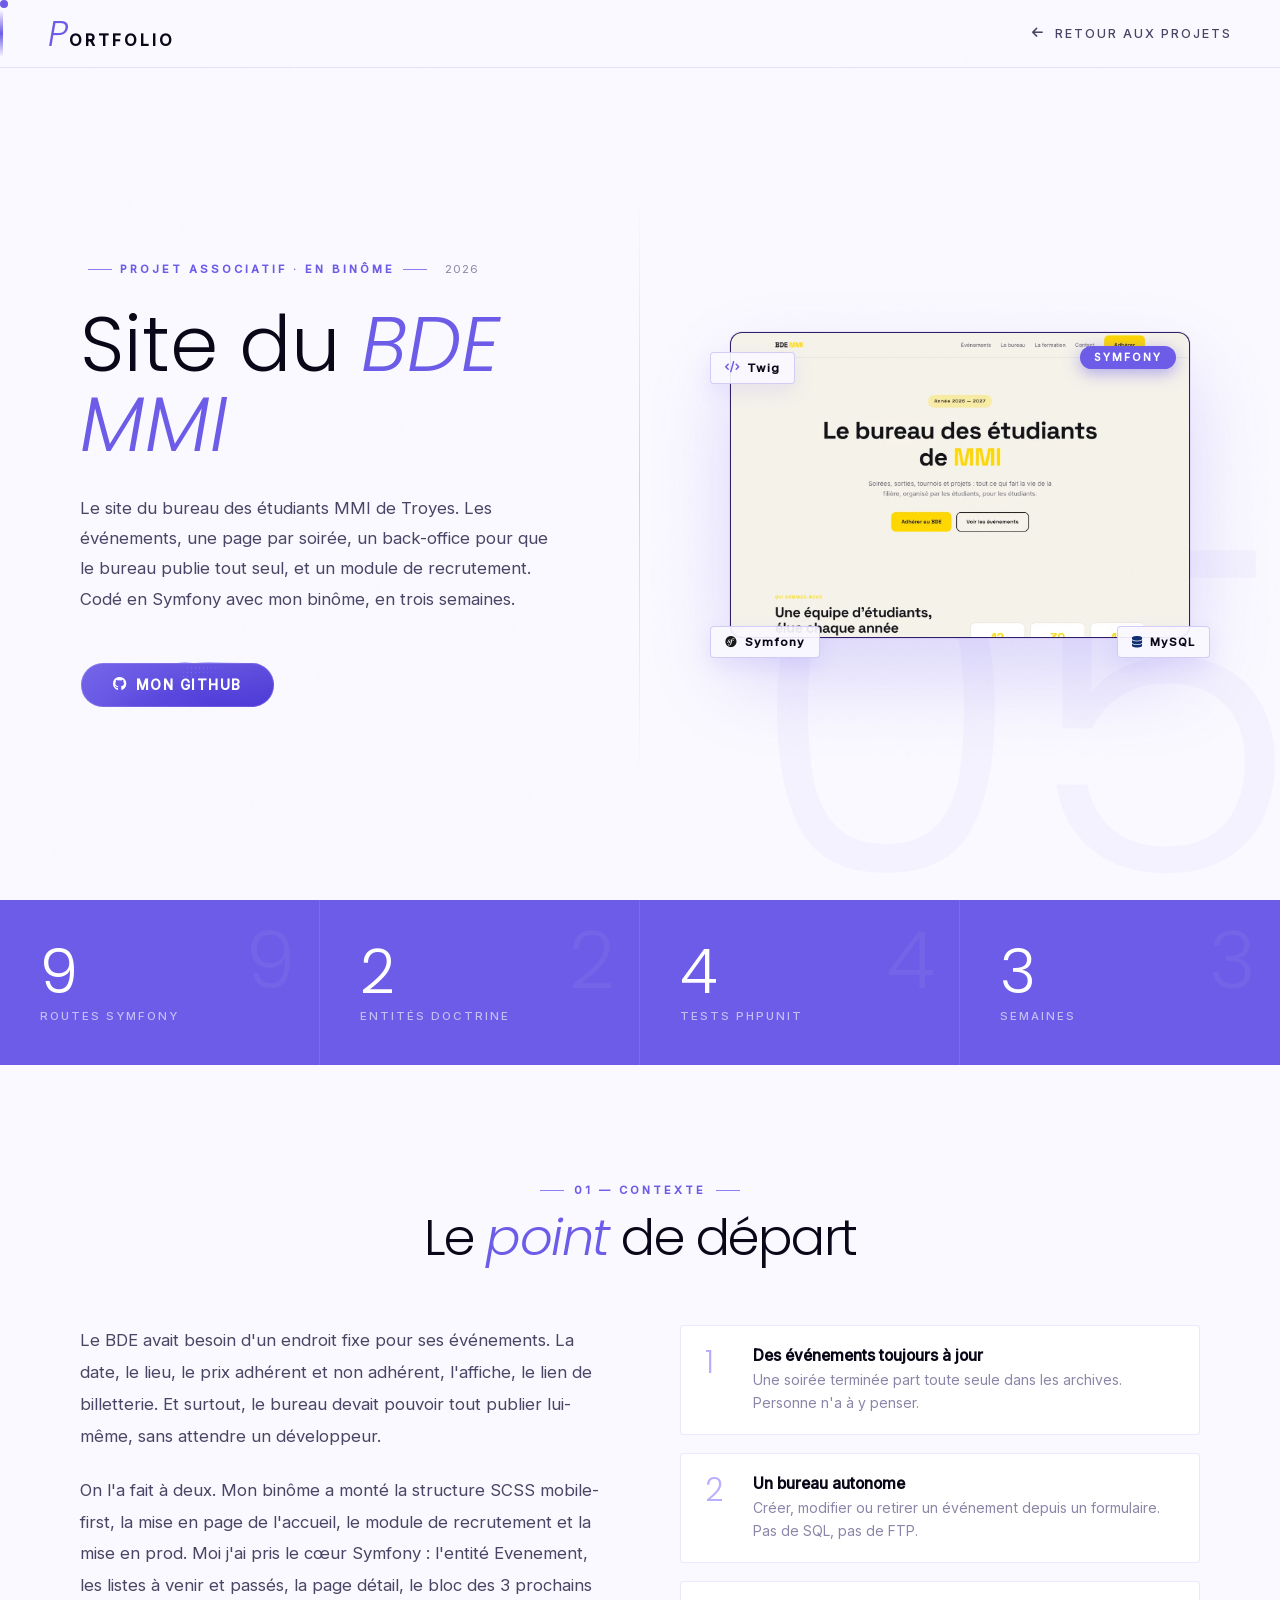
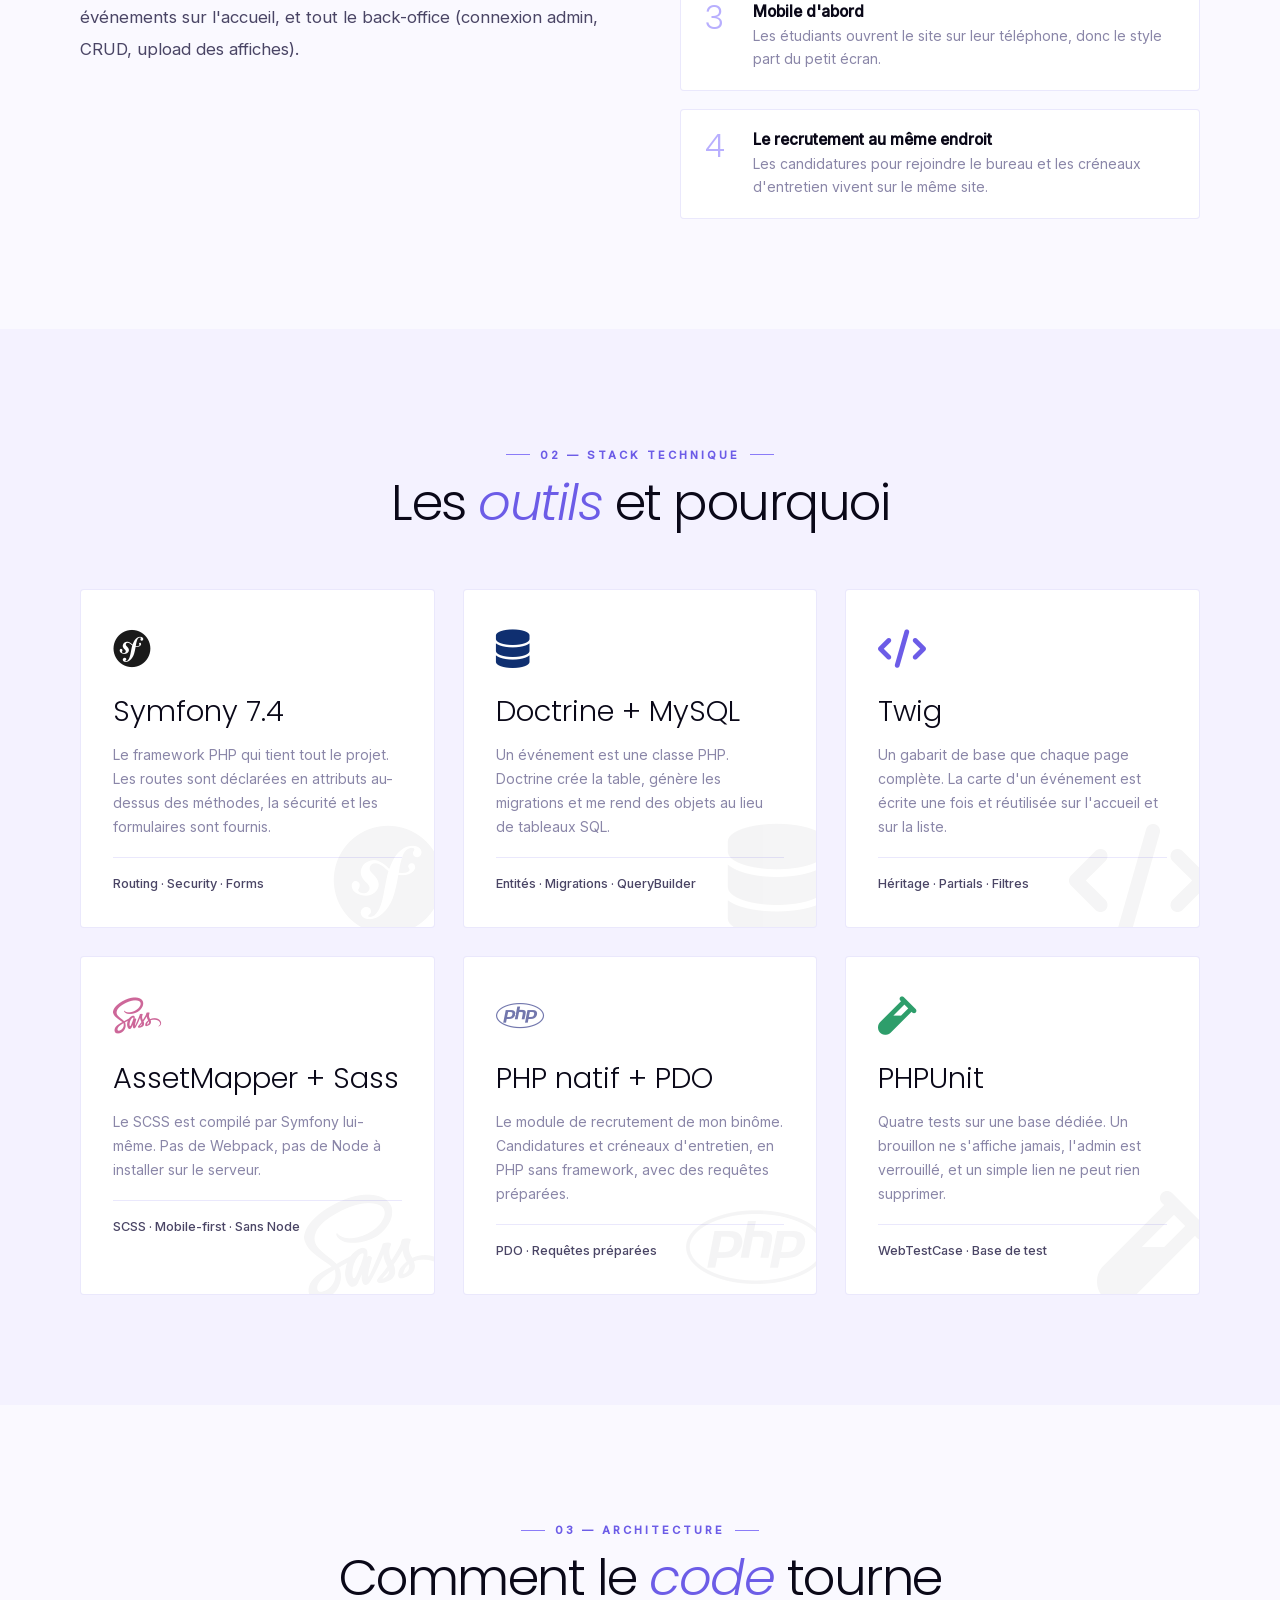
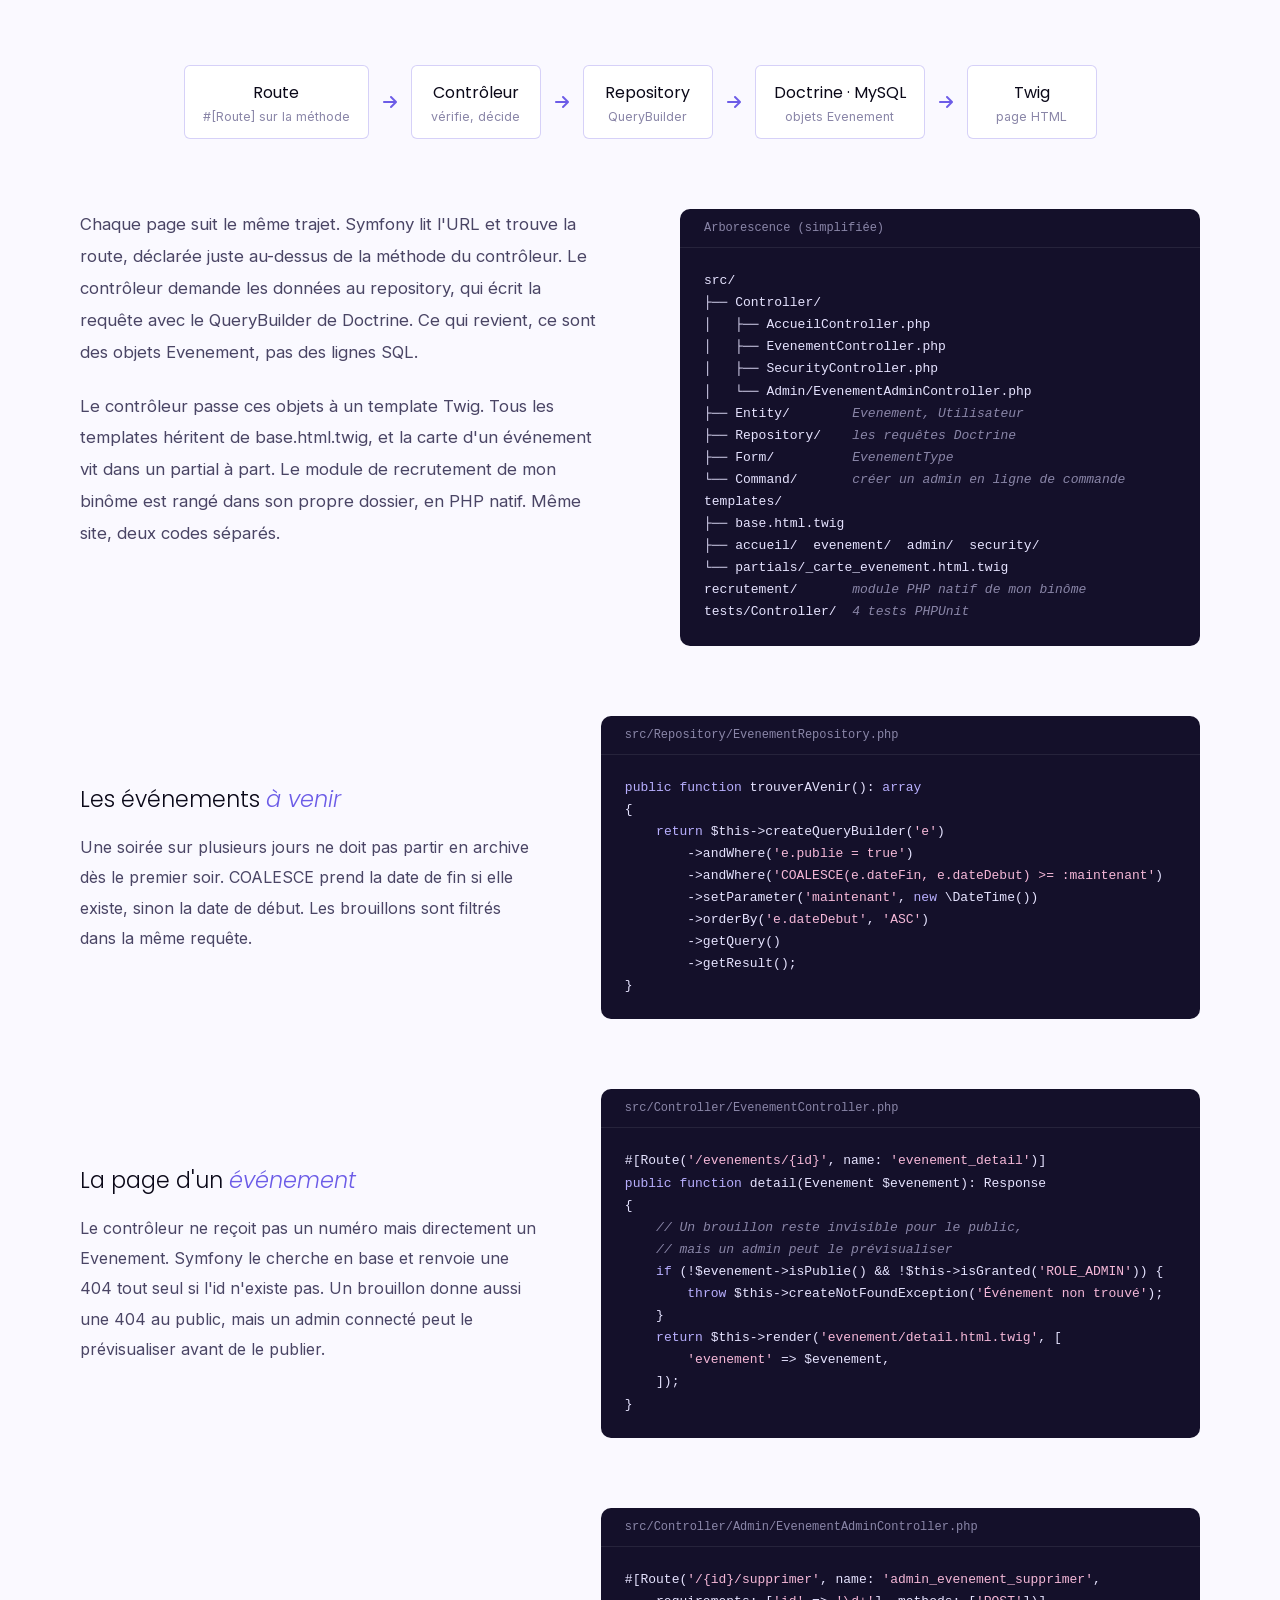
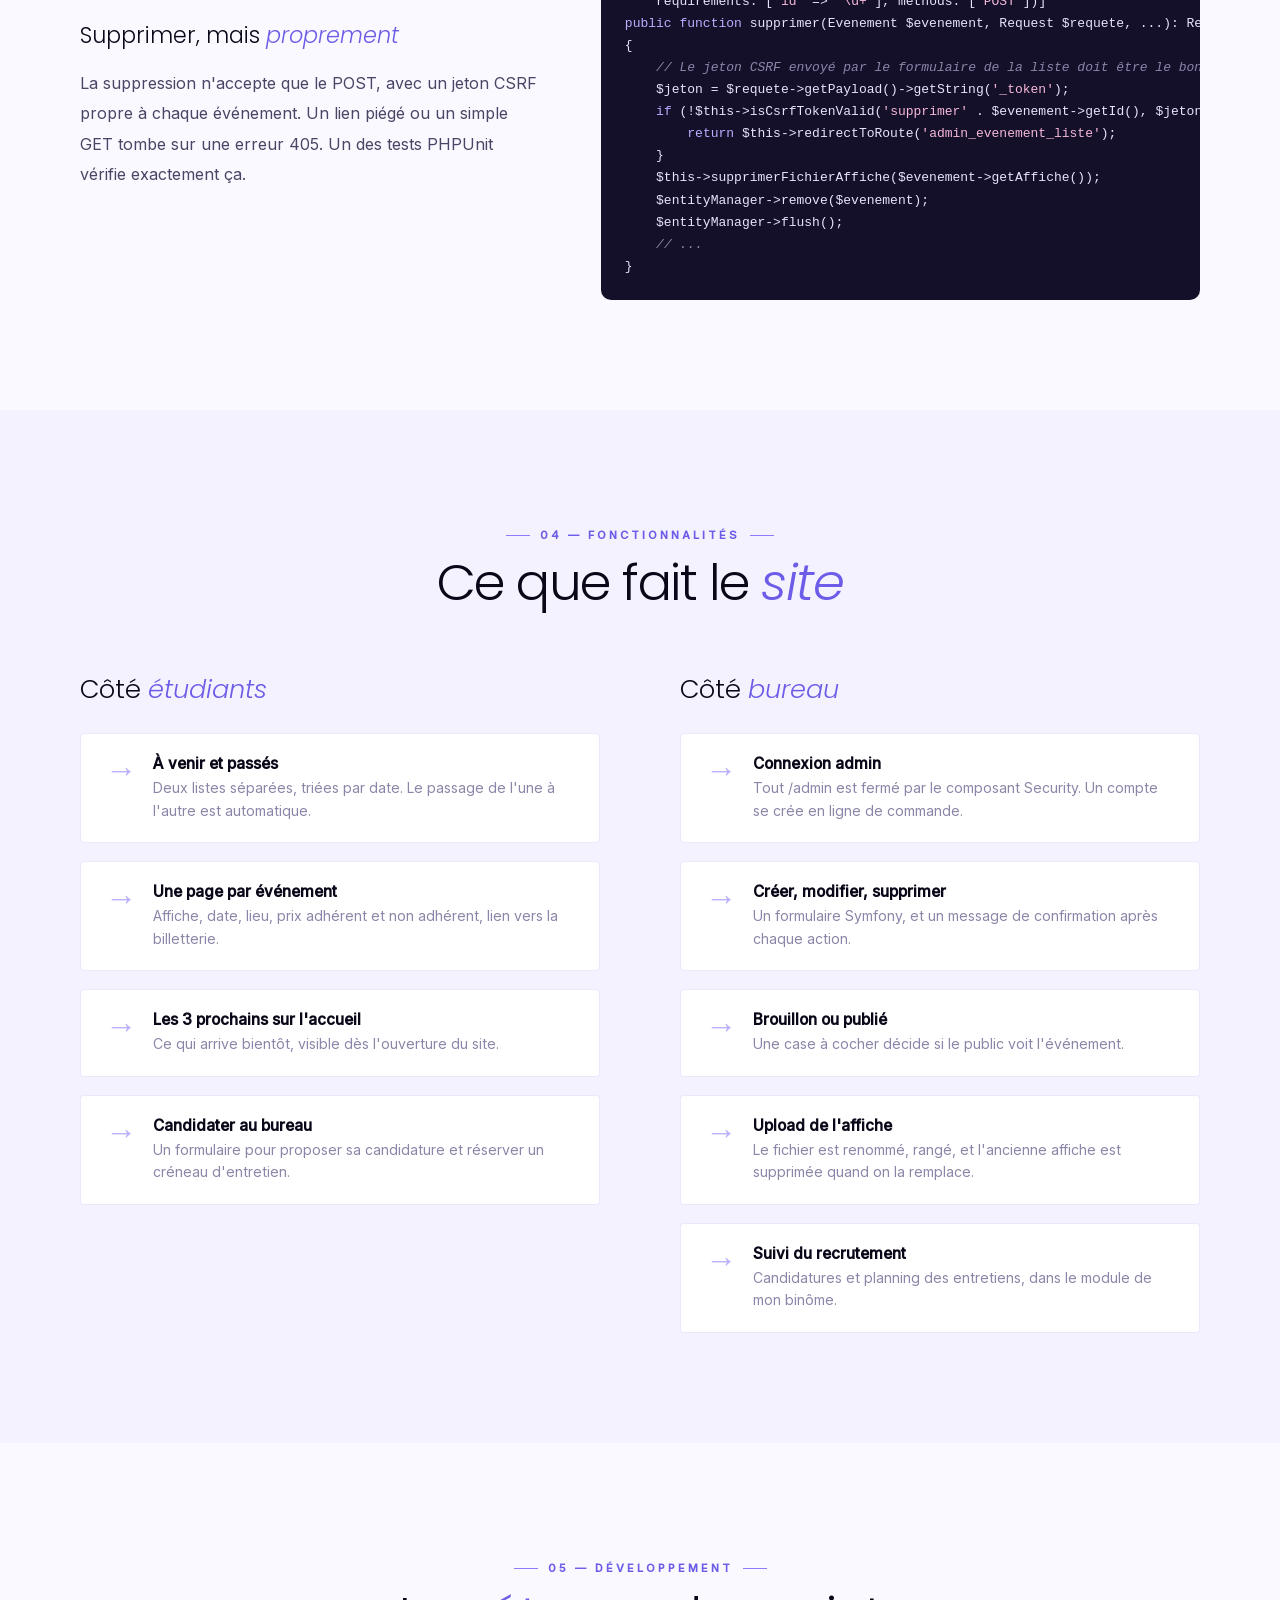
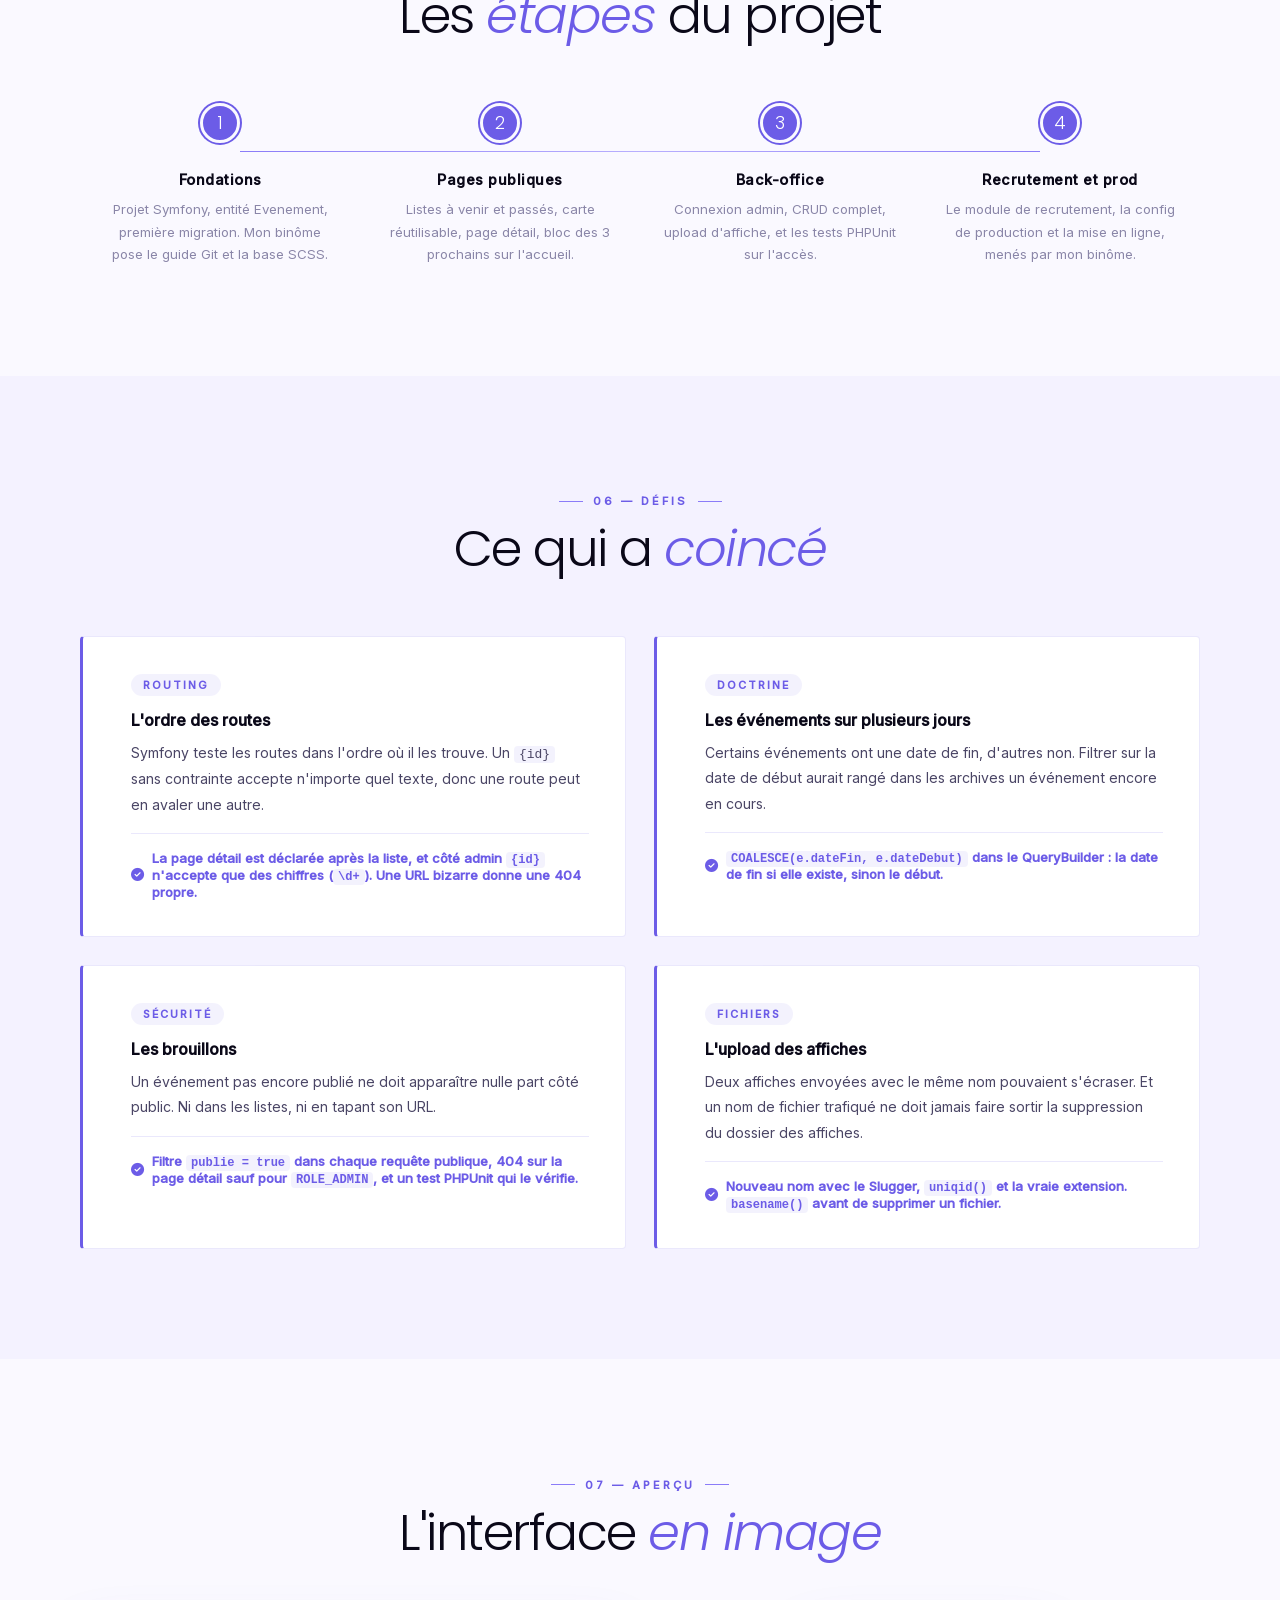
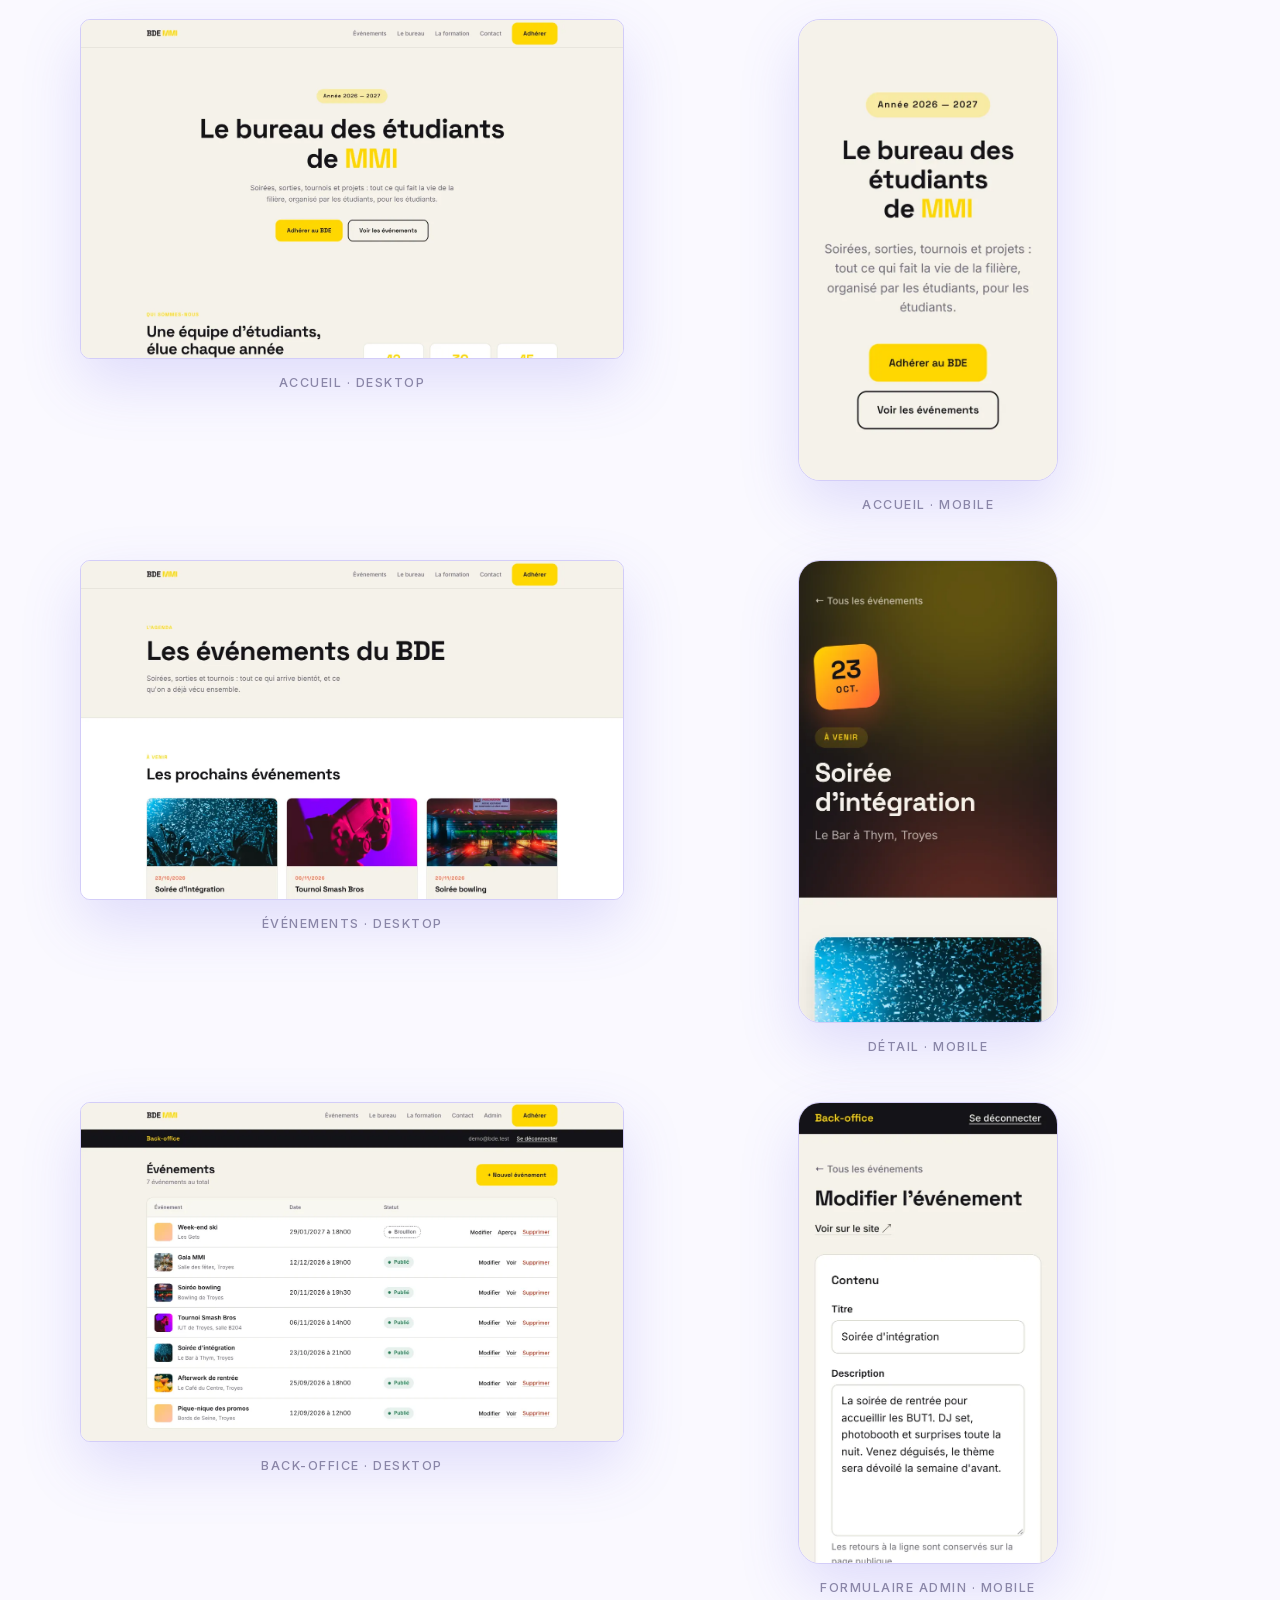
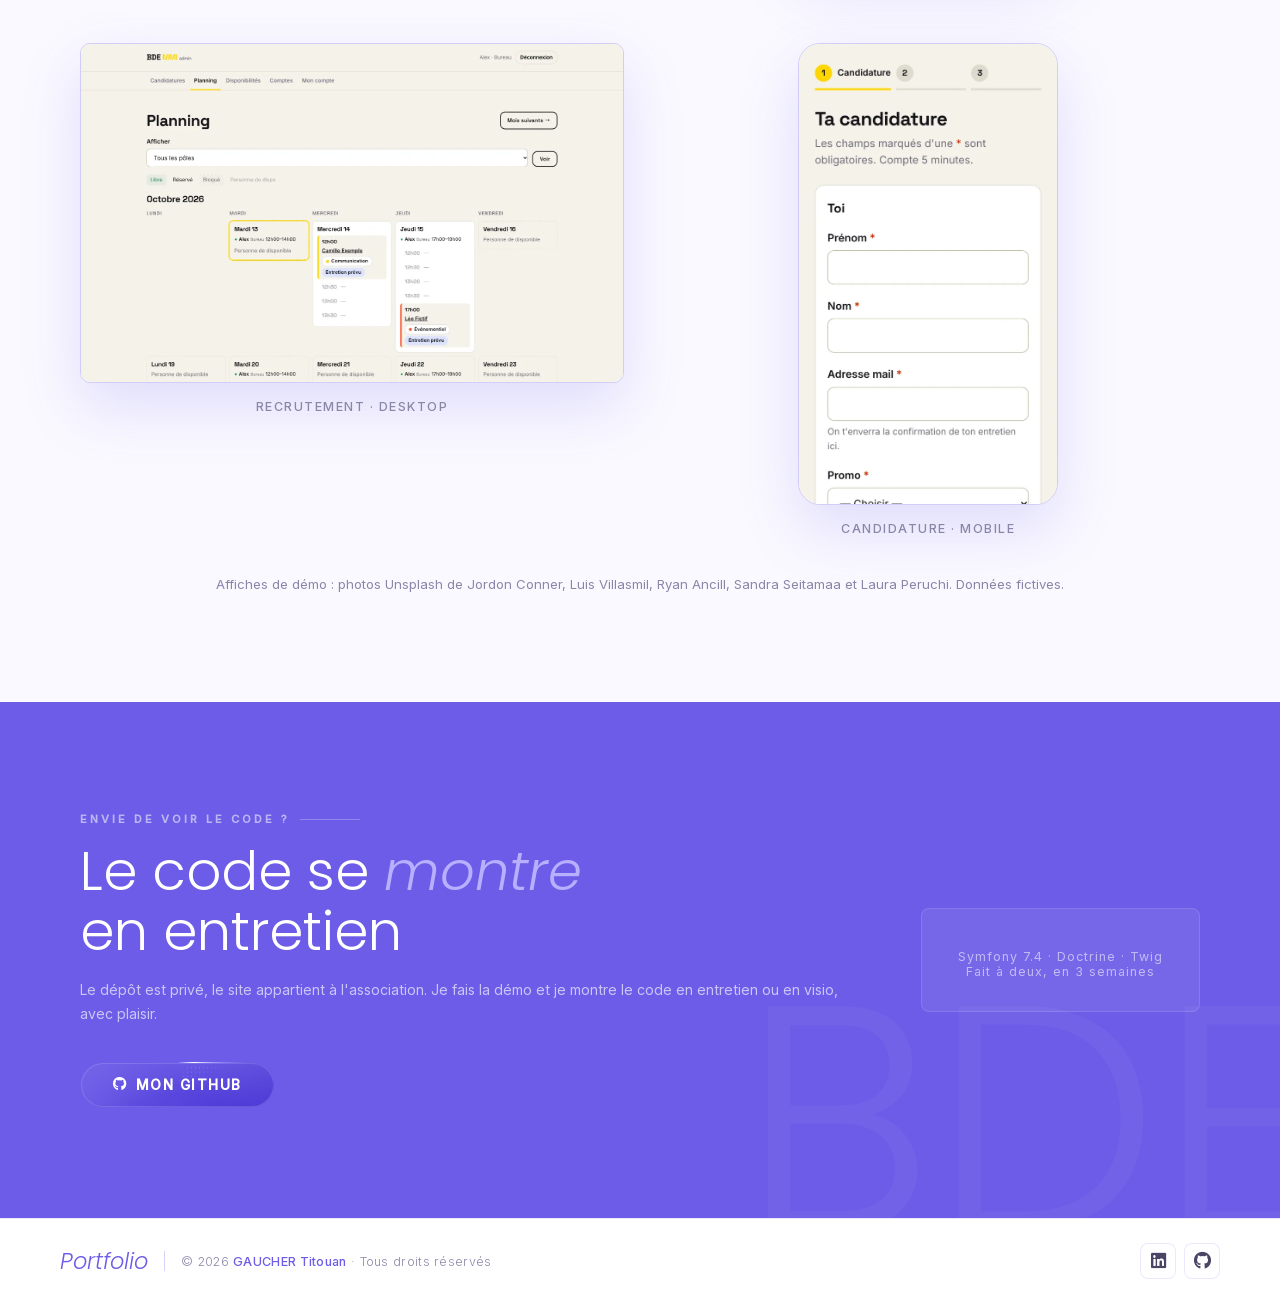
==== projet-bde-mmi.html @ 9d88b0f7 "Ajout du projet BDE MMI (Symfony) au portfolio - Nouvelle page projet-bde-mmi.html : contexte, stack" ====
<!DOCTYPE html>
<html lang="fr">
<head>
  <meta charset="UTF-8" />
  <meta name="viewport" content="width=device-width, initial-scale=1.0, viewport-fit=cover" />
  <meta name="description" content="Le site du BDE MMI de Troyes, codé en Symfony avec mon binôme : événements, back-office pour le bureau et module de recrutement." />
  <title>Site du BDE MMI · Titouan Gaucher</title>
  <link rel="stylesheet" href="css/main.css" />
  <link rel="stylesheet" href="css/fa/all.min.css" />
  <link rel="icon" href="./images/favicon.svg" type="image/svg+xml" />
  <link rel="icon" href="./images/favicon-32.png" sizes="32x32" type="image/png" />
  <link rel="icon" href="./images/favicon-16.png" sizes="16x16" type="image/png" />
  <link rel="apple-touch-icon" href="./images/apple-touch-icon.png" />
  <link rel="manifest" href="./site.webmanifest" />
  <meta name="theme-color" content="#6c5ce7" />
  <link rel="stylesheet" href="css/projet.css" />
</head>
<body>

  <div class="cursor" id="cursor"></div>
  <div class="grain-overlay" aria-hidden="true"></div>

  <!-- ── HEADER ── -->
  <header class="en-tete">
    <a class="logo" href="index.html">
      <span class="logo-p">P</span>
      <span class="logo-rest">ortfolio</span>
    </a>
    <a class="nav-back" href="index.html#projets">
      <i class="fa-solid fa-arrow-left"></i> Retour aux projets
    </a>
  </header>

  <!-- ── HERO ── -->
  <section class="projet-hero">
    <span class="projet-hero__bg-num" aria-hidden="true">05</span>
    <div class="projet-hero__left">
      <div class="projet-meta reveal">
        <span class="projet-meta__label">Projet associatif · en binôme</span>
        <span class="projet-meta__annee">2026</span>
      </div>
      <h1 class="projet-hero__titre reveal">Site du <em>BDE MMI</em></h1>
      <p class="projet-hero__desc reveal">Le site du bureau des étudiants MMI de Troyes. Les événements, une page par soirée, un back-office pour que le bureau publie tout seul, et un module de recrutement. Codé en Symfony avec mon binôme, en trois semaines.</p>
      <div class="projet-hero__actions reveal">
        <a class="shiny-cta" href="https://github.com/Titoox" target="_blank" rel="noopener">
          <span><i class="fa-brands fa-github"></i> Mon GitHub</span>
        </a>
      </div>
    </div>
    <div class="projet-hero__right">
      <div class="preview-wrapper">
        <span class="preview-badge">Symfony</span>
        <div class="preview-frame reveal-right">
          <img src="images/bde-mmi/desktop-accueil.webp" alt="Page d'accueil du site du BDE MMI avec les prochains événements" style="width:100%;height:100%;object-fit:cover;display:block;" />
        </div>
        <div class="preview-tag preview-tag--js"><i class="fa-brands fa-symfony" style="color:#1a1a1a"></i> Symfony</div>
        <div class="preview-tag preview-tag--html"><i class="fa-solid fa-database" style="color:#0f2f70"></i> MySQL</div>
        <div class="preview-tag preview-tag--css"><i class="fa-solid fa-code" style="color:#6c5ce7"></i> Twig</div>
      </div>
    </div>
  </section>

  <!-- ── STATS ── -->
  <div class="stats-bar">
    <div class="stat-item reveal">
      <span class="stat-item__deco">9</span>
      <div class="stat-item__num">9</div>
      <div class="stat-item__label">Routes Symfony</div>
    </div>
    <div class="stat-item reveal">
      <span class="stat-item__deco">2</span>
      <div class="stat-item__num">2</div>
      <div class="stat-item__label">Entités Doctrine</div>
    </div>
    <div class="stat-item reveal">
      <span class="stat-item__deco">4</span>
      <div class="stat-item__num">4</div>
      <div class="stat-item__label">Tests PHPUnit</div>
    </div>
    <div class="stat-item reveal">
      <span class="stat-item__deco">3</span>
      <div class="stat-item__num">3</div>
      <div class="stat-item__label">Semaines</div>
    </div>
  </div>

  <!-- ── CONTEXTE ── -->
  <section class="section">
    <div class="section-header reveal">
      <div class="section-label">01 — Contexte</div>
      <h2 class="titre-section">Le <em>point</em> de départ</h2>
    </div>
    <div class="contexte-grid">
      <div class="contexte-text reveal-left">
        <p>Le BDE avait besoin d'un endroit fixe pour ses événements. La date, le lieu, le prix adhérent et non adhérent, l'affiche, le lien de billetterie. Et surtout, le bureau devait pouvoir tout publier lui-même, sans attendre un développeur.</p>
        <p>On l'a fait à deux. Mon binôme a monté la structure SCSS mobile-first, la mise en page de l'accueil, le module de recrutement et la mise en prod. Moi j'ai pris le cœur Symfony : l'entité Evenement, les listes à venir et passés, la page détail, le bloc des 3 prochains événements sur l'accueil, et tout le back-office (connexion admin, CRUD, upload des affiches).</p>
      </div>
      <ul class="objectifs-list reveal-right">
        <li>
          <span class="obj-num">1</span>
          <div class="obj-text">
            <strong>Des événements toujours à jour</strong>
            <span>Une soirée terminée part toute seule dans les archives. Personne n'a à y penser.</span>
          </div>
        </li>
        <li>
          <span class="obj-num">2</span>
          <div class="obj-text">
            <strong>Un bureau autonome</strong>
            <span>Créer, modifier ou retirer un événement depuis un formulaire. Pas de SQL, pas de FTP.</span>
          </div>
        </li>
        <li>
          <span class="obj-num">3</span>
          <div class="obj-text">
            <strong>Mobile d'abord</strong>
            <span>Les étudiants ouvrent le site sur leur téléphone, donc le style part du petit écran.</span>
          </div>
        </li>
        <li>
          <span class="obj-num">4</span>
          <div class="obj-text">
            <strong>Le recrutement au même endroit</strong>
            <span>Les candidatures pour rejoindre le bureau et les créneaux d'entretien vivent sur le même site.</span>
          </div>
        </li>
      </ul>
    </div>
  </section>

  <!-- ── STACK TECH ── -->
  <section class="section section--alt">
    <div class="section-header reveal">
      <div class="section-label">02 — Stack technique</div>
      <h2 class="titre-section">Les <em>outils</em> et pourquoi</h2>
    </div>
    <div class="stack-grid stack-grid--bde">
      <div class="tech-card reveal">
        <div class="tech-card__icon"><i class="fa-brands fa-symfony" style="color:#1a1a1a"></i></div>
        <div class="tech-card__name">Symfony 7.4</div>
        <div class="tech-card__desc">Le framework PHP qui tient tout le projet. Les routes sont déclarées en attributs au-dessus des méthodes, la sécurité et les formulaires sont fournis.</div>
        <div class="tech-card__usage">Routing · Security · Forms</div>
        <div class="tech-card__bg"><i class="fa-brands fa-symfony"></i></div>
      </div>
      <div class="tech-card reveal">
        <div class="tech-card__icon"><i class="fa-solid fa-database" style="color:#0f2f70"></i></div>
        <div class="tech-card__name">Doctrine + MySQL</div>
        <div class="tech-card__desc">Un événement est une classe PHP. Doctrine crée la table, génère les migrations et me rend des objets au lieu de tableaux SQL.</div>
        <div class="tech-card__usage">Entités · Migrations · QueryBuilder</div>
        <div class="tech-card__bg"><i class="fa-solid fa-database"></i></div>
      </div>
      <div class="tech-card reveal">
        <div class="tech-card__icon"><i class="fa-solid fa-code" style="color:#6c5ce7"></i></div>
        <div class="tech-card__name">Twig</div>
        <div class="tech-card__desc">Un gabarit de base que chaque page complète. La carte d'un événement est écrite une fois et réutilisée sur l'accueil et sur la liste.</div>
        <div class="tech-card__usage">Héritage · Partials · Filtres</div>
        <div class="tech-card__bg"><i class="fa-solid fa-code"></i></div>
      </div>
      <div class="tech-card reveal">
        <div class="tech-card__icon"><i class="fa-brands fa-sass" style="color:#cd6799"></i></div>
        <div class="tech-card__name">AssetMapper + Sass</div>
        <div class="tech-card__desc">Le SCSS est compilé par Symfony lui-même. Pas de Webpack, pas de Node à installer sur le serveur.</div>
        <div class="tech-card__usage">SCSS · Mobile-first · Sans Node</div>
        <div class="tech-card__bg"><i class="fa-brands fa-sass"></i></div>
      </div>
      <div class="tech-card reveal">
        <div class="tech-card__icon"><i class="fa-brands fa-php" style="color:#7277ad"></i></div>
        <div class="tech-card__name">PHP natif + PDO</div>
        <div class="tech-card__desc">Le module de recrutement de mon binôme. Candidatures et créneaux d'entretien, en PHP sans framework, avec des requêtes préparées.</div>
        <div class="tech-card__usage">PDO · Requêtes préparées</div>
        <div class="tech-card__bg"><i class="fa-brands fa-php"></i></div>
      </div>
      <div class="tech-card reveal">
        <div class="tech-card__icon"><i class="fa-solid fa-vial" style="color:#2e9e6b"></i></div>
        <div class="tech-card__name">PHPUnit</div>
        <div class="tech-card__desc">Quatre tests sur une base dédiée. Un brouillon ne s'affiche jamais, l'admin est verrouillé, et un simple lien ne peut rien supprimer.</div>
        <div class="tech-card__usage">WebTestCase · Base de test</div>
        <div class="tech-card__bg"><i class="fa-solid fa-vial"></i></div>
      </div>
    </div>
  </section>

  <!-- ── ARCHITECTURE ── -->
  <section class="section">
    <div class="section-header reveal">
      <div class="section-label">03 — Architecture</div>
      <h2 class="titre-section">Comment le <em>code</em> tourne</h2>
    </div>

    <div class="archi-flux reveal" aria-label="Trajet d'une requête dans Symfony">
      <div class="archi-flux__noeud">
        <span class="archi-flux__nom">Route</span>
        <span class="archi-flux__detail">#[Route] sur la méthode</span>
      </div>
      <i class="fa-solid fa-arrow-right archi-flux__fleche" aria-hidden="true"></i>
      <div class="archi-flux__noeud">
        <span class="archi-flux__nom">Contrôleur</span>
        <span class="archi-flux__detail">vérifie, décide</span>
      </div>
      <i class="fa-solid fa-arrow-right archi-flux__fleche" aria-hidden="true"></i>
      <div class="archi-flux__noeud">
        <span class="archi-flux__nom">Repository</span>
        <span class="archi-flux__detail">QueryBuilder</span>
      </div>
      <i class="fa-solid fa-arrow-right archi-flux__fleche" aria-hidden="true"></i>
      <div class="archi-flux__noeud">
        <span class="archi-flux__nom">Doctrine · MySQL</span>
        <span class="archi-flux__detail">objets Evenement</span>
      </div>
      <i class="fa-solid fa-arrow-right archi-flux__fleche" aria-hidden="true"></i>
      <div class="archi-flux__noeud">
        <span class="archi-flux__nom">Twig</span>
        <span class="archi-flux__detail">page HTML</span>
      </div>
    </div>

    <div class="contexte-grid">
      <div class="contexte-text reveal-left">
        <p>Chaque page suit le même trajet. Symfony lit l'URL et trouve la route, déclarée juste au-dessus de la méthode du contrôleur. Le contrôleur demande les données au repository, qui écrit la requête avec le QueryBuilder de Doctrine. Ce qui revient, ce sont des objets Evenement, pas des lignes SQL.</p>
        <p>Le contrôleur passe ces objets à un template Twig. Tous les templates héritent de base.html.twig, et la carte d'un événement vit dans un partial à part. Le module de recrutement de mon binôme est rangé dans son propre dossier, en PHP natif. Même site, deux codes séparés.</p>
      </div>
      <div class="code-bloc reveal-right">
        <div class="code-bloc__fichier">Arborescence (simplifiée)</div>
<pre><code>src/
├── Controller/
│   ├── AccueilController.php
│   ├── EvenementController.php
│   ├── SecurityController.php
│   └── Admin/EvenementAdminController.php
├── Entity/        <span class="c-com">Evenement, Utilisateur</span>
├── Repository/    <span class="c-com">les requêtes Doctrine</span>
├── Form/          <span class="c-com">EvenementType</span>
└── Command/       <span class="c-com">créer un admin en ligne de commande</span>
templates/
├── base.html.twig
├── accueil/  evenement/  admin/  security/
└── partials/_carte_evenement.html.twig
recrutement/       <span class="c-com">module PHP natif de mon binôme</span>
tests/Controller/  <span class="c-com">4 tests PHPUnit</span></code></pre>
      </div>
    </div>

    <div class="code-rangee">
      <div class="reveal-left">
        <h3 class="code-rangee__titre">Les événements <em>à venir</em></h3>
        <p>Une soirée sur plusieurs jours ne doit pas partir en archive dès le premier soir. COALESCE prend la date de fin si elle existe, sinon la date de début. Les brouillons sont filtrés dans la même requête.</p>
      </div>
      <div class="code-bloc reveal-right">
        <div class="code-bloc__fichier">src/Repository/EvenementRepository.php</div>
<pre><code><span class="c-mot">public function</span> trouverAVenir(): <span class="c-mot">array</span>
{
    <span class="c-mot">return</span> $this-&gt;createQueryBuilder(<span class="c-txt">'e'</span>)
        -&gt;andWhere(<span class="c-txt">'e.publie = true'</span>)
        -&gt;andWhere(<span class="c-txt">'COALESCE(e.dateFin, e.dateDebut) &gt;= :maintenant'</span>)
        -&gt;setParameter(<span class="c-txt">'maintenant'</span>, <span class="c-mot">new</span> \DateTime())
        -&gt;orderBy(<span class="c-txt">'e.dateDebut'</span>, <span class="c-txt">'ASC'</span>)
        -&gt;getQuery()
        -&gt;getResult();
}</code></pre>
      </div>
    </div>

    <div class="code-rangee">
      <div class="reveal-left">
        <h3 class="code-rangee__titre">La page d'un <em>événement</em></h3>
        <p>Le contrôleur ne reçoit pas un numéro mais directement un Evenement. Symfony le cherche en base et renvoie une 404 tout seul si l'id n'existe pas. Un brouillon donne aussi une 404 au public, mais un admin connecté peut le prévisualiser avant de le publier.</p>
      </div>
      <div class="code-bloc reveal-right">
        <div class="code-bloc__fichier">src/Controller/EvenementController.php</div>
<pre><code>#[Route(<span class="c-txt">'/evenements/{id}'</span>, name: <span class="c-txt">'evenement_detail'</span>)]
<span class="c-mot">public function</span> detail(Evenement $evenement): Response
{
    <span class="c-com">// Un brouillon reste invisible pour le public,</span>
    <span class="c-com">// mais un admin peut le prévisualiser</span>
    <span class="c-mot">if</span> (!$evenement-&gt;isPublie() &amp;&amp; !$this-&gt;isGranted(<span class="c-txt">'ROLE_ADMIN'</span>)) {
        <span class="c-mot">throw</span> $this-&gt;createNotFoundException(<span class="c-txt">'Événement non trouvé'</span>);
    }
    <span class="c-mot">return</span> $this-&gt;render(<span class="c-txt">'evenement/detail.html.twig'</span>, [
        <span class="c-txt">'evenement'</span> =&gt; $evenement,
    ]);
}</code></pre>
      </div>
    </div>

    <div class="code-rangee">
      <div class="reveal-left">
        <h3 class="code-rangee__titre">Supprimer, mais <em>proprement</em></h3>
        <p>La suppression n'accepte que le POST, avec un jeton CSRF propre à chaque événement. Un lien piégé ou un simple GET tombe sur une erreur 405. Un des tests PHPUnit vérifie exactement ça.</p>
      </div>
      <div class="code-bloc reveal-right">
        <div class="code-bloc__fichier">src/Controller/Admin/EvenementAdminController.php</div>
<pre><code>#[Route(<span class="c-txt">'/{id}/supprimer'</span>, name: <span class="c-txt">'admin_evenement_supprimer'</span>,
    requirements: [<span class="c-txt">'id'</span> =&gt; <span class="c-txt">'\d+'</span>], methods: [<span class="c-txt">'POST'</span>])]
<span class="c-mot">public function</span> supprimer(Evenement $evenement, Request $requete, ...): Response
{
    <span class="c-com">// Le jeton CSRF envoyé par le formulaire de la liste doit être le bon</span>
    $jeton = $requete-&gt;getPayload()-&gt;getString(<span class="c-txt">'_token'</span>);
    <span class="c-mot">if</span> (!$this-&gt;isCsrfTokenValid(<span class="c-txt">'supprimer'</span> . $evenement-&gt;getId(), $jeton)) {
        <span class="c-mot">return</span> $this-&gt;redirectToRoute(<span class="c-txt">'admin_evenement_liste'</span>);
    }
    $this-&gt;supprimerFichierAffiche($evenement-&gt;getAffiche());
    $entityManager-&gt;remove($evenement);
    $entityManager-&gt;flush();
    <span class="c-com">// ...</span>
}</code></pre>
      </div>
    </div>
  </section>

  <!-- ── FONCTIONNALITÉS ── -->
  <section class="section section--alt">
    <div class="section-header reveal">
      <div class="section-label">04 — Fonctionnalités</div>
      <h2 class="titre-section">Ce que fait le <em>site</em></h2>
    </div>
    <div class="contexte-grid">
      <div class="reveal-left">
        <h3 style="font-family:var(--serif); font-size:1.6em; font-weight:300; margin-bottom:24px;">Côté <em style="color:var(--v1)">étudiants</em></h3>
        <ul class="objectifs-list">
          <li>
            <span class="obj-num">→</span>
            <div class="obj-text">
              <strong>À venir et passés</strong>
              <span>Deux listes séparées, triées par date. Le passage de l'une à l'autre est automatique.</span>
            </div>
          </li>
          <li>
            <span class="obj-num">→</span>
            <div class="obj-text">
              <strong>Une page par événement</strong>
              <span>Affiche, date, lieu, prix adhérent et non adhérent, lien vers la billetterie.</span>
            </div>
          </li>
          <li>
            <span class="obj-num">→</span>
            <div class="obj-text">
              <strong>Les 3 prochains sur l'accueil</strong>
              <span>Ce qui arrive bientôt, visible dès l'ouverture du site.</span>
            </div>
          </li>
          <li>
            <span class="obj-num">→</span>
            <div class="obj-text">
              <strong>Candidater au bureau</strong>
              <span>Un formulaire pour proposer sa candidature et réserver un créneau d'entretien.</span>
            </div>
          </li>
        </ul>
      </div>
      <div class="reveal-right">
        <h3 style="font-family:var(--serif); font-size:1.6em; font-weight:300; margin-bottom:24px;">Côté <em style="color:var(--v1)">bureau</em></h3>
        <ul class="objectifs-list">
          <li>
            <span class="obj-num">→</span>
            <div class="obj-text">
              <strong>Connexion admin</strong>
              <span>Tout /admin est fermé par le composant Security. Un compte se crée en ligne de commande.</span>
            </div>
          </li>
          <li>
            <span class="obj-num">→</span>
            <div class="obj-text">
              <strong>Créer, modifier, supprimer</strong>
              <span>Un formulaire Symfony, et un message de confirmation après chaque action.</span>
            </div>
          </li>
          <li>
            <span class="obj-num">→</span>
            <div class="obj-text">
              <strong>Brouillon ou publié</strong>
              <span>Une case à cocher décide si le public voit l'événement.</span>
            </div>
          </li>
          <li>
            <span class="obj-num">→</span>
            <div class="obj-text">
              <strong>Upload de l'affiche</strong>
              <span>Le fichier est renommé, rangé, et l'ancienne affiche est supprimée quand on la remplace.</span>
            </div>
          </li>
          <li>
            <span class="obj-num">→</span>
            <div class="obj-text">
              <strong>Suivi du recrutement</strong>
              <span>Candidatures et planning des entretiens, dans le module de mon binôme.</span>
            </div>
          </li>
        </ul>
      </div>
    </div>
  </section>

  <!-- ── ÉTAPES ── -->
  <section class="section">
    <div class="section-header reveal">
      <div class="section-label">05 — Développement</div>
      <h2 class="titre-section">Les <em>étapes</em> du projet</h2>
    </div>
    <div class="methode-steps methode-steps--bde">
      <div class="step reveal">
        <div class="step__dot">1</div>
        <div class="step__title">Fondations</div>
        <div class="step__desc">Projet Symfony, entité Evenement, première migration. Mon binôme pose le guide Git et la base SCSS.</div>
      </div>
      <div class="step reveal">
        <div class="step__dot">2</div>
        <div class="step__title">Pages publiques</div>
        <div class="step__desc">Listes à venir et passés, carte réutilisable, page détail, bloc des 3 prochains sur l'accueil.</div>
      </div>
      <div class="step reveal">
        <div class="step__dot">3</div>
        <div class="step__title">Back-office</div>
        <div class="step__desc">Connexion admin, CRUD complet, upload d'affiche, et les tests PHPUnit sur l'accès.</div>
      </div>
      <div class="step reveal">
        <div class="step__dot">4</div>
        <div class="step__title">Recrutement et prod</div>
        <div class="step__desc">Le module de recrutement, la config de production et la mise en ligne, menés par mon binôme.</div>
      </div>
    </div>
  </section>

  <!-- ── DÉFIS ── -->
  <section class="section section--alt">
    <div class="section-header reveal">
      <div class="section-label">06 — Défis</div>
      <h2 class="titre-section">Ce qui a <em>coincé</em></h2>
    </div>
    <div class="difficultes-grid">
      <div class="diff-card reveal">
        <div class="diff-card__tag">Routing</div>
        <div class="diff-card__title">L'ordre des routes</div>
        <div class="diff-card__text">Symfony teste les routes dans l'ordre où il les trouve. Un <code>{id}</code> sans contrainte accepte n'importe quel texte, donc une route peut en avaler une autre.</div>
        <div class="diff-card__solution"><i class="fa-solid fa-check-circle"></i> <span>La page détail est déclarée après la liste, et côté admin <code>{id}</code> n'accepte que des chiffres (<code>\d+</code>). Une URL bizarre donne une 404 propre.</span></div>
      </div>
      <div class="diff-card reveal">
        <div class="diff-card__tag">Doctrine</div>
        <div class="diff-card__title">Les événements sur plusieurs jours</div>
        <div class="diff-card__text">Certains événements ont une date de fin, d'autres non. Filtrer sur la date de début aurait rangé dans les archives un événement encore en cours.</div>
        <div class="diff-card__solution"><i class="fa-solid fa-check-circle"></i> <span><code>COALESCE(e.dateFin, e.dateDebut)</code> dans le QueryBuilder : la date de fin si elle existe, sinon le début.</span></div>
      </div>
      <div class="diff-card reveal">
        <div class="diff-card__tag">Sécurité</div>
        <div class="diff-card__title">Les brouillons</div>
        <div class="diff-card__text">Un événement pas encore publié ne doit apparaître nulle part côté public. Ni dans les listes, ni en tapant son URL.</div>
        <div class="diff-card__solution"><i class="fa-solid fa-check-circle"></i> <span>Filtre <code>publie = true</code> dans chaque requête publique, 404 sur la page détail sauf pour <code>ROLE_ADMIN</code>, et un test PHPUnit qui le vérifie.</span></div>
      </div>
      <div class="diff-card reveal">
        <div class="diff-card__tag">Fichiers</div>
        <div class="diff-card__title">L'upload des affiches</div>
        <div class="diff-card__text">Deux affiches envoyées avec le même nom pouvaient s'écraser. Et un nom de fichier trafiqué ne doit jamais faire sortir la suppression du dossier des affiches.</div>
        <div class="diff-card__solution"><i class="fa-solid fa-check-circle"></i> <span>Nouveau nom avec le Slugger, <code>uniqid()</code> et la vraie extension. <code>basename()</code> avant de supprimer un fichier.</span></div>
      </div>
    </div>
  </section>

  <!-- ── APERÇU ── -->
  <section class="section">
    <div class="section-header reveal">
      <div class="section-label">07 — Aperçu</div>
      <h2 class="titre-section">L'interface <em>en image</em></h2>
    </div>
    <div class="screens-row">
      <div class="screen-item reveal-left">
        <div class="screen-frame">
          <img loading="lazy" src="images/bde-mmi/desktop-accueil.webp" alt="Accueil du site du BDE MMI sur ordinateur" style="width:100%;height:100%;object-fit:cover;display:block;" />
        </div>
        <div class="screen-label">Accueil · Desktop</div>
      </div>
      <div class="screen-item reveal-right">
        <div class="screen-frame screen-frame--mobile">
          <img loading="lazy" src="images/bde-mmi/mobile-accueil.webp" alt="Accueil du site du BDE MMI sur téléphone" style="width:100%;height:100%;object-fit:cover;display:block;" />
        </div>
        <div class="screen-label">Accueil · Mobile</div>
      </div>
    </div>
    <div class="screens-row" style="margin-top:48px">
      <div class="screen-item reveal-left">
        <div class="screen-frame">
          <img loading="lazy" src="images/bde-mmi/desktop-evenements.webp" alt="Liste des événements à venir et passés" style="width:100%;height:100%;object-fit:cover;display:block;" />
        </div>
        <div class="screen-label">Événements · Desktop</div>
      </div>
      <div class="screen-item reveal-right">
        <div class="screen-frame screen-frame--mobile">
          <img loading="lazy" src="images/bde-mmi/mobile-detail.webp" alt="Page détail d'un événement sur téléphone" style="width:100%;height:100%;object-fit:cover;display:block;" />
        </div>
        <div class="screen-label">Détail · Mobile</div>
      </div>
    </div>
    <div class="screens-row" style="margin-top:48px">
      <div class="screen-item reveal-left">
        <div class="screen-frame">
          <img loading="lazy" src="images/bde-mmi/desktop-admin-liste.webp" alt="Liste des événements dans le back-office" style="width:100%;height:100%;object-fit:cover;display:block;" />
        </div>
        <div class="screen-label">Back-office · Desktop</div>
      </div>
      <div class="screen-item reveal-right">
        <div class="screen-frame screen-frame--mobile">
          <img loading="lazy" src="images/bde-mmi/mobile-admin-formulaire.webp" alt="Formulaire d'édition d'un événement sur téléphone" style="width:100%;height:100%;object-fit:cover;display:block;" />
        </div>
        <div class="screen-label">Formulaire admin · Mobile</div>
      </div>
    </div>
    <div class="screens-row" style="margin-top:48px">
      <div class="screen-item reveal-left">
        <div class="screen-frame">
          <img loading="lazy" src="images/bde-mmi/desktop-recrutement-planning.webp" alt="Planning des entretiens du module de recrutement" style="width:100%;height:100%;object-fit:cover;display:block;" />
        </div>
        <div class="screen-label">Recrutement · Desktop</div>
      </div>
      <div class="screen-item reveal-right">
        <div class="screen-frame screen-frame--mobile">
          <img loading="lazy" src="images/bde-mmi/mobile-recrutement-formulaire.webp" alt="Formulaire de candidature sur téléphone" style="width:100%;height:100%;object-fit:cover;display:block;" />
        </div>
        <div class="screen-label">Candidature · Mobile</div>
      </div>
    </div>
    <p class="credit-photos">Affiches de démo : photos Unsplash de Jordon Conner, Luis Villasmil, Ryan Ancill, Sandra Seitamaa et Laura Peruchi. Données fictives.</p>
  </section>

  <!-- ── CTA ── -->
  <section class="cta-section" data-text="BDE">
    <div class="cta-left">
      <div class="cta-label">Envie de voir le code ?</div>
      <h2 class="cta-title">Le code se <em>montre</em><br>en entretien</h2>
      <p style="color:rgba(255,255,255,0.65); font-size:0.88em; margin-top:16px; line-height:1.7;">Le dépôt est privé, le site appartient à l'association. Je fais la démo et je montre le code en entretien ou en visio, avec plaisir.</p>
      <div class="cta-actions">
        <a class="shiny-cta" href="https://github.com/Titoox" target="_blank" rel="noopener">
          <span><i class="fa-brands fa-github"></i> Mon GitHub</span>
        </a>
      </div>
    </div>
    <div class="cta-right">
      <div class="cta-card"><div class="cta-card__text">Symfony 7.4 · Doctrine · Twig<br>Fait à deux, en 3 semaines</div></div>
    </div>
  </section>

  <!-- ── FOOTER ── -->
  <footer class="pied-de-page">
    <div class="footer-left">
      <a class="footer-logo" href="index.html">Portfolio</a>
      <div class="footer-sep"></div>
      <p class="pied-copyright">
        © 2026 <span class="pied-nom">GAUCHER Titouan</span>
        <span> · </span> Tous droits réservés
      </p>
    </div>
    <nav class="icones-footer" aria-label="Réseaux sociaux">
      <a href="https://www.linkedin.com/in/titouan-gaucher/" target="_blank" aria-label="LinkedIn">
        <i class="fa-brands fa-linkedin"></i>
      </a>
      <a href="https://github.com/Titoox" target="_blank" aria-label="GitHub">
        <i class="fa-brands fa-github"></i>
      </a>
    </nav>
  </footer>

  <button onclick="window.scrollTo({top:0,behavior:'smooth'})" id="bouton-haut" title="Retour en haut" aria-label="Retour en haut de page">
    <svg height="1.1em" viewBox="0 0 512 512"><path d="M233.4 105.4c12.5-12.5 32.8-12.5 45.3 0l192 192c12.5 12.5 12.5 32.8 0 45.3s-32.8 12.5-45.3 0L256 173.3 86.6 342.6c-12.5 12.5-32.8 12.5-45.3 0s-12.5-32.8 0-45.3l192-192z"/></svg>
  </button>

  <script>
    const cursor = document.getElementById('cursor');
    const isTouch = window.matchMedia('(hover: none) and (pointer: coarse)').matches;
    if (cursor && !isTouch) {
      document.body.style.cursor = 'none';
      document.addEventListener('mousemove', e => {
        cursor.style.transform = `translate(${e.clientX - 4}px, ${e.clientY - 4}px)`;
      }, { passive: true });
      document.querySelectorAll('a, button').forEach(el => {
        el.addEventListener('mouseenter', () => cursor.classList.add('hover'));
        el.addEventListener('mouseleave', () => cursor.classList.remove('hover'));
      });
    } else if (cursor) {
      cursor.style.display = 'none';
    }

    const btn = document.getElementById('bouton-haut');
    let ticking = false;
    window.addEventListener('scroll', () => {
      if (!ticking) {
        requestAnimationFrame(() => {
          if (btn) btn.style.display = window.scrollY > 400 ? 'flex' : 'none';
          ticking = false;
        });
        ticking = true;
      }
    }, { passive: true });

    const observer = new IntersectionObserver((entries) => {
      entries.forEach(e => {
        if (e.isIntersecting) {
          e.target.classList.add('visible');
          observer.unobserve(e.target);
        }
      });
    }, { threshold: 0.12 });
    document.querySelectorAll('.reveal, .reveal-left, .reveal-right').forEach(el => observer.observe(el));
  </script>

</body>
</html>
---- css/main.css ----
/* ================================================================
   fonts.css — Auto-hébergement des polices (Poppins + Inter)
   Remplace Google Fonts + CDNFonts Satoshi (non utilisé)
   Subset: latin + latin-ext (accents français)
================================================================ */

/* ── INTER variable font ── */
@font-face {
  font-family: "Inter";
  font-style: normal;
  font-weight: 200 500;
  font-display: swap;
  src: url("fonts/inter-latinext.woff2") format("woff2");
  unicode-range: U+0100-02BA, U+02BD-02C5, U+02C7-02CC, U+02CE-02D7, U+02DD-02FF, U+0304, U+0308, U+0329, U+1D00-1DBF, U+1E00-1E9F, U+1EF2-1EFF, U+2020, U+20A0-20AB, U+20AD-20C0, U+2113, U+2C60-2C7F, U+A720-A7FF;
}
@font-face {
  font-family: "Inter";
  font-style: normal;
  font-weight: 200 500;
  font-display: swap;
  src: url("fonts/inter-latin.woff2") format("woff2");
  unicode-range: U+0000-00FF, U+0131, U+0152-0153, U+02BB-02BC, U+02C6, U+02DA, U+02DC, U+0304, U+0308, U+0329, U+2000-206F, U+20AC, U+2122, U+2191, U+2193, U+2212, U+2215, U+FEFF, U+FFFD;
}

/* ── POPPINS italic 300 ── */
@font-face {
  font-family: "Poppins";
  font-style: italic;
  font-weight: 300;
  font-display: swap;
  src: url("fonts/poppins-italic-300-latinext.woff2") format("woff2");
  unicode-range: U+0100-02BA, U+02BD-02C5, U+02C7-02CC, U+02CE-02D7, U+02DD-02FF, U+0304, U+0308, U+0329, U+1D00-1DBF, U+1E00-1E9F, U+1EF2-1EFF, U+2020, U+20A0-20AB, U+20AD-20C0, U+2113, U+2C60-2C7F, U+A720-A7FF;
}
@font-face {
  font-family: "Poppins";
  font-style: italic;
  font-weight: 300;
  font-display: swap;
  src: url("fonts/poppins-italic-300-latin.woff2") format("woff2");
  unicode-range: U+0000-00FF, U+0131, U+0152-0153, U+02BB-02BC, U+02C6, U+02DA, U+02DC, U+0304, U+0308, U+0329, U+2000-206F, U+20AC, U+2122, U+2191, U+2193, U+2212, U+2215, U+FEFF, U+FFFD;
}

/* ── POPPINS normal 300 ── */
@font-face {
  font-family: "Poppins";
  font-style: normal;
  font-weight: 300;
  font-display: swap;
  src: url("fonts/poppins-300-latinext.woff2") format("woff2");
  unicode-range: U+0100-02BA, U+02BD-02C5, U+02C7-02CC, U+02CE-02D7, U+02DD-02FF, U+0304, U+0308, U+0329, U+1D00-1DBF, U+1E00-1E9F, U+1EF2-1EFF, U+2020, U+20A0-20AB, U+20AD-20C0, U+2113, U+2C60-2C7F, U+A720-A7FF;
}
@font-face {
  font-family: "Poppins";
  font-style: normal;
  font-weight: 300;
  font-display: swap;
  src: url("fonts/poppins-300-latin.woff2") format("woff2");
  unicode-range: U+0000-00FF, U+0131, U+0152-0153, U+02BB-02BC, U+02C6, U+02DA, U+02DC, U+0304, U+0308, U+0329, U+2000-206F, U+20AC, U+2122, U+2191, U+2193, U+2212, U+2215, U+FEFF, U+FFFD;
}

/* ── POPPINS normal 400 ── */
@font-face {
  font-family: "Poppins";
  font-style: normal;
  font-weight: 400;
  font-display: swap;
  src: url("fonts/poppins-400-latinext.woff2") format("woff2");
  unicode-range: U+0100-02BA, U+02BD-02C5, U+02C7-02CC, U+02CE-02D7, U+02DD-02FF, U+0304, U+0308, U+0329, U+1D00-1DBF, U+1E00-1E9F, U+1EF2-1EFF, U+2020, U+20A0-20AB, U+20AD-20C0, U+2113, U+2C60-2C7F, U+A720-A7FF;
}
@font-face {
  font-family: "Poppins";
  font-style: normal;
  font-weight: 400;
  font-display: swap;
  src: url("fonts/poppins-400-latin.woff2") format("woff2");
  unicode-range: U+0000-00FF, U+0131, U+0152-0153, U+02BB-02BC, U+02C6, U+02DA, U+02DC, U+0304, U+0308, U+0329, U+2000-206F, U+20AC, U+2122, U+2191, U+2193, U+2212, U+2215, U+FEFF, U+FFFD;
}

/* ── POPPINS normal 600 ── */
@font-face {
  font-family: "Poppins";
  font-style: normal;
  font-weight: 600;
  font-display: swap;
  src: url("fonts/poppins-600-latinext.woff2") format("woff2");
  unicode-range: U+0100-02BA, U+02BD-02C5, U+02C7-02CC, U+02CE-02D7, U+02DD-02FF, U+0304, U+0308, U+0329, U+1D00-1DBF, U+1E00-1E9F, U+1EF2-1EFF, U+2020, U+20A0-20AB, U+20AD-20C0, U+2113, U+2C60-2C7F, U+A720-A7FF;
}
@font-face {
  font-family: "Poppins";
  font-style: normal;
  font-weight: 600;
  font-display: swap;
  src: url("fonts/poppins-600-latin.woff2") format("woff2");
  unicode-range: U+0000-00FF, U+0131, U+0152-0153, U+02BB-02BC, U+02C6, U+02DA, U+02DC, U+0304, U+0308, U+0329, U+2000-206F, U+20AC, U+2122, U+2191, U+2193, U+2212, U+2215, U+FEFF, U+FFFD;
}

/* ── POPPINS normal 700 ── */
@font-face {
  font-family: "Poppins";
  font-style: normal;
  font-weight: 700;
  font-display: swap;
  src: url("fonts/poppins-700-latinext.woff2") format("woff2");
  unicode-range: U+0100-02BA, U+02BD-02C5, U+02C7-02CC, U+02CE-02D7, U+02DD-02FF, U+0304, U+0308, U+0329, U+1D00-1DBF, U+1E00-1E9F, U+1EF2-1EFF, U+2020, U+20A0-20AB, U+20AD-20C0, U+2113, U+2C60-2C7F, U+A720-A7FF;
}
@font-face {
  font-family: "Poppins";
  font-style: normal;
  font-weight: 700;
  font-display: swap;
  src: url("fonts/poppins-700-latin.woff2") format("woff2");
  unicode-range: U+0000-00FF, U+0131, U+0152-0153, U+02BB-02BC, U+02C6, U+02DA, U+02DC, U+0304, U+0308, U+0329, U+2000-206F, U+20AC, U+2122, U+2191, U+2193, U+2212, U+2215, U+FEFF, U+FFFD;
}

/* ── POPPINS normal 800 ── */
@font-face {
  font-family: "Poppins";
  font-style: normal;
  font-weight: 800;
  font-display: swap;
  src: url("fonts/poppins-800-latinext.woff2") format("woff2");
  unicode-range: U+0100-02BA, U+02BD-02C5, U+02C7-02CC, U+02CE-02D7, U+02DD-02FF, U+0304, U+0308, U+0329, U+1D00-1DBF, U+1E00-1E9F, U+1EF2-1EFF, U+2020, U+20A0-20AB, U+20AD-20C0, U+2113, U+2C60-2C7F, U+A720-A7FF;
}
@font-face {
  font-family: "Poppins";
  font-style: normal;
  font-weight: 800;
  font-display: swap;
  src: url("fonts/poppins-800-latin.woff2") format("woff2");
  unicode-range: U+0000-00FF, U+0131, U+0152-0153, U+02BB-02BC, U+02C6, U+02DA, U+02DC, U+0304, U+0308, U+0329, U+2000-206F, U+20AC, U+2122, U+2191, U+2193, U+2212, U+2215, U+FEFF, U+FFFD;
}
/* ================================================================
   Portfolio Titouan Gaucher — v4 — Perf-optimized
   Suppression: cursor ring, filter blur, grayscale, floatOrb,
   meshShift, backdrop-filter heavy, fixed grain
   Ajouts: will-change ciblé, contain, GPU hints propres
================================================================ */


:root {
  --v1: #6c5ce7;
  --v2: #8b7cf8;
  --v3: #b8affe;
  --v4: rgba(108,92,231,0.08);
  --v5: rgba(108,92,231,0.18);
  --v-glow: rgba(108,92,231,0.30);

  --blanc: #ffffff;
  --off-white: #faf9ff;
  --gris-clair: #f4f2ff;
  --gris-mid: #e8e4ff;
  --texte: #0a0818;
  --texte2: #4a4565;
  --texte3: #8a86a8;
  --bordure: rgba(108,92,231,0.14);
  --bordure2: rgba(108,92,231,0.28);

  --serif: "Poppins", sans-serif;
  --sans: "Inter", system-ui, sans-serif;

  --ease-spring: cubic-bezier(0.34, 1.56, 0.64, 1);
  --ease-smooth: cubic-bezier(0.4, 0, 0.2, 1);
}

*, *::before, *::after {
  margin: 0; padding: 0; box-sizing: border-box;
}
html { scroll-behavior: smooth; }
body {
  font-family: var(--sans);
  background: var(--off-white);
  color: var(--texte);
  -webkit-font-smoothing: antialiased;
  overflow-x: hidden;
}

/* cursor:none appliqué uniquement via JS quand le curseur custom est actif */
/* body { cursor: none; } — supprimé du CSS global pour l'accessibilité */
.cursor {
  position: fixed;
  width: 8px; height: 8px;
  background: var(--v1);
  border-radius: 50%;
  pointer-events: none;
  z-index: 10000;
  top: 0; left: 0;
  /* translate via JS transform direct, pas de transition pour 0 lag */
  will-change: transform;
}
/* Grossit légèrement sur les éléments interactifs */
.cursor.hover {
  width: 14px; height: 14px;
  background: var(--v2);
  transition: width 0.15s ease, height 0.15s ease, background 0.15s ease;
}
/* Curseur normal pour les champs de texte */
input, textarea, select { cursor: text; }

/* Grain — position: absolute sur wrapper, pas fixed */
.grain-overlay {
  position: fixed; inset: 0;
  background-image: url("data:image/svg+xml,%3Csvg viewBox='0 0 256 256' xmlns='http://www.w3.org/2000/svg'%3E%3Cfilter id='n'%3E%3CfeTurbulence type='fractalNoise' baseFrequency='0.85' numOctaves='3' stitchTiles='stitch'/%3E%3C/filter%3E%3Crect width='100%25' height='100%25' filter='url(%23n)' opacity='0.025'/%3E%3C/svg%3E");
  pointer-events: none;
  z-index: 9998;
  opacity: 0.35;
  /* Pas de repaint — layer compositing only */
  will-change: auto;
  contain: strict;
}


/* ── NAV TOGGLE (hamburger) — Caché par défaut sur desktop ── */
.nav-toggle {
  display: none;
}
/* ================================================================
   HEADER
================================================================ */
.en-tete {
  position: fixed; top: 0; left: 0; right: 0; z-index: 997;
  display: flex; justify-content: space-between; align-items: center;
  padding: 0 60px;
  height: 70px;
  background: rgba(250,249,255,0.88);
  /* Réduit vs v3: était blur(24px) saturate(200%) — coûteux */
  backdrop-filter: blur(12px);
  -webkit-backdrop-filter: blur(12px);
  border-bottom: 1px solid var(--bordure);
  contain: layout style;
}
.en-tete::before {
  content: "";
  position: absolute;
  left: 0; top: 15%; height: 70%;
  width: 3px;
  background: linear-gradient(to bottom, transparent, var(--v1), transparent);
}

.logo {
  text-decoration: none;
  display: flex; align-items: baseline; gap: 2px;
  color: var(--texte);
  letter-spacing: -1px;
}
.logo-p {
  font-family: var(--serif);
  font-style: italic; font-weight: 300; font-size: 2.2em;
  color: var(--v1); line-height: 1;
}
.logo-rest {
  font-family: var(--sans);
  font-weight: 600; font-size: 1em;
  letter-spacing: 3px; text-transform: uppercase;
  color: var(--texte);
}

.navigation__liste { list-style: none; display: flex; align-items: center; }
.navigation__liste a {
  position: relative;
  display: block; padding: 8px 20px;
  color: var(--texte2); text-decoration: none;
  font-size: 0.78em; font-weight: 500;
  letter-spacing: 2px; text-transform: uppercase;
  transition: color 0.25s ease;
}
.navigation__liste a::after {
  content: "";
  position: absolute; bottom: 4px; left: 20px; right: 20px;
  height: 1px; background: var(--v1);
  transform: scaleX(0);
  transition: transform 0.25s var(--ease-smooth);
  transform-origin: left;
  will-change: transform;
}
.navigation__liste a:hover { color: var(--v1); }
.navigation__liste a:hover::after { transform: scaleX(1); }

/* ================================================================
   HERO — asymétrique, sans animations continues
================================================================ */
.hero {
  position: relative;
  min-height: 100vh;
  display: grid;
  grid-template-columns: 1fr 1fr;
  /* overflow:hidden retiré — il coupait les icônes LinkedIn/GitHub positionnées en absolu */
  background: var(--off-white);
}
.hero::before {
  content: "";
  position: absolute; top: -20%; left: -10%;
  width: 70%; height: 140%;
  background: linear-gradient(135deg, rgba(108,92,231,0.05) 0%, rgba(184,175,254,0.03) 50%, transparent 100%);
  clip-path: polygon(0 0, 85% 0, 100% 100%, 0% 100%);
  pointer-events: none;
}
/* Orbe statique (pas d'animation continue) */
.hero::after {
  content: "";
  position: absolute; top: 10%; right: 5%;
  width: 420px; height: 420px;
  border-radius: 50%;
  background: radial-gradient(circle, rgba(108,92,231,0.09) 0%, transparent 70%);
  pointer-events: none;
}

.hero__left {
  position: relative; z-index: 2;
  display: flex; flex-direction: column; justify-content: center;
  padding: 120px 60px 80px 80px;
}
.hero__number {
  position: absolute; top: 50%; left: 60px;
  transform: translateY(-50%);
  font-family: var(--serif); font-size: 18em; font-weight: 300;
  color: rgba(108,92,231,0.04);
  line-height: 1; pointer-events: none; user-select: none;
  letter-spacing: -10px;
  /* Contenu décoratif — isolé du layout */
  contain: layout style paint;
}

.hero__eyebrow {
  display: flex; align-items: center; gap: 14px;
  margin-bottom: 24px;
}
.hero__eyebrow-line { width: 40px; height: 1px; background: var(--v1); }
.hero__eyebrow-text {
  font-size: 0.72em; font-weight: 600;
  letter-spacing: 3px; text-transform: uppercase;
  color: var(--v1);
}

/* Dot pulsant — animation simple opacity only, pas de box-shadow animé */
.hero__eyebrow-dot {
  display: inline-block;
  width: 6px; height: 6px;
  border-radius: 50%; background: #22c55e;
  animation: dotPulse 2.5s ease-in-out infinite;
}
@keyframes dotPulse {
  0%, 100% { opacity: 1; }
  50%       { opacity: 0.35; }
}

.hero__titre {
  font-family: var(--serif);
  font-size: clamp(3.5em, 6vw, 5.5em);
  font-weight: 300; line-height: 1.0;
  color: var(--texte); letter-spacing: -2px;
  margin-bottom: 8px;
}
.hero__titre em { font-style: italic; color: var(--v1); }
.hero__titre .hero__nom-block {
  display: block; font-weight: 600; letter-spacing: -3px;
}

.hero__tagline {
  font-size: 1em; color: var(--texte2); line-height: 1.7;
  max-width: 380px; margin: 24px 0 44px;
  font-weight: 300;
  border-left: 2px solid var(--v2); padding-left: 18px;
}

.hero__actions { display: flex; align-items: center; gap: 24px; }

/* Hint scroll — opacity seulement, pas de box-shadow ou blur */
.hero__scroll-hint {
  position: absolute; bottom: 40px; left: 80px;
  display: flex; align-items: center; gap: 10px;
  font-size: 0.7em; letter-spacing: 2px; text-transform: uppercase;
  color: var(--texte3);
}
.hero__scroll-hint::before {
  content: "";
  width: 1px; height: 40px;
  background: linear-gradient(to bottom, transparent, var(--v1));
  animation: scrollLine 2.5s ease-in-out infinite;
  will-change: opacity;
}
@keyframes scrollLine {
  0%, 100% { opacity: 0.3; }
  50%       { opacity: 0.9; }
}

/* Colonne droite */
.hero__right {
  position: relative; z-index: 1;
  display: flex; align-items: center; justify-content: center;
  padding: 100px 60px 80px 0;
}

/* Wrapper interne : photo + icônes côte à côte en flexbox — plus de position:absolute */
.hero__right-inner {
  display: flex;
  align-items: center;
  gap: 16px;
  align-self: center;
}

/* Icônes hero — colonne verticale en flexbox statique */
.icones-hero {
  display: flex;
  flex-direction: column;
  gap: 10px;
}
.icones-hero a {
  display: flex; align-items: center; justify-content: center;
  width: 40px; height: 40px;
  background: var(--blanc); border: 1px solid var(--bordure);
  border-radius: 10px; color: var(--texte2); font-size: 1em;
  text-decoration: none;
  transition: background 0.2s ease, color 0.2s ease, border-color 0.2s ease,
              transform 0.2s var(--ease-spring), box-shadow 0.2s ease;
  box-shadow: 0 4px 12px rgba(0,0,0,0.05);
}
.icones-hero a:hover {
  background: var(--v1); color: #fff;
  border-color: var(--v1);
  transform: scale(1.1);
  box-shadow: 0 8px 20px var(--v-glow);
}

.hero__photo-frame {
  position: relative;
  will-change: transform; /* Pour le scroll reveal */
}
.hero__photo-frame::before {
  content: "";
  position: absolute; top: -20px; right: -20px;
  width: 100%; height: 100%;
  border: 1.5px solid var(--bordure2); border-radius: 4px; z-index: 0;
}
.hero__photo-frame::after {
  content: "";
  position: absolute; bottom: -30px; left: -30px;
  width: 80px; height: 80px;
  background: linear-gradient(135deg, var(--v1), var(--v2));
  border-radius: 50%; opacity: 0.12; z-index: 0;
}
.hero__photo-frame img {
  position: relative; z-index: 1;
  width: 320px; border-radius: 4px; display: block;
  /* Supprimé: filter grayscale (paint layer inutile) */
  box-shadow: 30px 40px 80px rgba(108,92,231,0.15), -10px -10px 40px rgba(0,0,0,0.04);
  /* Pas de transition sur filter */
}

/* Badge "Open to work" — positionné sous la photo, aligné à gauche */
.hero__photo-tag {
  position: absolute; bottom: -20px; left: 0;
  background: var(--blanc); border: 1px solid var(--bordure2);
  border-radius: 8px; padding: 10px 16px; z-index: 2;
  box-shadow: 0 8px 24px rgba(108,92,231,0.10);
  display: flex; align-items: center; gap: 10px;
}
.hero__photo-tag-dot {
  width: 8px; height: 8px; border-radius: 50%; background: #22c55e;
  /* Réduit: était box-shadow animé — remplacé par opacity seul */
  animation: dotPulse 2.5s ease-in-out infinite;
  will-change: opacity;
}
.hero__photo-tag span { font-size: 0.8em; color: var(--texte2); font-weight: 500; }

/* ── Icônes footer ── */
.icones-footer {
  display: flex; flex-direction: row; gap: 8px;
}
.icones-footer a {
  display: inline-flex; align-items: center; justify-content: center;
  width: 36px; height: 36px; border-radius: 8px;
  border: 1px solid var(--bordure);
  background: var(--blanc);
  color: var(--texte2); font-size: 1.1em; text-decoration: none;
  transition: color 0.2s ease, background 0.2s ease, border-color 0.2s ease,
              transform 0.2s var(--ease-spring);
  will-change: transform;
}
.icones-footer a:hover {
  color: var(--v1); background: var(--gris-clair);
  border-color: var(--v2); transform: translateY(-2px);
}

/* Vagues */
.vagues-conteneur {
  position: absolute; bottom: 0; left: 0; right: 0;
  line-height: 0; z-index: 3;
}
.vagues { width: 100%; height: 14vh; min-height: 80px; max-height: 120px; }
.parallaxe > use {
  animation: mouvement-infini 25s cubic-bezier(0.55,0.5,0.45,0.5) infinite;
  will-change: transform;
}
.parallaxe > use:nth-child(1) { animation-delay: -2s; animation-duration: 7s; }
.parallaxe > use:nth-child(2) { animation-delay: -3s; animation-duration: 10s; }
.parallaxe > use:nth-child(3) { animation-delay: -4s; animation-duration: 13s; }
@keyframes mouvement-infini {
  0%   { transform: translate3d(-90px,0,0); }
  100% { transform: translate3d(85px,0,0); }
}

/* ================================================================
   BOUTONS
================================================================ */
@keyframes flash {
  from { opacity:0; left:0%; }
  50%  { opacity:1; }
  to   { opacity:0; left:100%; }
}

.bouton-principal {
  position: relative;
  display: inline-flex; align-items: center; gap: 8px;
  font-family: var(--sans);
  font-size: 0.82em; font-weight: 600;
  letter-spacing: 1.5px; text-transform: uppercase;
  padding: 14px 32px;
  background: linear-gradient(135deg, var(--v1) 0%, #4834d4 100%);
  color: #fff; border: none; border-radius: 3px;
  overflow: hidden;
  box-shadow: 0 8px 28px var(--v-glow), inset 0 1px 0 rgba(255,255,255,0.12);
  /* Seulement transform + box-shadow — pas filter */
  transition: transform 0.2s var(--ease-spring), box-shadow 0.25s ease;
  will-change: transform;
}
.bouton-principal::before {
  content: ""; display: block; width: 0; height: 100%;
  position: absolute; top: 0; left: 0; opacity: 0;
  background: rgba(255,255,255,0.22);
  box-shadow: 0 0 40px 25px rgba(255,255,255,0.18);
  transform: skewX(-20deg); z-index: 1;
}
.bouton-principal:hover::before { animation: flash 0.45s linear; }
.bouton-principal:hover {
  transform: translateY(-2px);
  box-shadow: 0 14px 44px var(--v-glow);
}
.bouton-principal:active { transform: scale(0.97); }

.hero__link-cv {
  display: inline-flex; align-items: center; gap: 8px;
  font-size: 0.82em; font-weight: 500; letter-spacing: 1px;
  text-transform: uppercase; text-decoration: none;
  color: var(--texte2);
  transition: color 0.2s ease;
}
.hero__link-cv i { transition: transform 0.2s ease; will-change: transform; }
.hero__link-cv:hover { color: var(--v1); }
.hero__link-cv:hover i { transform: translateX(4px); }

/* ── Bouton retour en haut ── */
#bouton-haut {
  display: none; position: fixed;
  bottom: 36px; right: 36px; z-index: 99;
  width: 46px; height: 46px;
  background: var(--blanc);
  border: 1px solid var(--bordure2); border-radius: 50%;
  box-shadow: 0 6px 24px rgba(108,92,231,0.12);
  transition: background 0.2s ease, transform 0.2s var(--ease-spring), box-shadow 0.2s ease;
  will-change: transform;
  align-items: center; justify-content: center;
}
#bouton-haut:hover {
  background: var(--v1);
  transform: translateY(-3px) scale(1.06);
  box-shadow: 0 10px 30px var(--v-glow);
}
#bouton-haut:hover svg { fill: #fff; }
#bouton-haut svg { fill: var(--v1); transition: fill 0.2s ease; }

/* ================================================================
   TITRES DE SECTION
================================================================ */
.section-header {
  text-align: center;
  margin-bottom: 70px;
}
.section-label {
  display: inline-flex; align-items: center; gap: 10px;
  font-size: 0.7em; font-weight: 600; letter-spacing: 3px;
  text-transform: uppercase; color: var(--v1);
  margin-bottom: 14px;
}
.section-label::before, .section-label::after {
  content: ""; width: 24px; height: 1px; background: var(--v2);
}
.titre-section {
  font-family: var(--serif);
  font-size: 3.2em; font-weight: 300;
  letter-spacing: -1.5px; line-height: 1.05; color: var(--texte);
}
.titre-section em { font-style: italic; color: var(--v1); }

/* ================================================================
   SECTION PROFIL
================================================================ */
.section-profil {
  padding: 130px 0;
  background: var(--off-white);
  position: relative; overflow: hidden;
}
.section-profil::before {
  content: "";
  position: absolute; top: 0; left: 0; right: 0; height: 1px;
  background: linear-gradient(90deg, transparent, var(--v1), transparent);
}
/* Texte décoratif "About" — vrai élément HTML pour un z-index fiable */
.section-deco-text {
  position: absolute;
  right: -80px; top: 42%;
  transform: translateY(-50%) rotate(90deg);
  font-family: var(--serif); font-size: 12em; font-weight: 300;
  color: rgba(108,92,231,0.05);
  pointer-events: none; user-select: none;
  letter-spacing: -5px; white-space: nowrap;
  z-index: 0;
}

.profil-container { max-width: 1200px; margin: 0 auto; padding: 0 80px; }

.profil-grid {
  display: grid;
  grid-template-columns: 1fr 80px 1fr;
  align-items: start; margin-bottom: 100px;
  position: relative; z-index: 1;
}
.profil-divider {
  display: flex; flex-direction: column; align-items: center;
  padding-top: 8px;
}
.profil-divider-dot {
  width: 10px; height: 10px; border-radius: 50%; background: var(--v1); flex-shrink: 0;
}
.profil-divider-line {
  width: 1px; flex: 1; min-height: 200px;
  background: linear-gradient(to bottom, var(--v2), transparent);
}

.profil-texte h3 {
  font-family: var(--serif);
  font-size: 1.8em; font-weight: 300; font-style: italic;
  color: var(--texte); margin-bottom: 20px; letter-spacing: -0.5px;
}
.profil-texte p {
  color: var(--texte2); line-height: 1.9; font-size: 0.97em; font-weight: 300;
}
.profil-texte p + p { margin-top: 16px; }

.profil-photo-col {
  display: flex; flex-direction: column; align-items: flex-start; gap: 24px;
}
.profil-photo-col img {
  width: 100%; max-width: 300px; border-radius: 3px; display: block;
  /* Supprimé: filter grayscale + transition filter */
  box-shadow: 20px 30px 60px rgba(108,92,231,0.13);
  transition: transform 0.35s var(--ease-smooth);
  will-change: transform;
}
.profil-photo-col img:hover { transform: scale(1.01); }

.profil-stats { display: flex; flex-direction: column; gap: 16px; width: 100%; }

/* Carte holographique claire : fond blanc + reflet irisé discret qui suit la souris */
.profil-stat {
  position: relative;
  padding: 18px 22px;
  /* Couche 1 : lueur violette douce du curseur. Couche 2 : fond blanc */
  background:
    radial-gradient(circle at var(--x, 50%) var(--y, 50%),
                    rgba(108,92,231,0.10), transparent 60%),
    var(--blanc);
  border: 1px solid var(--bordure);
  border-radius: 16px;
  overflow: hidden;
  transform-style: preserve-3d;
  box-shadow: 0 6px 20px rgba(108,92,231,0.06);
  transition: transform 0.4s var(--ease-smooth),
              box-shadow 0.4s var(--ease-smooth),
              border-color 0.4s ease;
  will-change: transform;
}

/* Le reflet irisé : une bande claire et discrète qui balaie la carte (visible au survol) */
.profil-stat::before {
  content: "";
  position: absolute;
  inset: 0;
  border-radius: inherit;
  background: linear-gradient(115deg,
              transparent 32%,
              rgba(184,175,254,0.22) 48%,
              rgba(255,255,255,0.55) 52%,
              rgba(184,175,254,0.22) 56%,
              transparent 70%);
  background-size: 250% 250%;
  background-position: var(--bg-x, 50%) var(--bg-y, 50%);
  opacity: 0;
  transition: opacity 0.4s ease;
  pointer-events: none;
}

.profil-stat:hover {
  border-color: var(--bordure2);
  box-shadow: 0 16px 36px rgba(108,92,231,0.16);
}
.profil-stat:hover::before { opacity: 1; }

/* Le contenu passe au-dessus du reflet et se détache en profondeur (translateZ) */
.profil-stat-num {
  position: relative; z-index: 1; transform: translateZ(24px);
  font-family: var(--serif); font-size: 2em; font-weight: 600;
  color: var(--v1); line-height: 1; letter-spacing: -1px;
}
.profil-stat-label {
  position: relative; z-index: 1; transform: translateZ(14px);
  font-size: 0.75em; color: var(--texte3);
  text-transform: uppercase; letter-spacing: 1.5px; margin-top: 3px;
}

/* === Cartes empilées en éventail ===========================================
   Port vanilla du composant 21st.dev "display-cards".
   Principe : les 3 cartes occupent la même cellule de grille (même "grid-area"),
   donc elles se superposent ; on les décale ensuite avec translate pour créer
   l'éventail. Les 2 cartes du fond sont grisées, et chaque carte se déploie +
   reprend ses couleurs au survol. */
.cartes-empilees {
  display: grid;
  grid-template-areas: "pile";   /* une seule zone nommée : tout s'empile dedans */
  place-items: center;
  width: 100%;
  max-width: 300px;              /* même largeur que la photo => l'éventail se centre SOUS la photo, pas dans toute la colonne */
  min-height: 300px;             /* réserve la place de l'éventail + du soulèvement (plus grand) au survol */
  padding: 16px 0;
  margin-top: 28px;              /* on baisse toute la pile => la carte qui monte ne déborde pas sur la photo */
}

/* Boîte de SURVOL : elle ne bouge jamais au survol => aucun tremblement, même sur les bords.
   Elle porte la position dans l'éventail (translate) et l'inclinaison signature (skew). */
.carte-pile {
  grid-area: pile;               /* toutes dans la même cellule => superposées */
  position: relative;
  width: 17rem;
  height: 9rem;
  user-select: none;
  transform: skewY(-8deg);       /* surchargé par chaque variante ci-dessous */
}

/* Carte VISIBLE : c'est elle qui se soulève au survol.
   pointer-events: none => elle ne capte jamais la souris, donc la boîte de survol
   (au-dessus) garde le contrôle et ne perd jamais le :hover. */
.carte-pile-inner {
  position: absolute;
  inset: 0;
  display: flex;
  flex-direction: column;
  justify-content: space-between;
  padding: 14px 16px;
  border: 2px solid var(--bordure);
  border-radius: 16px;
  background: rgba(255, 255, 255, 0.80);
  -webkit-backdrop-filter: blur(6px);
  backdrop-filter: blur(6px);
  box-shadow: 0 10px 30px rgba(108, 92, 231, 0.10);
  pointer-events: none;
  transition: transform 0.6s var(--ease-smooth),
              filter 0.6s ease,
              border-color 0.4s ease,
              background 0.4s ease,
              box-shadow 0.4s ease;
}

/* Bord lumineux qui suit le curseur (port vanilla de "spotlight-card").
   Technique du masque : on ne garde que l'anneau de 2px = la bordure. */
.carte-pile-inner::before {
  content: "";
  position: absolute;
  inset: 0;
  border-radius: inherit;
  padding: 2px;                  /* épaisseur du halo de bordure */
  background: radial-gradient(120px 120px at var(--x, 50%) var(--y, 50%),
              var(--v1), transparent 70%);
  -webkit-mask: linear-gradient(#000 0 0) content-box, linear-gradient(#000 0 0);
          mask: linear-gradient(#000 0 0) content-box, linear-gradient(#000 0 0);
  -webkit-mask-composite: xor;
          mask-composite: exclude;   /* garde uniquement la zone du padding = l'anneau */
  opacity: 0;
  transition: opacity 0.3s ease;
  pointer-events: none;
}
.carte-pile:hover .carte-pile-inner::before { opacity: 1; }

/* Voile dégradé sur la droite : profondeur (la carte se fond dans l'arrière-plan) */
.carte-pile-inner::after {
  content: "";
  position: absolute;
  top: -5%;
  right: -4px;
  width: 80%;
  height: 110%;
  border-radius: inherit;
  background: linear-gradient(to left, var(--off-white), transparent);
  pointer-events: none;
}

/* Contenu de la carte (passe au-dessus du voile) */
.carte-pile-haut { position: relative; z-index: 1; display: flex; align-items: center; gap: 8px; }
.carte-pile-icone {
  display: inline-flex; align-items: center; justify-content: center;
  width: 26px; height: 26px; border-radius: 50%;
  background: var(--v1); color: #fff; font-size: 0.78em;
}
.carte-pile-titre {
  font-family: var(--serif); font-size: 1.05em; font-weight: 600; color: var(--v1);
}
.carte-pile-desc {
  position: relative; z-index: 1;
  font-size: 0.95em; color: var(--texte); white-space: nowrap;
}
.carte-pile-date { position: relative; z-index: 1; font-size: 0.78em; color: var(--texte3); }

/* Positions de l'éventail : CENTRÉES autour du milieu => bien sous la photo.
   Le décalage est sur la boîte de survol : la zone de survol colle à la carte visible. */
.carte-pile--arriere { transform: translate(-44px, -36px) skewY(-8deg); z-index: 1; }
.carte-pile--milieu  { transform: translate(0, 0)         skewY(-8deg); z-index: 2; }
.carte-pile--avant   { transform: translate(44px, 36px)   skewY(-8deg); z-index: 3; }

/* Les 2 cartes du fond sont grisées ; la carte avant garde ses couleurs */
.carte-pile--arriere .carte-pile-inner,
.carte-pile--milieu  .carte-pile-inner { filter: grayscale(100%); }

/* Au survol : la carte VISIBLE remonte et reprend ses couleurs.
   La boîte de survol, elle, ne bouge pas => pas de clignotement.
   PAS de changement de z-index : chaque carte garde sa place dans la pile,
   elle se contente de monter et on voit son haut dépasser derrière les autres. */
.carte-pile:hover .carte-pile-inner {
  transform: translateY(-80px);
  filter: grayscale(0%);
  border-color: var(--bordure2);
  background: rgba(255, 255, 255, 0.96);
  box-shadow: 0 22px 45px rgba(108, 92, 231, 0.22);
}

/* Écrans étroits : on réduit la taille et les décalages */
@media (max-width: 768px) {
  .cartes-empilees { min-height: 230px; }
  .carte-pile { width: 14rem; height: 8rem; }
  .carte-pile--arriere { transform: translate(-30px, -26px) skewY(-8deg); }
  .carte-pile--avant   { transform: translate(30px, 26px)   skewY(-8deg); }
  .carte-pile:hover .carte-pile-inner { transform: translateY(-62px); }
}

.bouton-cv {
  display: inline-flex; align-items: center; gap: 10px;
  margin-top: 28px; position: relative;
  padding: 12px 28px; border: 1px solid var(--v1); border-radius: 3px;
  font-size: 0.78em; font-weight: 600; letter-spacing: 2px; text-transform: uppercase;
  color: var(--v1); background: transparent; text-decoration: none;
  overflow: hidden;
  transition: color 0.3s ease, transform 0.2s var(--ease-smooth);
  will-change: transform;
  z-index: 0;
}
.bouton-cv::before {
  content: ""; display: block; width: 0; height: 100%;
  position: absolute; top: 0; left: 0; opacity: 0;
  background: rgba(255,255,255,0.28);
  box-shadow: 0 0 40px 25px rgba(255,255,255,0.2);
  transform: skewX(-20deg); z-index: 1;
}
.bouton-cv::after {
  content: ""; position: absolute; inset: 0;
  background: linear-gradient(135deg, var(--v1), #4834d4);
  opacity: 0; transition: opacity 0.3s ease; z-index: -1;
}
.bouton-cv:hover { color: #fff; transform: translateY(-1px); }
.bouton-cv:hover::after { opacity: 1; }
.bouton-cv:hover::before { animation: flash 0.45s linear; }

/* ================================================================
   COMPÉTENCES
================================================================ */
.competences-section { padding-top: 60px; border-top: 1px solid var(--bordure); }
.competences-intro {
  text-align: center; font-size: 0.97em; color: var(--texte2);
  line-height: 1.9; max-width: 600px; margin: 0 auto 60px; font-weight: 300;
}
.competences-grille {
  display: grid; grid-template-columns: repeat(3, 1fr);
  gap: 2px; background: var(--bordure);
  border: 1px solid var(--bordure); border-radius: 4px; overflow: hidden;
}

.carte-competence {
  background: var(--blanc); padding: 44px 32px; text-align: center;
  position: relative; overflow: hidden;
  /* Transition sur background + transform uniquement */
  transition: background 0.25s ease, transform 0.25s var(--ease-spring);
  will-change: transform;
  contain: content;
}
.carte-competence::before {
  content: "";
  position: absolute; bottom: 0; left: 0; right: 0; height: 3px;
  background: linear-gradient(90deg, var(--v1), var(--v2));
  transform: scaleX(0);
  transform-origin: left;
  transition: transform 0.3s var(--ease-smooth);
  will-change: transform;
}
.carte-competence:hover { background: var(--gris-clair); }
.carte-competence:hover::before { transform: scaleX(1); }

.carte-competence h4 {
  font-family: var(--serif); font-size: 1.3em; font-weight: 400; font-style: italic;
  color: var(--texte); margin-bottom: 24px;
}
.carte-competence .fa-code,
.carte-competence .fa-gear,
.carte-competence .fa-paintbrush {
  display: inline-flex; align-items: center; justify-content: center;
  width: 52px; height: 52px; border-radius: 12px;
  background: var(--gris-clair); color: var(--v1); font-size: 1.3em;
  margin-bottom: 16px; border: 1px solid var(--bordure);
  transition: background 0.2s ease, color 0.2s ease, transform 0.2s var(--ease-spring);
  will-change: transform;
}
.carte-competence:hover .fa-code,
.carte-competence:hover .fa-gear,
.carte-competence:hover .fa-paintbrush {
  background: var(--v1); color: #fff;
  transform: scale(1.08) rotate(-3deg);
}

.competence-liste p {
  font-size: 0.92em; line-height: 2.4; color: var(--texte2);
  display: flex; align-items: center; justify-content: center; gap: 8px;
}
.competence-liste .fa-brands { font-size: 1.2em; }
.competence-liste img { width: 18px; }

/* ── Carrousel de technos (marquee défilant) ── */
.stacks-marquee {
  display: flex; flex-direction: column; gap: 26px;
  margin-top: 8px;
}
.stacks-groupe { display: flex; flex-direction: column; gap: 14px; }

/* étiquette de catégorie */
.stacks-tag {
  align-self: flex-start;
  display: inline-flex; align-items: center; gap: 8px;
  padding: 7px 16px;
  font-family: var(--serif); font-style: italic; font-size: 0.82em; font-weight: 500;
  color: #fff;
  background: linear-gradient(90deg, var(--v1), var(--v2));
  border-radius: 999px;
  box-shadow: 0 4px 14px var(--v-glow);
}
.stacks-tag i { font-style: normal; }

/* la rangée masque le débordement + fond dégradé aux bords */
.stacks-rangee {
  position: relative;
  overflow: hidden;
  padding: 8px 0;
  -webkit-mask-image: linear-gradient(90deg, transparent, #000 10%, #000 90%, transparent);
  mask-image: linear-gradient(90deg, transparent, #000 10%, #000 90%, transparent);
}

/* la piste contient 2 copies des pilules → translateX(-50%) = boucle sans couture */
.stacks-piste {
  display: flex; align-items: center; gap: 16px; width: max-content;
  animation: stacks-defile 42s linear infinite;
  will-change: transform;
}
.stacks-piste--inverse {
  animation-direction: reverse;
  animation-duration: 34s;
}
/* pause au survol de la rangée */
.stacks-rangee:hover .stacks-piste { animation-play-state: paused; }

@keyframes stacks-defile {
  from { transform: translateX(0); }
  to   { transform: translateX(-50%); }
}

/* une pilule = logo + nom */
.stack-pilule {
  display: inline-flex; align-items: center; gap: 10px; flex-shrink: 0;
  padding: 12px 20px;
  background: var(--blanc);
  border: 1px solid var(--bordure);
  border-radius: 999px;
  font-size: 0.95em; font-weight: 500; color: var(--texte2);
  white-space: nowrap;
  box-shadow: 0 2px 10px rgba(108,92,231,0.05);
  transition: border-color 0.2s ease, transform 0.2s var(--ease-spring), box-shadow 0.2s ease;
}
.stack-pilule:hover {
  border-color: var(--bordure2);
  transform: translateY(-3px);
  box-shadow: 0 8px 22px rgba(108,92,231,0.14);
}
.stack-pilule i { font-size: 1.25em; }
.stack-pilule img { width: 20px; height: 20px; object-fit: contain; }

/* mouvement réduit : on arrête le défilement et on rend la rangée scrollable */
@media (prefers-reduced-motion: reduce) {
  .stacks-piste { animation: none; }
  .stacks-rangee { overflow-x: auto; }
  .stack-pilule[aria-hidden="true"] { display: none; }
}

/* ================================================================
   SECTION PROJETS
================================================================ */
.section-projets {
  padding: 130px 0;
  background: var(--blanc);
  position: relative;
  border-top: 1px solid var(--bordure);
  overflow: hidden;
  contain: content;
}
.section-projets::before {
  content: "";
  position: absolute; top: 0; left: 0; right: 0; height: 1px;
  background: linear-gradient(90deg, transparent, var(--v1), transparent);
}
.section-projets::after {
  content: "Work";
  position: absolute; left: -3%; top: 50%;
  transform: translateY(-50%) rotate(-90deg);
  font-family: var(--serif); font-size: 12em; font-weight: 300;
  color: rgba(108,92,231,0.04);
  pointer-events: none; user-select: none;
  letter-spacing: -5px; white-space: nowrap;
  contain: layout style paint;
}

.projets-container { max-width: 1200px; margin: 0 auto; padding: 0 80px; }

.projets-grille {
  display: grid;
  grid-template-columns: repeat(6, 1fr);
  gap: 20px;
}
.carte-projet:nth-child(1) { grid-column: span 4; }
.carte-projet:nth-child(2) { grid-column: span 2; }
.carte-projet:nth-child(3) { grid-column: span 2; }
.carte-projet:nth-child(4) { grid-column: span 2; }
.carte-projet:nth-child(5) { grid-column: span 2; }
.carte-projet:nth-child(6) { grid-column: span 3; }

.carte-projet {
  position: relative; border-radius: 4px; overflow: hidden;
  background: var(--gris-clair); border: 1px solid var(--bordure);
  aspect-ratio: 16/10;
  transition: transform 0.3s var(--ease-spring), box-shadow 0.3s ease;
  will-change: transform;
  contain: content;
}
.carte-projet:hover {
  transform: translateY(-5px);
  box-shadow: 0 22px 55px rgba(108,92,231,0.14);
}

.projet-image { width: 100%; height: 100%; position: absolute; inset: 0; }
.projet-image img {
  width: 100%; height: 100%; object-fit: cover; display: block;
  transition: transform 0.45s ease;
  will-change: transform;
  /* Supprimé: filter saturate (paint layer) */
}
.carte-projet:hover .projet-image img { transform: scale(1.05); }

/* Overlay — opacity-only transition, pas de filter */
.projet-infos {
  position: absolute; inset: 0;
  background: linear-gradient(to top, rgba(108,92,231,0.88) 0%, rgba(72,52,212,0.25) 55%, transparent 100%);
  display: flex; flex-direction: column; justify-content: flex-end;
  padding: 24px;
  opacity: 0;
  transition: opacity 0.3s ease;
  will-change: opacity;
}
.carte-projet:hover .projet-infos { opacity: 1; }

.projet-description {
  font-size: 1em; font-weight: 600; color: #fff;
  transform: translateY(8px);
  transition: transform 0.3s var(--ease-smooth);
  will-change: transform;
  margin-bottom: 0;
}
.carte-projet:hover .projet-description { transform: translateY(0); }

.projet-pied {
  display: flex; justify-content: space-between; align-items: center;
  margin-top: 10px;
  transform: translateY(8px);
  transition: transform 0.3s 0.04s var(--ease-smooth);
  will-change: transform;
}
.carte-projet:hover .projet-pied { transform: translateY(0); }

.projet-technos .fa-brands,
.projet-technos .fa-solid {
  font-size: 1.2em; padding-left: 3px; color: rgba(255,255,255,0.85);
}

.lien-projet {
  position: relative;
  display: inline-flex; align-items: center; gap: 5px;
  text-decoration: none; color: #fff;
  font-size: 0.75em; font-weight: 600;
  letter-spacing: 1.5px; text-transform: uppercase;
  padding: 6px 14px;
  border: 1px solid rgba(255,255,255,0.4); border-radius: 2px;
  overflow: hidden;
  transition: background 0.2s ease, border-color 0.2s ease;
}
.lien-projet::after { content: "↗"; font-size: 1.1em; line-height: 1; }
.lien-projet:hover {
  background: rgba(255,255,255,0.18); border-color: rgba(255,255,255,0.7);
}

/* ================================================================
   SECTION CONTACT
================================================================ */
.section-contact {
  padding: 130px 0;
  background: var(--off-white);
  border-top: 1px solid var(--bordure);
  position: relative; overflow: hidden; text-align: center;
  contain: content;
}
.section-contact::before {
  content: "";
  position: absolute; top: 0; left: 0; right: 0; height: 1px;
  background: linear-gradient(90deg, transparent, var(--v1), transparent);
}
.section-contact::after {
  content: "";
  position: absolute; bottom: -20%; left: 50%;
  transform: translateX(-50%);
  width: 700px; height: 350px; border-radius: 50%;
  background: radial-gradient(circle, rgba(108,92,231,0.05) 0%, transparent 70%);
  pointer-events: none;
  contain: layout style paint;
}

.contact-container { max-width: 1200px; margin: 0 auto; padding: 0 80px; }
.contact-zone { display: flex; justify-content: center; margin-top: 24px; }

.formulaire-fenetre {
  width: 720px; background: var(--blanc);
  border: 1px solid var(--bordure2); border-radius: 12px;
  box-shadow: 0 2px 0 rgba(255,255,255,0.8) inset, 0 36px 90px rgba(108,92,231,0.11), 0 2px 4px rgba(108,92,231,0.06);
  overflow: hidden; text-align: left;
}
.fenetre-barre {
  display: flex; align-items: center; justify-content: space-between;
  padding: 14px 20px;
  background: linear-gradient(180deg, rgba(242,240,255,0.98) 0%, rgba(232,228,255,0.95) 100%);
  border-bottom: 1px solid var(--bordure); position: relative;
}
.fenetre-barre-title {
  position: absolute; left: 50%; top: 50%; transform: translate(-50%,-50%);
  font-size: 0.72em; color: var(--texte3); letter-spacing: 0.5px; font-weight: 500;
}
.fenetre-boutons { display: flex; gap: 7px; }
.fenetre-btn {
  width: 12px; height: 12px; border-radius: 50%;
  cursor: default; transition: filter 0.15s ease;
}
.fenetre-btn:hover { filter: brightness(0.85); }
.fenetre-btn.fermer   { background: #ff5f57; }
.fenetre-btn.agrandir { background: #febc2e; }
.fenetre-btn.reduire  { background: #28c840; }
.fenetre-points { display: flex; gap: 4px; align-items: center; }
.fenetre-point { width: 4px; height: 4px; border-radius: 50%; background: var(--texte3); opacity: 0.4; }

.fenetre-corps { display: flex; min-height: 300px; }

.contact-infos {
  flex: 0 0 240px; padding: 50px 38px;
  display: flex; flex-direction: column;
  border-right: 1px solid var(--bordure);
  background: linear-gradient(160deg, rgba(108,92,231,0.04) 0%, transparent 60%);
}
.contact-titre {
  font-family: var(--serif); font-size: 1.6em; font-weight: 300; font-style: italic;
  color: var(--texte); line-height: 1.2; margin-bottom: 6px;
}
.contact-titre strong {
  display: block; font-style: normal; font-weight: 600;
  font-size: 0.85em; letter-spacing: -0.5px;
}
.contact-titre::after {
  content: ""; display: block; width: 32px; height: 2px;
  background: var(--v1); margin-top: 14px; border-radius: 1px;
}
.contact-accroche {
  margin-top: 20px; color: var(--texte2); font-size: 0.88em;
  line-height: 2; font-weight: 300;
}

.contact-liste {
  flex: 1; padding: 40px 34px;
  display: flex; flex-direction: column; gap: 4px; justify-content: center;
}
.contact-ligne {
  display: flex; align-items: center; gap: 14px;
  padding: 12px 16px; border-radius: 6px;
  text-decoration: none; color: var(--texte2); font-size: 0.88em;
  transition: background 0.2s ease, color 0.2s ease, transform 0.2s var(--ease-smooth);
  border: 1px solid transparent; font-weight: 300;
  will-change: transform;
}
.contact-ligne:not(.contact-ligne--info):hover {
  background: var(--gris-clair); color: var(--v1);
  border-color: var(--bordure);
  transform: translateX(5px);
}
.contact-ligne i { color: var(--v1); font-size: 1em; width: 18px; text-align: center; flex-shrink: 0; }
.separateur { font-size: 1.6em; font-weight: 100; margin: 0 8px; }

/* Responsive fenêtre contact */
@media screen and (max-width: 700px) {
  .fenetre-corps { flex-direction: column; }
  .contact-infos { flex: none; border-right: none; border-bottom: 1px solid var(--bordure); padding: 28px 24px; }
  .contact-liste { padding: 24px; }
}

/* ================================================================
   FOOTER
================================================================ */
.pied-de-page {
  background: var(--blanc); border-top: 1px solid var(--bordure);
  padding: 28px 80px; display: flex; justify-content: space-between; align-items: center;
}
.footer-left { display: flex; align-items: center; gap: 16px; }
.footer-logo {
  font-family: var(--serif); font-style: italic; font-weight: 300; font-size: 1.4em;
  color: var(--v1); text-decoration: none;
}
.footer-sep { width: 1px; height: 20px; background: var(--bordure2); }
.pied-copyright { font-size: 0.78em; color: var(--texte3); font-weight: 300; letter-spacing: 0.3px; }
.pied-nom { color: var(--v1); font-weight: 500; }
.pied-separateur { color: var(--texte3); margin: 0 6px; }

/* .pied-de-page .icones-reseaux remplacé par .icones-footer (voir plus haut) */

/* ================================================================
   prefers-reduced-motion — override global
================================================================ */
@media (prefers-reduced-motion: reduce) {
  *, *::before, *::after {
    animation-duration: 0.01ms !important;
    animation-iteration-count: 1 !important;
    transition-duration: 0.01ms !important;
  }
}
/* ================================================================
   responsive.css — Portfolio Titouan Gaucher — v4 Responsive
   Mobile-first · Breakpoints: 320 / 480 / 768 / 1024 / 1440px
   
   Stratégie :
   - Base = mobile (< 480px)
   - Chaque @media monte progressivement
   - Hamburger menu sur < 768px
   - Curseur personnalisé désactivé sur touch
   - Hover réduit sur touch devices
================================================================ */


/* ================================================================
   TOUCH / CURSEUR — Désactiver le curseur custom sur mobile
================================================================ */
@media (hover: none) and (pointer: coarse) {
  body { cursor: auto; }
  .cursor { display: none; }
  
  /* Supprimer les effets hover coûteux sur touch */
  .carte-projet:hover {
    transform: none;
    box-shadow: 0 4px 12px rgba(108,92,231,0.08);
  }
  .carte-projet:hover .projet-image img { transform: none; }
  .carte-competence:hover { transform: none; }
  .icones-hero a:hover { transform: none; }
  .bouton-principal:hover { transform: none; }
}


/* ================================================================
   BASE MOBILE — < 480px  (iPhone SE, petits Android)
================================================================ */
@media screen and (max-width: 479px) {

  /* ── Globals ── */
  html { font-size: 15px; }

  /* ── HEADER / NAV HAMBURGER ── */
  .en-tete {
    padding: 0 20px;
    height: 60px;
    position: fixed;
    justify-content: space-between;
  }
  .en-tete::before { display: none; }

  .logo-p { font-size: 1.8em; }
  .logo-rest { font-size: 0.85em; letter-spacing: 2px; }

  /* Hamburger button */
  .nav-toggle {
    display: flex;
    flex-direction: column;
    justify-content: center;
    gap: 5px;
    width: 36px; height: 36px;
    background: none; border: none;
    cursor: pointer; padding: 4px;
    z-index: 1001;
  }
  .nav-toggle span {
    display: block;
    width: 22px; height: 1.5px;
    background: var(--texte);
    border-radius: 2px;
    transition: all 0.3s var(--ease-smooth);
    transform-origin: center;
  }
  /* Croix quand ouvert */
  .nav-toggle.open span:nth-child(1) { transform: translateY(6.5px) rotate(45deg); }
  .nav-toggle.open span:nth-child(2) { opacity: 0; transform: scaleX(0); }
  .nav-toggle.open span:nth-child(3) { transform: translateY(-6.5px) rotate(-45deg); }

  /* Menu mobile overlay */
  .navigation {
    position: fixed;
    top: 60px; left: 0; right: 0;
    background: rgba(250,249,255,0.97);
    backdrop-filter: blur(16px);
    -webkit-backdrop-filter: blur(16px);
    border-bottom: 1px solid var(--bordure);
    transform: translateY(-110%);
    transition: transform 0.35s var(--ease-smooth);
    z-index: 996;
    padding: 0;
  }
  .navigation.open {
    transform: translateY(0);
  }
  .navigation__liste {
    flex-direction: column;
    padding: 12px 0 16px;
  }
  .navigation__liste li { border-bottom: 1px solid var(--bordure); }
  .navigation__liste li:last-child { border-bottom: none; }
  .navigation__liste a {
    display: block;
    padding: 14px 24px;
    font-size: 0.82em;
    margin: 0;
    letter-spacing: 2px;
  }
  .navigation__liste a::after { display: none; }

  /* ── HERO ── */
  .hero {
    display: flex;
    flex-direction: column;
    min-height: 100svh;
    padding-top: 60px;
  }
  .hero::after { display: none; } /* Orbe trop grand sur mobile */

  .hero__left {
    padding: 40px 24px 24px;
    order: 1;
  }
  .hero__number { display: none; }
  .hero__scroll-hint { display: none; }

  .hero__eyebrow { margin-bottom: 16px; }
  .hero__eyebrow-text { font-size: 0.68em; letter-spacing: 2px; }

  .hero__titre {
    font-size: clamp(2.4em, 10vw, 3.2em);
    letter-spacing: -1.5px;
  }
  .hero__nom-block { letter-spacing: -2px; }

  .hero__tagline {
    font-size: 0.9em;
    margin: 16px 0 28px;
    max-width: 100%;
  }

  .hero__actions {
    flex-direction: column;
    align-items: flex-start;
    gap: 14px;
  }
  .bouton-principal {
    font-size: 0.75em;
    padding: 12px 24px;
    width: 100%;
    justify-content: center;
  }

  /* Photo hero : petite vignette sous le texte */
  .hero__right {
    order: 2;
    padding: 0 24px 40px;
    justify-content: flex-start;
  }
  .hero__photo-frame {
    width: 100%;
    max-width: 280px;
  }
  .hero__photo-frame::before { display: none; }
  .hero__photo-frame img {
    width: 100%;
    max-width: 220px;
    box-shadow: 16px 20px 50px rgba(108,92,231,0.18);
  }
  .hero__photo-tag {
    bottom: -12px; left: -10px;
    padding: 8px 14px;
  }
  .hero__photo-tag span { font-size: 0.72em; }

  /* Icônes réseaux : horizontaux sous la photo */
  .icones-hero {
    position: static;
    transform: none;
    flex-direction: row;
    margin-top: 40px;
    gap: 10px;
  }
  .icones-hero a {
    width: 38px; height: 38px;
    border-radius: 8px;
  }

  /* Vagues masquées sur très petit écran */
  .vagues-conteneur { display: none; }

  /* ── SECTION PROFIL ── */
  .section-profil { padding: 60px 0; }
  .section-profil::after { display: none; }

  .profil-container { padding: 0 24px; }

  .section-header { margin-bottom: 40px; }
  .titre-section { font-size: clamp(2em, 8vw, 2.6em); }
  .section-label { font-size: 0.65em; }

  /* Grid → colonne unique */
  .profil-grid {
    grid-template-columns: 1fr;
    gap: 32px;
    margin-bottom: 60px;
  }
  .profil-divider { display: none; }

  .profil-texte h3 { font-size: 1.4em; }
  .profil-texte p { font-size: 0.92em; }

  .profil-photo-col {
    flex-direction: row;
    align-items: center;
    gap: 20px;
    flex-wrap: wrap;
  }
  .profil-photo-col img {
    width: 140px;
    max-width: 140px;
    flex-shrink: 0;
  }
  .profil-stats { flex: 1; min-width: 140px; }
  .profil-stat { padding: 12px 14px; }
  .profil-stat-num { font-size: 1.6em; }

  .bouton-cv {
    font-size: 0.72em;
    padding: 10px 20px;
  }

  /* Compétences : colonne */
  .competences-section { padding-top: 40px; }
  .competences-intro { font-size: 0.9em; margin-bottom: 32px; }
  .competences-grille {
    grid-template-columns: 1fr;
    gap: 1px;
    border-radius: 8px;
  }
  .carte-competence { padding: 28px 20px; }
  .carte-competence h4 { font-size: 1.1em; margin-bottom: 16px; }
  .carte-competence .fa-code,
  .carte-competence .fa-gear,
  .carte-competence .fa-paintbrush {
    width: 44px; height: 44px; line-height: 44px;
    font-size: 1.1em; border-radius: 10px;
    margin-bottom: 10px;
  }
  .competence-liste p { font-size: 0.88em; line-height: 2.0; }

  /* ── SECTION PROJETS ── */
  .section-projets { padding: 60px 0; }
  .section-projets::after { display: none; }
  .projets-container { padding: 0 24px; }

  /* 1 colonne, pas de grid complexe */
  .projets-grille {
    grid-template-columns: 1fr;
    gap: 16px;
  }
  .carte-projet:nth-child(n) { grid-column: span 1; }
  .carte-projet { aspect-ratio: 16/9; }

  /* Overlay toujours visible sur touch */
  .projet-infos {
    opacity: 1;
    background: linear-gradient(to top, rgba(108,92,231,0.85) 0%, transparent 60%);
  }
  .projet-description { transform: translateY(0); font-size: 0.88em; }
  .projet-pied { transform: translateY(0); }

  /* ── SECTION CONTACT ── */
  .section-contact { padding: 60px 0; }
  .contact-container { padding: 0 24px; }

  .formulaire-fenetre { width: 100%; border-radius: 10px; }
  .fenetre-barre-title { display: none; }
  .fenetre-corps { flex-direction: column; }
  .contact-infos {
    flex: none;
    padding: 28px 24px 20px;
    border-right: none;
    border-bottom: 1px solid var(--bordure);
  }
  .contact-titre { font-size: 1.3em; }
  .contact-accroche { font-size: 0.82em; }
  .contact-liste { padding: 20px 20px 24px; gap: 2px; }
  .contact-ligne {
    font-size: 0.82em;
    padding: 10px 12px;
  }
  .contact-ligne:not(.contact-ligne--info):hover { transform: none; }

  /* ── FOOTER ── */
  .pied-de-page {
    flex-direction: column;
    gap: 12px;
    padding: 20px 24px;
    text-align: center;
  }
  .footer-left { flex-direction: column; gap: 8px; }
  .footer-sep { display: none; }
  .pied-copyright { font-size: 0.72em; }
  .icones-footer { justify-content: center; }
}


/* ================================================================
   MOBILE LARGE — 480px → 767px  (grands smartphones, iPhone Pro Max)
================================================================ */
@media screen and (min-width: 480px) and (max-width: 767px) {

  html { font-size: 15.5px; }

  .en-tete { padding: 0 28px; height: 64px; }

  /* Hamburger toujours actif */
  .nav-toggle { display: flex; }
  .navigation {
    top: 64px;
    transform: translateY(-110%);
  }
  .navigation.open { transform: translateY(0); }

  .hero {
    display: flex;
    flex-direction: column;
    padding-top: 64px;
    min-height: 100svh;
  }
  .hero__left { padding: 48px 32px 28px; }
  .hero__number { display: none; }
  .hero__scroll-hint { display: none; }

  .hero__titre { font-size: clamp(2.8em, 9vw, 3.8em); }
  .hero__tagline { font-size: 0.95em; max-width: 420px; }
  .hero__actions { flex-direction: row; flex-wrap: wrap; gap: 16px; }
  .bouton-principal { width: auto; }

  .hero__right { padding: 0 32px 48px; }
  .hero__photo-frame img { max-width: 260px; }
  .icones-hero {
    position: static; transform: none;
    flex-direction: row; margin-top: 48px; gap: 10px;
  }
  .vagues-conteneur { display: none; }

  .section-profil { padding: 72px 0; }
  .profil-container { padding: 0 32px; }
  .profil-grid { grid-template-columns: 1fr; margin-bottom: 64px; }
  .profil-divider { display: none; }
  .profil-photo-col { flex-direction: row; align-items: center; gap: 24px; flex-wrap: wrap; }
  .profil-photo-col img { width: 160px; max-width: 160px; }
  .profil-stats { flex: 1; }

  .competences-grille { grid-template-columns: 1fr 1fr; }
  .carte-competence:last-child { grid-column: span 2; }

  .section-projets { padding: 72px 0; }
  .projets-container { padding: 0 32px; }
  .projets-grille { grid-template-columns: 1fr 1fr; gap: 14px; }
  .carte-projet:nth-child(n) { grid-column: span 1; }
  .carte-projet:nth-child(1) { grid-column: span 2; }
  .projet-infos { opacity: 1; }
  .projet-description { transform: translateY(0); }
  .projet-pied { transform: translateY(0); }

  .section-contact { padding: 72px 0; }
  .contact-container { padding: 0 32px; }
  .formulaire-fenetre { width: 100%; }
  .fenetre-corps { flex-direction: column; }
  .contact-infos { flex: none; border-right: none; border-bottom: 1px solid var(--bordure); padding: 28px 28px 20px; }
  .contact-liste { padding: 20px 24px 28px; }

  .pied-de-page { padding: 20px 32px; gap: 10px; }
  .footer-left { gap: 12px; }
  .footer-sep { display: block; }
}


/* ================================================================
   TABLETTE — 768px → 1023px
================================================================ */
@media screen and (min-width: 768px) and (max-width: 1023px) {

  html { font-size: 16px; }

  .en-tete { padding: 0 40px; height: 66px; }
  
  /* Hamburger sur tablette aussi */
  .nav-toggle { display: flex; }
  .navigation {
    top: 66px;
    transform: translateY(-110%);
  }
  .navigation.open { transform: translateY(0); }
  .navigation__liste { flex-direction: row; padding: 0; }
  .navigation__liste li { border-bottom: none; }
  .navigation__liste a {
    padding: 20px 16px;
    font-size: 0.72em;
  }
  .navigation__liste a::after { display: block; }

  .hero {
    grid-template-columns: 1fr;
    display: flex;
    flex-direction: column;
    padding-top: 66px;
    min-height: 100svh;
  }
  .hero__left {
    padding: 60px 48px 32px;
    order: 1;
  }
  .hero__number { font-size: 12em; left: 40px; }
  .hero__scroll-hint { display: none; }

  .hero__titre { font-size: clamp(3.2em, 7vw, 4.5em); }
  .hero__tagline { max-width: 520px; }
  .hero__actions { gap: 20px; }

  .hero__right {
    order: 2;
    padding: 0 48px 60px;
    justify-content: flex-start;
  }
  .hero__photo-frame img { width: 280px; }
  .icones-hero {
    position: static; transform: none;
    flex-direction: row; margin-top: 60px; gap: 10px;
  }

  .vagues-conteneur { display: block; }
  .vagues { height: 10vh; }

  /* Profil */
  .section-profil { padding: 90px 0; }
  .profil-container { padding: 0 48px; }

  .profil-grid {
    grid-template-columns: 1fr 1fr;
    gap: 40px;
    margin-bottom: 72px;
  }
  /* Masquer le divider vertical, garder la grille 2 col */
  .profil-divider { display: none; }
  .profil-grid > .profil-texte { grid-column: 1; }
  .profil-grid > .profil-photo-col { grid-column: 2; }

  .profil-photo-col img { width: 100%; max-width: 260px; }
  .profil-stats { flex-direction: row; gap: 12px; }
  .profil-stat { flex: 1; }

  /* Compétences : 3 colonnes préservées */
  .competences-grille { grid-template-columns: repeat(3, 1fr); }
  .carte-competence { padding: 32px 18px; }

  /* Projets : 2 colonnes */
  .section-projets { padding: 90px 0; }
  .projets-container { padding: 0 48px; }
  .projets-grille {
    grid-template-columns: repeat(2, 1fr);
    gap: 16px;
  }
  .carte-projet:nth-child(n) { grid-column: span 1; }
  .carte-projet:nth-child(1) { grid-column: span 2; }

  /* Overlay visible sur touch */
  .projet-infos { opacity: 1; }
  .projet-description { transform: translateY(0); }
  .projet-pied { transform: translateY(0); }

  /* Contact */
  .section-contact { padding: 90px 0; }
  .contact-container { padding: 0 48px; }
  .formulaire-fenetre { width: 100%; max-width: 640px; }
  .contact-infos { flex: 0 0 200px; padding: 36px 24px; }
  .contact-liste { padding: 28px 24px; }

  .pied-de-page { padding: 20px 48px; }
  .titre-section { font-size: clamp(2.2em, 5vw, 3em); }
}


/* ================================================================
   DESKTOP — 1024px → 1439px  (laptops standard)
================================================================ */
@media screen and (min-width: 1024px) and (max-width: 1439px) {

  /* Nav hamburger désactivé */
  .nav-toggle { display: none; }
  .navigation {
    position: static;
    transform: none !important;
    background: none;
    border: none;
    backdrop-filter: none;
    padding: 0;
  }
  .navigation__liste {
    flex-direction: row;
    padding: 0;
  }
  .navigation__liste li { border-bottom: none; }
  .navigation__liste a { padding: 8px 16px; font-size: 0.75em; margin: 0; }
  .navigation__liste a::after { display: block; }

  .en-tete { padding: 0 48px; height: 68px; }

  .hero {
    grid-template-columns: 1fr 1fr;
    min-height: 100vh;
    display: grid;
    padding-top: 0;
  }
  .hero__left { padding: 100px 48px 70px 60px; }
  .hero__right { padding: 80px 70px 70px 0; overflow: visible; }
  .hero__number { font-size: 15em; left: 48px; }
  .hero__scroll-hint { display: flex; bottom: 36px; left: 60px; }

  .hero__titre { font-size: clamp(3.2em, 5vw, 4.8em); }

  /* Fix: icônes dans le flux, plus d'absolute qui déborde */
  .icones-hero {
    position: static;
    transform: none;
    flex-direction: column;
    margin-top: 0; gap: 8px;
  }

  /* Fix: pseudo-élément ::before réduit pour ne pas déborder */
  .hero__photo-frame::before {
    right: -12px;
    top: -12px;
  }

  .vagues-conteneur { display: block; }

  .section-profil { padding: 110px 0; }
  .profil-container { padding: 0 60px; }
  .profil-grid {
    grid-template-columns: 1fr 60px 1fr;
    margin-bottom: 90px;
  }
  .profil-divider { display: flex; }

  .section-projets { padding: 110px 0; }
  .projets-container { padding: 0 60px; }
  .projets-grille {
    grid-template-columns: repeat(6, 1fr);
    gap: 18px;
  }
  .carte-projet:nth-child(1) { grid-column: span 4; }
  .carte-projet:nth-child(2) { grid-column: span 2; }
  .carte-projet:nth-child(3) { grid-column: span 2; }
  .carte-projet:nth-child(4) { grid-column: span 2; }
  .carte-projet:nth-child(5) { grid-column: span 2; }
  .carte-projet:nth-child(6) { grid-column: span 3; }
  /* Overlay au hover rétabli */
  .projet-infos { opacity: 0; }
  .projet-description { transform: translateY(8px); }
  .projet-pied { transform: translateY(8px); }

  .section-contact { padding: 110px 0; }
  .contact-container { padding: 0 60px; }
  .formulaire-fenetre { width: 680px; }
  .fenetre-barre-title { display: block; }
  .fenetre-corps { flex-direction: row; }
  .contact-infos { flex: 0 0 220px; border-right: 1px solid var(--bordure); border-bottom: none; padding: 44px 32px; }
  .contact-liste { padding: 36px 28px; }

  .pied-de-page { padding: 24px 60px; }
}


/* ================================================================
   GRAND ÉCRAN — ≥ 1440px  (desktop large, 4K)
================================================================ */
@media screen and (min-width: 1440px) {

  html { font-size: 17px; }

  .nav-toggle { display: none; }
  .navigation {
    position: static;
    transform: none !important;
    background: none; border: none;
    backdrop-filter: none; padding: 0;
  }
  .navigation__liste { flex-direction: row; padding: 0; }
  .navigation__liste li { border-bottom: none; }
  .navigation__liste a::after { display: block; }

  .en-tete { padding: 0 80px; }

  .hero {
    grid-template-columns: 1fr 1fr;
    display: grid;
    padding-top: 0;
  }
  .hero__left { padding: 130px 60px 90px 100px; }
  .hero__right { padding: 110px 90px 90px 0; overflow: visible; }
  .hero__photo-frame img { width: 360px; }
  .hero__number { font-size: 18em; left: 80px; }
  .hero__scroll-hint { left: 100px; }

  .hero__titre { font-size: clamp(4.5em, 5.5vw, 6em); }

  .icones-hero {
    position: static;
    transform: none;
    flex-direction: column;
    margin-top: 0;
  }

  .hero__photo-frame::before {
    right: -12px;
    top: -12px;
  }

  .section-profil,
  .section-projets,
  .section-contact { padding: 140px 0; }

  .profil-container,
  .projets-container,
  .contact-container { max-width: 1400px; padding: 0 100px; }

  .profil-grid {
    grid-template-columns: 1fr 80px 1fr;
    gap: 0;
    margin-bottom: 110px;
  }
  .profil-divider { display: flex; }
  .profil-photo-col img { max-width: 340px; }

  .titre-section { font-size: 3.6em; }

  .projets-grille { gap: 24px; }

  .formulaire-fenetre { width: 780px; }
  .contact-infos { flex: 0 0 260px; padding: 56px 44px; }
  .contact-liste { padding: 44px 38px; }

  .pied-de-page { padding: 28px 100px; }

  /* Section labels décoratifs plus visibles */
  .section-profil::after { font-size: 14em; }
  .section-projets::after { font-size: 14em; }
}


/* ================================================================
   UTILITAIRES — Accessibilité & print
================================================================ */

/* Focus visible pour navigation clavier */
a:focus-visible,
button:focus-visible {
  outline: 2px solid var(--v1);
  outline-offset: 3px;
  border-radius: 3px;
}

/* Réduire animations si préférence système */
@media (prefers-reduced-motion: reduce) {
  *, *::before, *::after {
    animation-duration: 0.01ms !important;
    animation-iteration-count: 1 !important;
    transition-duration: 0.01ms !important;
  }
  .scroll, .scroll-left, .scroll-right {
    opacity: 1 !important;
    transform: none !important;
    filter: none !important;
  }
}

/* Images fluides globales */
img {
  max-width: 100%;
  height: auto;
  display: block;
}


/* ================================================================
   FIXES MOBILE — Corrections visuelles (captures IMG_6473/74)
================================================================ */
@media screen and (max-width: 767px) {

  /* ── Photo hero : taille réduite et mieux cadrée ── */
  .hero__right {
    padding: 0 24px 32px;
  }
  .hero__photo-frame {
    max-width: 200px;
  }
  .hero__photo-frame img {
    max-width: 200px;
    width: 200px;
  }

  /* ── Icônes réseaux : sous le badge, pas superposées ── */
  .icones-hero {
    position: static !important;
    transform: none !important;
    flex-direction: row !important;
    margin-top: 16px !important;
    gap: 10px;
    /* Passer devant le badge "Open to work" */
    z-index: 3;
    position: relative !important;
  }

  /* Badge "Open to work" repositionné */
  .hero__photo-tag {
    bottom: auto;
    top: auto;
    left: auto;
    position: relative;
    margin-top: 12px;
    display: inline-flex;
  }

  /* Réorganiser le photo-frame en colonne */
  .hero__photo-frame {
    display: flex;
    flex-direction: column;
    align-items: flex-start;
  }
  .hero__photo-frame img {
    border-radius: 4px;
  }

  /* ── Header : supprimer la double ligne ── */
  /* Le menu ouvert ne doit pas afficher "CONTACT" en dehors */
  .navigation {
    /* S'assurer que le menu part bien du bas du header sans doublon */
    box-shadow: 0 4px 20px rgba(108,92,231,0.08);
  }
  /* Cacher le ::before décoratif qui crée la ligne */
  .en-tete::before {
    display: none;
  }

  /* ── Hero : réduire l'espace global ── */
  .hero__left {
    padding-bottom: 16px;
  }
  .hero {
    gap: 0;
  }
}


/* ================================================================
   FIXES CIBLÉS — Safe areas iOS + menu + double photo
================================================================ */

/* ── Fix 1 : Hero collé en haut sur iPhone (Dynamic Island) ── */
@media screen and (max-width: 479px) {
  .hero {
    padding-top: calc(60px + env(safe-area-inset-top) + 12px);
  }
}

@media screen and (min-width: 480px) and (max-width: 767px) {
  .hero {
    padding-top: calc(64px + env(safe-area-inset-top) + 12px);
  }
}

/* ── Fix 2 : Menu hamburger — marge bas insuffisante ── */
@media screen and (max-width: 479px) {
  .navigation__liste {
    padding-bottom: calc(16px + env(safe-area-inset-bottom));
  }
}

@media screen and (min-width: 480px) and (max-width: 767px) {
  .navigation__liste {
    padding-bottom: calc(16px + env(safe-area-inset-bottom));
  }
}

/* ── Fix 3 : Double photo — masquer celle du profil sur mobile ── */
@media screen and (max-width: 767px) {
  .profil-photo-col img {
    display: none;
  }
}
/* scroll.css v4 — fix: filter:blur supprimé (perf), #bouton-haut dédupliqué */
.scroll {
  opacity: 0;
  transform: translateY(40px);
  transition:
    opacity 0.9s cubic-bezier(0.4, 0, 0.2, 1),
    transform 0.9s cubic-bezier(0.4, 0, 0.2, 1);
}
.scroll-left {
  opacity: 0;
  transform: translateX(-50px);
  transition:
    opacity 0.9s cubic-bezier(0.4, 0, 0.2, 1),
    transform 0.9s cubic-bezier(0.4, 0, 0.2, 1);
}
.scroll-right {
  opacity: 0;
  transform: translateX(50px);
  transition:
    opacity 0.9s cubic-bezier(0.4, 0, 0.2, 1),
    transform 0.9s cubic-bezier(0.4, 0, 0.2, 1);
}

.show {
  opacity: 1;
  transform: translate(0);
}

/* Stagger pour les enfants d'une grille */
.competences-grille .carte-competence:nth-child(1) { transition-delay: 0s; }
.competences-grille .carte-competence:nth-child(2) { transition-delay: 0.12s; }
.competences-grille .carte-competence:nth-child(3) { transition-delay: 0.24s; }

.projets-grille .carte-projet:nth-child(1) { transition-delay: 0s; }
.projets-grille .carte-projet:nth-child(2) { transition-delay: 0.08s; }
.projets-grille .carte-projet:nth-child(3) { transition-delay: 0.16s; }
.projets-grille .carte-projet:nth-child(4) { transition-delay: 0.24s; }
.projets-grille .carte-projet:nth-child(5) { transition-delay: 0.32s; }
.projets-grille .carte-projet:nth-child(6) { transition-delay: 0.40s; }

@media (prefers-reduced-motion: reduce) {
  .scroll, .scroll-left, .scroll-right {
    transition: none;
    opacity: 1;
    transform: none;
  }
}

/* ================================================================
   BOUTON SHINY (CTA) — port vanilla du composant React "ShinyButton"
   ----------------------------------------------------------------
   Pourquoi : un seul style de bouton d'action partout sur le site.
   Le halo bleu d'origine est remplacé par le violet de la charte
   (--v1 #6c5ce7) pour rester cohérent. Inter est déjà chargé.

   Les @property servent à ANIMER des variables CSS (un angle, un
   pourcentage, une couleur) — sans elles, le navigateur ne sait pas
   interpoler ces valeurs et l'animation saute au lieu de glisser.

   À utiliser ainsi (le <span> est OBLIGATOIRE pour le halo intérieur) :
     <a class="shiny-cta"><span><i class="fa-..."></i> Mon texte</span></a>
   ================================================================ */

@property --gradient-angle {
  syntax: "<angle>";
  initial-value: 0deg;
  inherits: false;
}
@property --gradient-angle-offset {
  syntax: "<angle>";
  initial-value: 0deg;
  inherits: false;
}
@property --gradient-percent {
  syntax: "<percentage>";
  initial-value: 5%;
  inherits: false;
}
@property --gradient-shine {
  syntax: "<color>";
  initial-value: #ffffff;
  inherits: false;
}

.shiny-cta {
  /* Couleurs de la charte du portfolio (mêmes que les CTA violets du site) */
  --shiny-cta-fill-1: var(--v1);      /* #6c5ce7 — violet principal */
  --shiny-cta-fill-2: #4834d4;        /* violet foncé (fin du dégradé des CTA) */
  --shiny-cta-bg-subtle: rgba(255, 255, 255, 0.14); /* fin liseré clair intérieur */
  --shiny-cta-fg: #ffffff;
  --shiny-cta-highlight: var(--v3);   /* #b8affe — lavande clair, ressort sur le violet */
  --shiny-cta-highlight-subtle: #ffffff;
  --animation: gradient-angle linear infinite;
  --duration: 3s;
  --shadow-size: 2px;
  --transition: 800ms cubic-bezier(0.25, 1, 0.5, 1);

  isolation: isolate;
  position: relative;
  overflow: hidden;
  cursor: pointer;
  outline-offset: 4px;
  /* Taille alignée sur les CTA existants du site (plus compact que le démo) */
  display: inline-flex;
  align-items: center;
  padding: 14px 32px;
  font-family: var(--sans);
  font-size: 0.86em;
  line-height: 1.2;
  font-weight: 600;
  letter-spacing: 1.5px;
  text-transform: uppercase;
  text-decoration: none;        /* car on l'applique sur des <a> */
  border: 1px solid transparent;
  border-radius: 360px;
  color: var(--shiny-cta-fg);
  background: linear-gradient(135deg, var(--shiny-cta-fill-1) 0%, var(--shiny-cta-fill-2) 100%) padding-box,
    conic-gradient(
      from calc(var(--gradient-angle) - var(--gradient-angle-offset)),
      transparent,
      var(--shiny-cta-highlight) var(--gradient-percent),
      var(--gradient-shine) calc(var(--gradient-percent) * 2),
      var(--shiny-cta-highlight) calc(var(--gradient-percent) * 3),
      transparent calc(var(--gradient-percent) * 4)
    ) border-box;
  box-shadow: inset 0 0 0 1px var(--shiny-cta-bg-subtle);
  transition: var(--transition);
  transition-property: --gradient-angle-offset, --gradient-percent, --gradient-shine;
}

.shiny-cta::before,
.shiny-cta::after,
.shiny-cta span::before {
  content: "";
  pointer-events: none;
  position: absolute;
  inset-inline-start: 50%;
  inset-block-start: 50%;
  translate: -50% -50%;
  z-index: -1;
}

.shiny-cta:active {
  translate: 0 1px;
}

/* Motif de points (couche décorative en rotation) */
.shiny-cta::before {
  --size: calc(100% - var(--shadow-size) * 3);
  --position: 2px;
  --space: calc(var(--position) * 2);
  width: var(--size);
  height: var(--size);
  background: radial-gradient(
    circle at var(--position) var(--position),
    white calc(var(--position) / 4),
    transparent 0
  ) padding-box;
  background-size: var(--space) var(--space);
  background-repeat: space;
  mask-image: conic-gradient(
    from calc(var(--gradient-angle) + 45deg),
    black,
    transparent 10% 90%,
    black
  );
  border-radius: inherit;
  opacity: 0.4;
  z-index: -1;
}

/* Reflet intérieur qui tourne */
.shiny-cta::after {
  --animation: shimmer linear infinite;
  width: 100%;
  aspect-ratio: 1;
  background: linear-gradient(
    -50deg,
    transparent,
    var(--shiny-cta-highlight),
    transparent
  );
  mask-image: radial-gradient(circle at bottom, transparent 40%, black);
  opacity: 0.6;
}

.shiny-cta span {
  position: relative;
  z-index: 1;
  display: inline-flex;
  align-items: center;
  gap: 0.6em;        /* espace icône / texte */
}

/* Reflet clair diffus qui "respire" derrière le texte.
   On utilise un dégradé radial qui s'éteint en transparent : ainsi
   les bords de l'élément ne se voient JAMAIS (pas de rectangle visible). */
.shiny-cta span::before {
  width: 220%;
  height: 320%;
  background: radial-gradient(
    ellipse at center,
    rgba(255, 255, 255, 0.5) 0%,
    rgba(255, 255, 255, 0.18) 35%,
    transparent 65%
  );
  opacity: 0;
  transition: opacity var(--transition);
  animation: calc(var(--duration) * 1.5) breathe linear infinite;
}

/* Lance les rotations (additionnées entre elles) */
.shiny-cta,
.shiny-cta::before,
.shiny-cta::after {
  animation: var(--animation) var(--duration),
    var(--animation) calc(var(--duration) / 0.4) reverse paused;
  animation-composition: add;
}

.shiny-cta:is(:hover, :focus-visible) {
  --gradient-percent: 20%;
  --gradient-angle-offset: 95deg;
  --gradient-shine: var(--shiny-cta-highlight-subtle);
}

.shiny-cta:is(:hover, :focus-visible),
.shiny-cta:is(:hover, :focus-visible)::before,
.shiny-cta:is(:hover, :focus-visible)::after {
  animation-play-state: running;
}

.shiny-cta:is(:hover, :focus-visible) span::before {
  opacity: 0.7;
}

@keyframes gradient-angle {
  to { --gradient-angle: 360deg; }
}
@keyframes shimmer {
  to { rotate: 360deg; }
}
@keyframes breathe {
  from, to { scale: 1; }
  50% { scale: 1.2; }
}

/* Accessibilité : on coupe les animations si l'utilisateur le demande */
@media (prefers-reduced-motion: reduce) {
  .shiny-cta,
  .shiny-cta::before,
  .shiny-cta::after,
  .shiny-cta span::before {
    animation: none;
  }
}
---- css/projet.css ----
/* ================================================================
   projet-pfc.css — Styles spécifiques à la page projet
   Requiert: main.css
================================================================ */

.nav-back {
  display: flex; align-items: center; gap: 10px;
  text-decoration: none; color: var(--texte2);
  font-size: 0.78em; font-weight: 500; letter-spacing: 2px; text-transform: uppercase;
  transition: color 0.25s ease;
}
.nav-back:hover { color: var(--v1); }
.nav-back i { transition: transform 0.25s var(--ease-spring); }
.nav-back:hover i { transform: translateX(-4px); }

/* ── HERO PROJET ── */
.projet-hero {
  min-height: 100vh;
  display: grid; grid-template-columns: 1fr 1fr;
  padding-top: 70px;
  position: relative; overflow: hidden;
}
.projet-hero__bg-num {
  position: absolute; bottom: -40px; right: -20px;
  font-family: var(--serif); font-size: 28em; font-weight: 300;
  color: rgba(108,92,231,0.04); line-height: 1;
  pointer-events: none; user-select: none;
}

.projet-hero__left {
  display: flex; flex-direction: column; justify-content: center;
  padding: 80px 60px 80px 80px;
  position: relative;
}
.projet-hero__left::after {
  content: ""; position: absolute; right: 0; top: 15%; bottom: 15%;
  width: 1px; background: linear-gradient(to bottom, transparent, var(--bordure2), transparent);
}

.projet-meta {
  display: flex; align-items: center; gap: 10px;
  margin-bottom: 28px;
}
.projet-meta__label {
  font-size: 0.7em; font-weight: 600; letter-spacing: 3px;
  text-transform: uppercase; color: var(--v1);
}
.projet-meta__label::before, .projet-meta__label::after {
  content: ""; display: inline-block; width: 24px; height: 1px;
  background: var(--v2); vertical-align: middle; margin: 0 8px;
}
.projet-meta__annee {
  font-size: 0.72em; color: var(--texte3); font-weight: 400; letter-spacing: 1px;
}

.projet-hero__titre {
  font-family: var(--serif);
  font-size: clamp(3.2em, 6vw, 5.5em);
  font-weight: 300; line-height: 1.05;
  margin-bottom: 28px;
}
.projet-hero__titre em { font-style: italic; color: var(--v1); }

.projet-hero__desc {
  font-size: 1.05em; line-height: 1.8;
  color: var(--texte2); max-width: 480px;
  margin-bottom: 48px;
}

.projet-hero__actions {
  display: flex; align-items: center; gap: 24px; flex-wrap: wrap;
}
.btn-demo {
  display: inline-flex; align-items: center; gap: 10px;
  padding: 16px 34px;
  background: var(--v1); color: #fff;
  text-decoration: none; font-weight: 600; font-size: 0.88em;
  letter-spacing: 1.5px; text-transform: uppercase;
  border-radius: 2px;
  transition: background 0.25s ease, transform 0.25s var(--ease-spring), box-shadow 0.25s ease;
  box-shadow: 0 8px 28px rgba(108,92,231,0.28);
}
.btn-demo:hover {
  background: var(--v2); transform: translateY(-3px);
  box-shadow: 0 16px 40px rgba(108,92,231,0.38);
}
.btn-code {
  display: inline-flex; align-items: center; gap: 8px;
  text-decoration: none; color: var(--texte2);
  font-size: 0.84em; font-weight: 500; letter-spacing: 1.5px; text-transform: uppercase;
  border-bottom: 1px solid var(--bordure2);
  padding-bottom: 3px;
  transition: color 0.25s ease, border-color 0.25s ease;
}
.btn-code:hover { color: var(--v1); border-color: var(--v1); }

/* ── HERO RIGHT: preview ── */
.projet-hero__right {
  display: flex; align-items: center; justify-content: center;
  padding: 80px 60px;
  position: relative;
}

.preview-wrapper {
  position: relative; width: 100%; max-width: 460px;
}
.preview-frame {
  background: #1a0533;
  border-radius: 12px;
  overflow: hidden;
  border: 1px solid var(--bordure2);
  box-shadow: 0 40px 80px rgba(108,92,231,0.22), 0 0 0 1px rgba(108,92,231,0.1);
  aspect-ratio: 3/2;
  display: flex; align-items: center; justify-content: center;
  position: relative;
}
.preview-frame__inner {
  display: flex; flex-direction: column; align-items: center; gap: 28px;
  width: 100%;
}
/* Mini logo PFC */
.pfc-mini-logo {
  display: flex; align-items: center; gap: 14px;
}
.pfc-mini-icon {
  width: 56px; height: 56px; border-radius: 50%;
  display: flex; align-items: center; justify-content: center;
  font-size: 1.5em;
  box-shadow: 0 0 20px rgba(0,0,0,0.4);
}
.pfc-mini-icon--rock { background: radial-gradient(circle at 60% 30%, #eb5757, #8e1919); }
.pfc-mini-icon--paper { background: radial-gradient(circle at 60% 30%, #4f9ef2, #1358c7); }
.pfc-mini-icon--scissors { background: radial-gradient(circle at 60% 30%, #f1c40f, #b8860b); }

.pfc-mini-score {
  display: flex; align-items: center; gap: 30px;
}
.pfc-score-box {
  text-align: center;
}
.pfc-score-label {
  font-size: 0.55em; letter-spacing: 3px; text-transform: uppercase;
  color: rgba(255,255,255,0.45); font-weight: 600;
}
.pfc-score-num {
  font-family: var(--serif); font-size: 3.2em; font-weight: 300;
  color: #fff; line-height: 1;
}
.pfc-score-sep {
  font-family: var(--serif); font-size: 2em; color: rgba(255,255,255,0.2);
}

.preview-badge {
  position: absolute; top: 14px; right: 14px;
  background: var(--v1); color: #fff;
  font-size: 0.65em; font-weight: 700; letter-spacing: 2px;
  text-transform: uppercase; padding: 5px 14px; border-radius: 20px;
  box-shadow: 0 4px 16px rgba(108,92,231,0.5);
  z-index: 2;
}

/* floating tags */
.preview-tag {
  position: absolute;
  background: rgba(250,249,255,0.92); color: var(--texte);
  border: 1px solid var(--bordure2);
  border-radius: 4px; padding: 8px 14px;
  font-size: 0.72em; font-weight: 600; letter-spacing: 1px;
  box-shadow: 0 8px 20px rgba(108,92,231,0.1);
  display: flex; align-items: center; gap: 7px;
}
.preview-tag--js  { bottom: -20px; left: -20px; }
.preview-tag--html { bottom: -20px; right: -20px; }
.preview-tag--css  { top: 20px; left: -20px; }

/* ── STATS BAR ── */
.stats-bar {
  background: var(--v1);
  display: grid; grid-template-columns: repeat(4, 1fr);
}
.stat-item {
  padding: 42px 40px;
  border-right: 1px solid rgba(255,255,255,0.1);
  position: relative;
}
.stat-item:last-child { border-right: none; }
.stat-item__num {
  font-family: var(--serif); font-size: 3.8em; font-weight: 300;
  color: #fff; line-height: 1; margin-bottom: 6px;
}
.stat-item__label {
  font-size: 0.72em; letter-spacing: 2px; text-transform: uppercase;
  color: rgba(255,255,255,0.6); font-weight: 500;
}
.stat-item__deco {
  position: absolute; top: 20px; right: 24px;
  font-family: var(--serif); font-size: 5em; font-weight: 300;
  color: rgba(255,255,255,0.05); line-height: 1;
}

/* ── SECTIONS ── */
.section {
  padding: 110px 80px;
  position: relative;
}
.section--alt { background: var(--gris-clair); }

.section-header { margin-bottom: 60px; }

/* ── CONTEXTE ── */
.contexte-grid {
  display: grid; grid-template-columns: 1fr 1fr; gap: 80px; align-items: start;
}
.contexte-text p {
  font-size: 1.05em; line-height: 1.9; color: var(--texte2); margin-bottom: 22px;
}
.contexte-text p:last-child { margin-bottom: 0; }

.objectifs-list {
  list-style: none; display: flex; flex-direction: column; gap: 18px;
}
.objectifs-list li {
  display: flex; align-items: flex-start; gap: 16px;
  padding: 20px 24px;
  background: var(--blanc); border: 1px solid var(--bordure);
  border-radius: 4px;
  transition: border-color 0.25s ease, box-shadow 0.25s ease;
}
.objectifs-list li:hover {
  border-color: var(--v2); box-shadow: 0 6px 24px rgba(108,92,231,0.08);
}
.obj-num {
  font-family: var(--serif); font-size: 2em; font-weight: 300;
  color: var(--v3); line-height: 1; flex-shrink: 0; min-width: 32px;
}
.obj-text strong { display: block; font-weight: 600; font-size: 0.95em; margin-bottom: 4px; }
.obj-text span { font-size: 0.88em; color: var(--texte3); line-height: 1.6; }

/* ── STACK TECH ── */
.stack-grid {
  display: grid; grid-template-columns: repeat(3, 1fr); gap: 28px;
}
.tech-card {
  padding: 36px 32px;
  background: var(--blanc); border: 1px solid var(--bordure);
  border-radius: 4px; position: relative; overflow: hidden;
  transition: transform 0.3s var(--ease-spring), box-shadow 0.3s ease, border-color 0.3s ease;
}
.tech-card:hover {
  transform: translateY(-6px);
  box-shadow: 0 20px 50px rgba(108,92,231,0.12);
  border-color: var(--v2);
}
.tech-card::before {
  content: ""; position: absolute; top: 0; left: 0; right: 0; height: 3px;
  background: linear-gradient(to right, var(--v1), var(--v3));
  transform: scaleX(0); transition: transform 0.3s var(--ease-smooth);
  transform-origin: left;
}
.tech-card:hover::before { transform: scaleX(1); }
.tech-card__icon { font-size: 2.4em; margin-bottom: 18px; }
.tech-card__name {
  font-family: var(--serif); font-size: 1.8em; font-weight: 300; margin-bottom: 10px;
}
.tech-card__desc { font-size: 0.88em; color: var(--texte3); line-height: 1.7; }
.tech-card__usage {
  margin-top: 18px; padding-top: 18px; border-top: 1px solid var(--bordure);
  font-size: 0.8em; color: var(--texte2); font-weight: 500;
}
.tech-card__bg {
  position: absolute; bottom: -10px; right: -10px;
  font-size: 7em; opacity: 0.04; pointer-events: none; line-height: 1;
}

/* ── MÉTHODE ── */
.methode-steps {
  display: grid; grid-template-columns: repeat(4, 1fr); gap: 0;
  position: relative;
}
.methode-steps::before {
  content: ""; position: absolute;
  top: 48px; left: calc(12.5% + 20px); right: calc(12.5% + 20px);
  height: 1px; background: linear-gradient(to right, var(--v2), var(--v3), var(--v2));
  z-index: 0;
}
.step {
  padding: 0 24px; text-align: center; position: relative;
}
.step__dot {
  width: 40px; height: 40px; border-radius: 50%;
  background: var(--v1); border: 3px solid var(--off-white);
  box-shadow: 0 0 0 2px var(--v1);
  display: flex; align-items: center; justify-content: center;
  margin: 0 auto 28px;
  font-family: var(--serif); font-size: 1.1em; color: #fff; font-weight: 300;
  position: relative; z-index: 1;
}
.step__title { font-weight: 700; font-size: 0.9em; margin-bottom: 10px; letter-spacing: 0.5px; }
.step__desc { font-size: 0.83em; color: var(--texte3); line-height: 1.7; }

/* ── DIFFICULTÉS ── */
.difficultes-grid {
  display: grid; grid-template-columns: 1fr 1fr; gap: 28px;
}
.diff-card {
  padding: 36px 36px 36px 48px;
  background: var(--blanc); border: 1px solid var(--bordure);
  border-radius: 4px; border-left: 3px solid var(--v1);
  position: relative;
}
.diff-card__tag {
  display: inline-block; margin-bottom: 14px;
  background: var(--v4); color: var(--v1);
  font-size: 0.68em; font-weight: 700; letter-spacing: 2px; text-transform: uppercase;
  padding: 4px 12px; border-radius: 20px;
}
.diff-card__title { font-weight: 700; font-size: 1em; margin-bottom: 10px; }
.diff-card__text { font-size: 0.88em; color: var(--texte2); line-height: 1.8; }
.diff-card__solution {
  margin-top: 16px; padding-top: 16px; border-top: 1px solid var(--bordure);
  font-size: 0.82em; color: var(--v1); font-weight: 600;
  display: flex; align-items: center; gap: 8px;
}

/* ── APERÇU SCREENS ── */
.screens-row {
  display: grid; grid-template-columns: 1fr 1fr; gap: 32px;
}
.screen-item { position: relative; }
.screen-frame {
  border-radius: 10px; overflow: hidden;
  border: 1px solid var(--bordure2);
  box-shadow: 0 24px 60px rgba(108,92,231,0.18);
  aspect-ratio: 16/10;
}
.screen-frame--mobile { aspect-ratio: 9/16; border-radius: 22px; max-width: 260px; margin: 0 auto; }
.screen-label {
  text-align: center; margin-top: 16px;
  font-size: 0.78em; color: var(--texte3); font-weight: 500; letter-spacing: 1.5px; text-transform: uppercase;
}

/* ── CTA FINAL ── */
.cta-section {
  padding: 110px 80px;
  background: var(--v1);
  display: grid; grid-template-columns: 1fr auto; gap: 60px; align-items: center;
  position: relative; overflow: hidden;
}
.cta-section::before {
  content: attr(data-text);
  position: absolute; right: -40px; bottom: -60px;
  font-family: var(--serif); font-size: 20em; font-weight: 300;
  color: rgba(255,255,255,0.04); line-height: 1;
  pointer-events: none; user-select: none;
}
.cta-label {
  font-size: 0.7em; letter-spacing: 3px; text-transform: uppercase;
  color: rgba(255,255,255,0.55); font-weight: 600; margin-bottom: 16px;
  display: flex; align-items: center; gap: 10px;
}
.cta-label::after { content: ""; flex: 1; max-width: 60px; height: 1px; background: rgba(255,255,255,0.25); }
.cta-title {
  font-family: var(--serif); font-size: 3.4em; font-weight: 300; color: #fff; line-height: 1.1;
}
.cta-title em { font-style: italic; color: var(--v3); }
.cta-actions { display: flex; align-items: center; gap: 24px; margin-top: 36px; flex-wrap: wrap; }
.btn-cta-primary {
  display: inline-flex; align-items: center; gap: 10px;
  padding: 18px 40px;
  background: #fff; color: var(--v1);
  text-decoration: none; font-weight: 700; font-size: 0.88em;
  letter-spacing: 1.5px; text-transform: uppercase; border-radius: 2px;
  transition: transform 0.25s var(--ease-spring), box-shadow 0.25s ease;
  box-shadow: 0 8px 28px rgba(0,0,0,0.15);
}
.btn-cta-primary:hover { transform: translateY(-4px); box-shadow: 0 16px 40px rgba(0,0,0,0.25); }
.btn-cta-ghost {
  display: inline-flex; align-items: center; gap: 8px;
  text-decoration: none; color: rgba(255,255,255,0.7);
  font-size: 0.84em; font-weight: 500; letter-spacing: 1.5px; text-transform: uppercase;
  border-bottom: 1px solid rgba(255,255,255,0.25); padding-bottom: 3px;
  transition: color 0.25s ease, border-color 0.25s ease;
}
.btn-cta-ghost:hover { color: #fff; border-color: rgba(255,255,255,0.6); }

.cta-right { position: relative; z-index: 1; flex-shrink: 0; }
.cta-card {
  background: rgba(255,255,255,0.07); border: 1px solid rgba(255,255,255,0.12);
  border-radius: 8px; padding: 32px 36px; text-align: center; min-width: 240px;
}
.cta-card__num { font-family: var(--serif); font-size: 5em; font-weight: 300; color: #fff; line-height: 1; }
.cta-card__text { font-size: 0.78em; color: rgba(255,255,255,0.55); letter-spacing: 1px; margin-top: 8px; }
.cta-card__icons {
  display: flex; align-items: center; justify-content: center; gap: 12px;
  margin-bottom: 8px;
}
.cta-card__icons img { width: 56px; height: 56px; }

/* ── FOOTER ── */

/* ── BACK BTN ── */

/* ── SCROLL REVEAL ── */

@media (max-width: 900px) {
  .projet-hero { grid-template-columns: 1fr; }
  .projet-hero__right { display: none; }
  .projet-hero__left { padding: 60px 30px; }
  .section { padding: 70px 30px; }
  .contexte-grid, .difficultes-grid, .screens-row { grid-template-columns: 1fr; }
  .stack-grid { grid-template-columns: 1fr 1fr; }
  .methode-steps { grid-template-columns: 1fr 1fr; }
  .methode-steps::before { display: none; }
  .stats-bar { grid-template-columns: 1fr 1fr; }
  .cta-section { grid-template-columns: 1fr; padding: 70px 30px; }
}
  


/* Fix: masquer pseudo-éléments du hero__photo-frame sur page projet */
.preview-wrapper .hero__photo-frame::before,
.preview-wrapper .hero__photo-frame::after {
  display: none;
}

/* ── PAGE BDE MMI : architecture et extraits de code ── */
.archi-flux {
  display: flex;
  flex-wrap: wrap;
  justify-content: center;
  align-items: center;
  gap: 14px;
  margin-bottom: 70px;
}
.archi-flux__noeud {
  display: flex;
  flex-direction: column;
  gap: 4px;
  background: var(--blanc);
  border: 1px solid var(--bordure2);
  border-radius: 6px;
  padding: 14px 18px;
  min-width: 130px;
  text-align: center;
}
.archi-flux__nom { font-family: var(--serif); color: var(--texte); }
.archi-flux__detail { font-size: 0.78em; color: var(--texte3); }
.archi-flux__fleche { color: var(--v1); }

.code-bloc {
  background: #14102a;
  border-radius: 10px;
  overflow: hidden;
  min-width: 0;
}
.code-bloc__fichier {
  padding: 12px 24px;
  font-family: ui-monospace, Menlo, monospace;
  font-size: 12px;
  color: var(--texte3);
  border-bottom: 1px solid rgba(255, 255, 255, 0.08);
}
.code-bloc pre {
  margin: 0;
  padding: 22px 24px;
  overflow-x: auto;
  font-family: ui-monospace, Menlo, monospace;
  font-size: 13px;
  line-height: 1.7;
  color: #e6e3ff;
}
.c-com { color: #8a86a8; font-style: italic; }
.c-mot { color: var(--v3); }
.c-txt { color: #f5b8d8; }

.code-rangee {
  display: grid;
  grid-template-columns: 1fr 1.3fr;
  gap: 60px;
  align-items: center;
  margin-top: 70px;
}
.code-rangee > * { min-width: 0; }
.code-rangee__titre {
  font-family: var(--serif);
  font-size: 1.4em;
  font-weight: 300;
  margin-bottom: 16px;
}
.code-rangee__titre em { color: var(--v1); }
.code-rangee p { color: var(--texte2); line-height: 1.9; }

.diff-card code {
  font-family: ui-monospace, Menlo, monospace;
  font-size: 0.92em;
  background: rgba(108, 92, 231, 0.08);
  padding: 1px 5px;
  border-radius: 4px;
  overflow-wrap: anywhere;
}
/* Laisse les cartes rétrécir sur mobile malgré les extraits de code */
.difficultes-grid > * { min-width: 0; }

.credit-photos {
  margin-top: 40px;
  font-size: 0.82em;
  color: var(--texte3);
  text-align: center;
}

@media (max-width: 900px) {
  .archi-flux { flex-direction: column; }
  .archi-flux__fleche { transform: rotate(90deg); }
  .code-rangee { grid-template-columns: 1fr; gap: 28px; margin-top: 50px; }
  .code-bloc pre { font-size: 12px; padding: 18px; }
}

/* Page BDE sur téléphone : cartes techno sur une colonne, étapes aérées */
@media (max-width: 600px) {
  .stack-grid--bde { grid-template-columns: 1fr; gap: 20px; }
  .stack-grid--bde .tech-card { padding: 28px 24px; }
  .methode-steps--bde { row-gap: 44px; }
  .methode-steps--bde .step { padding: 0 12px; }
}
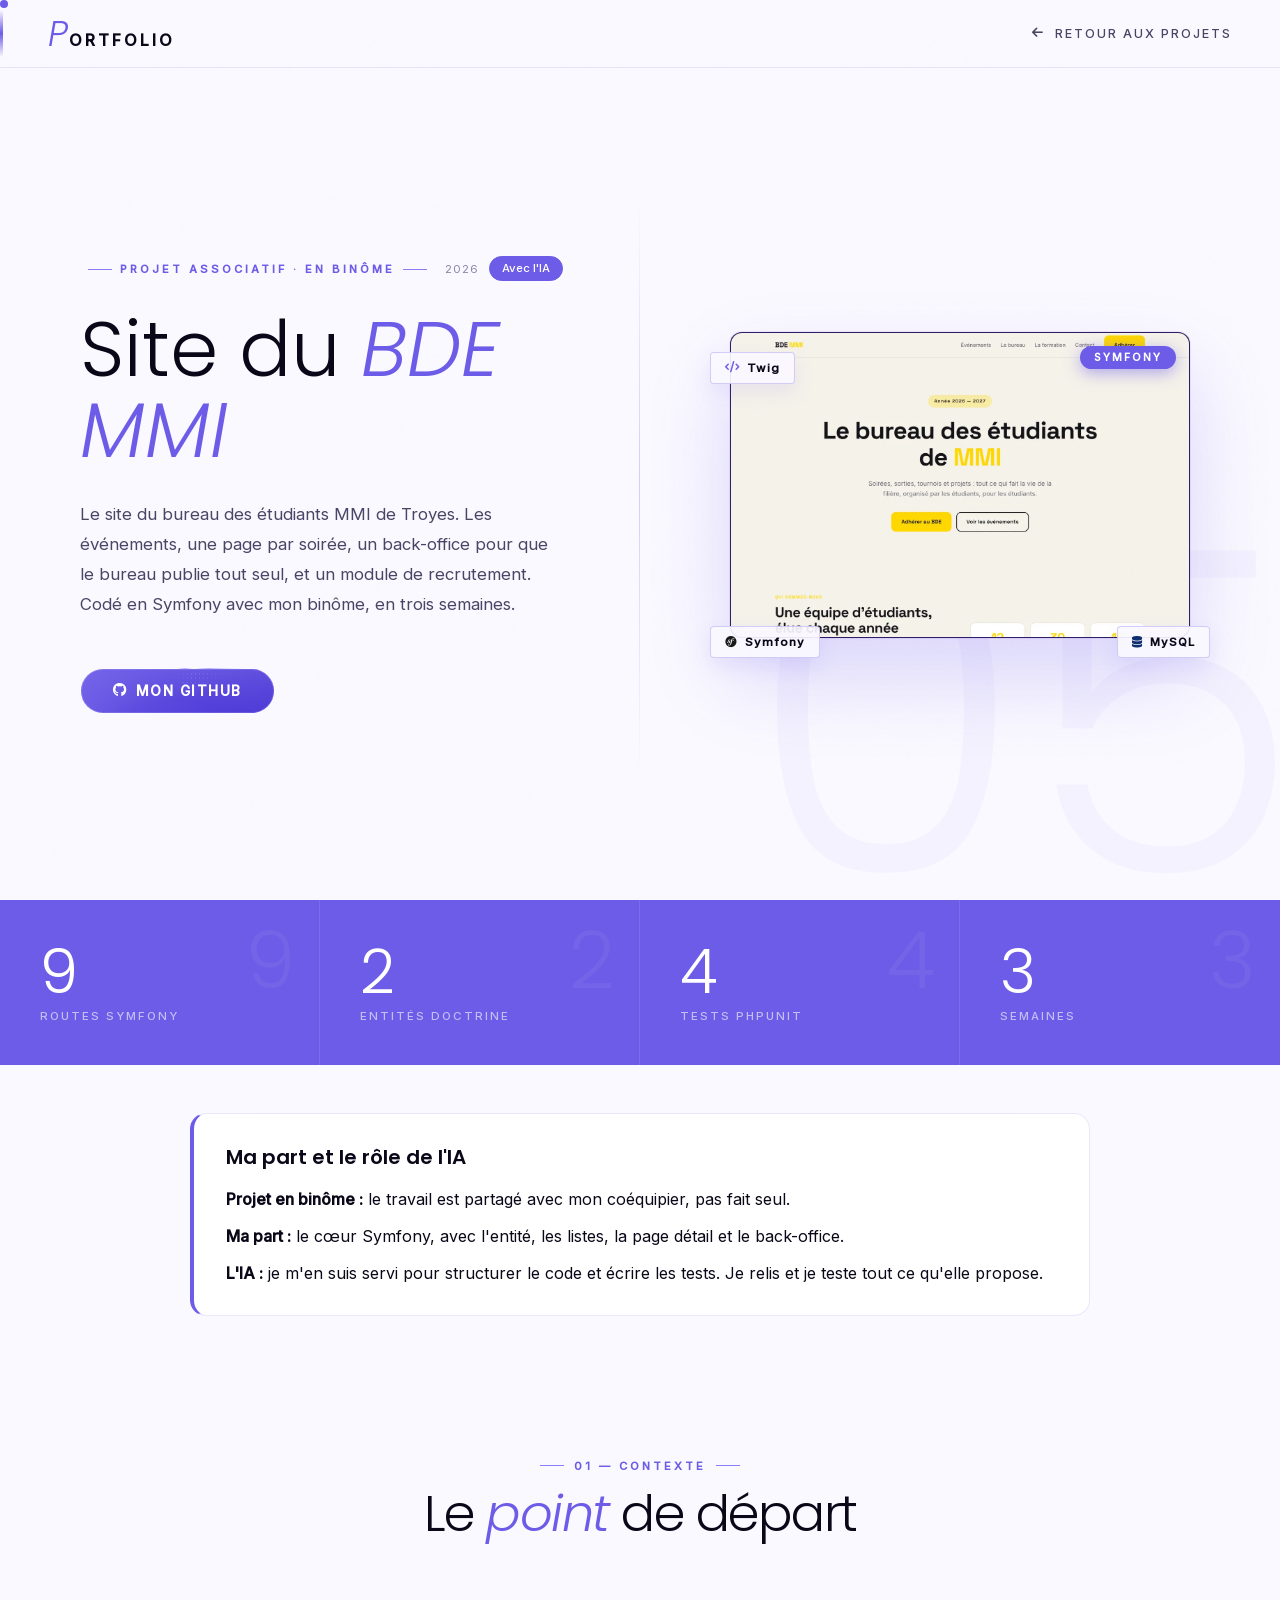
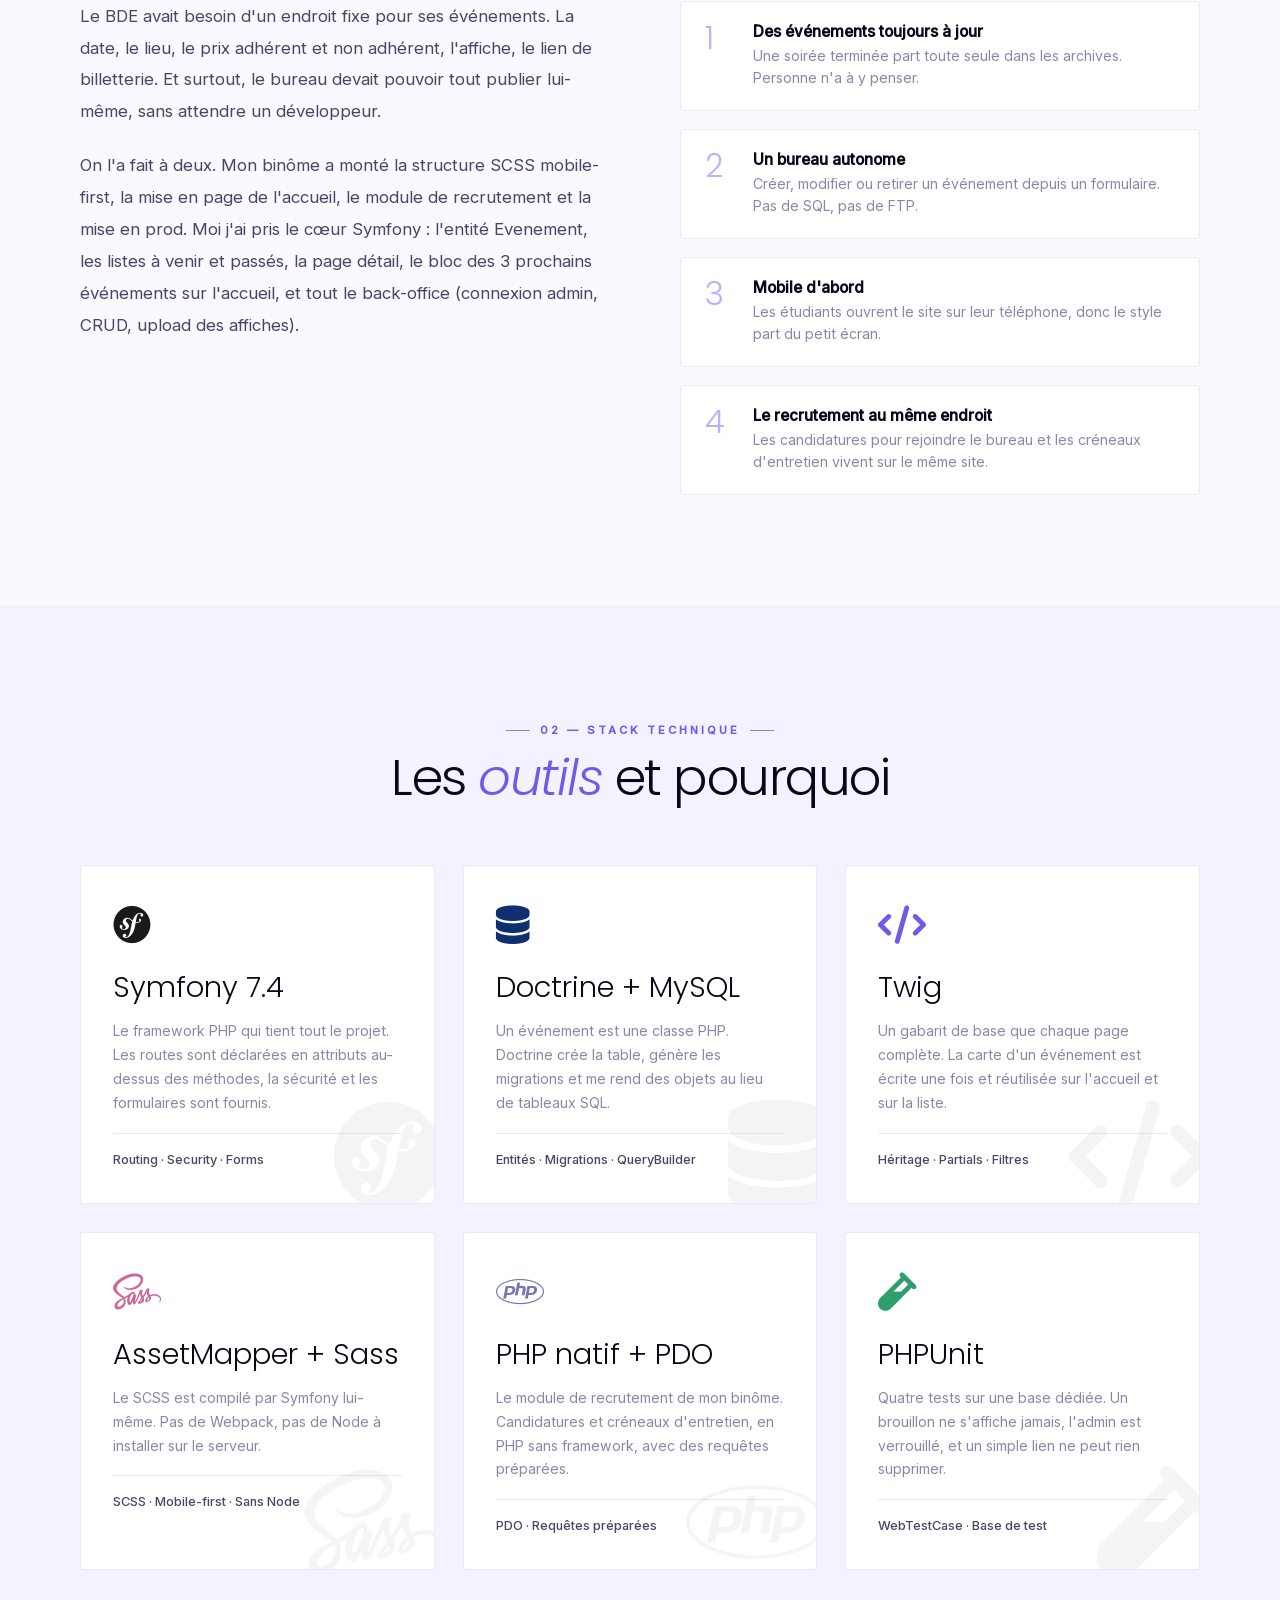
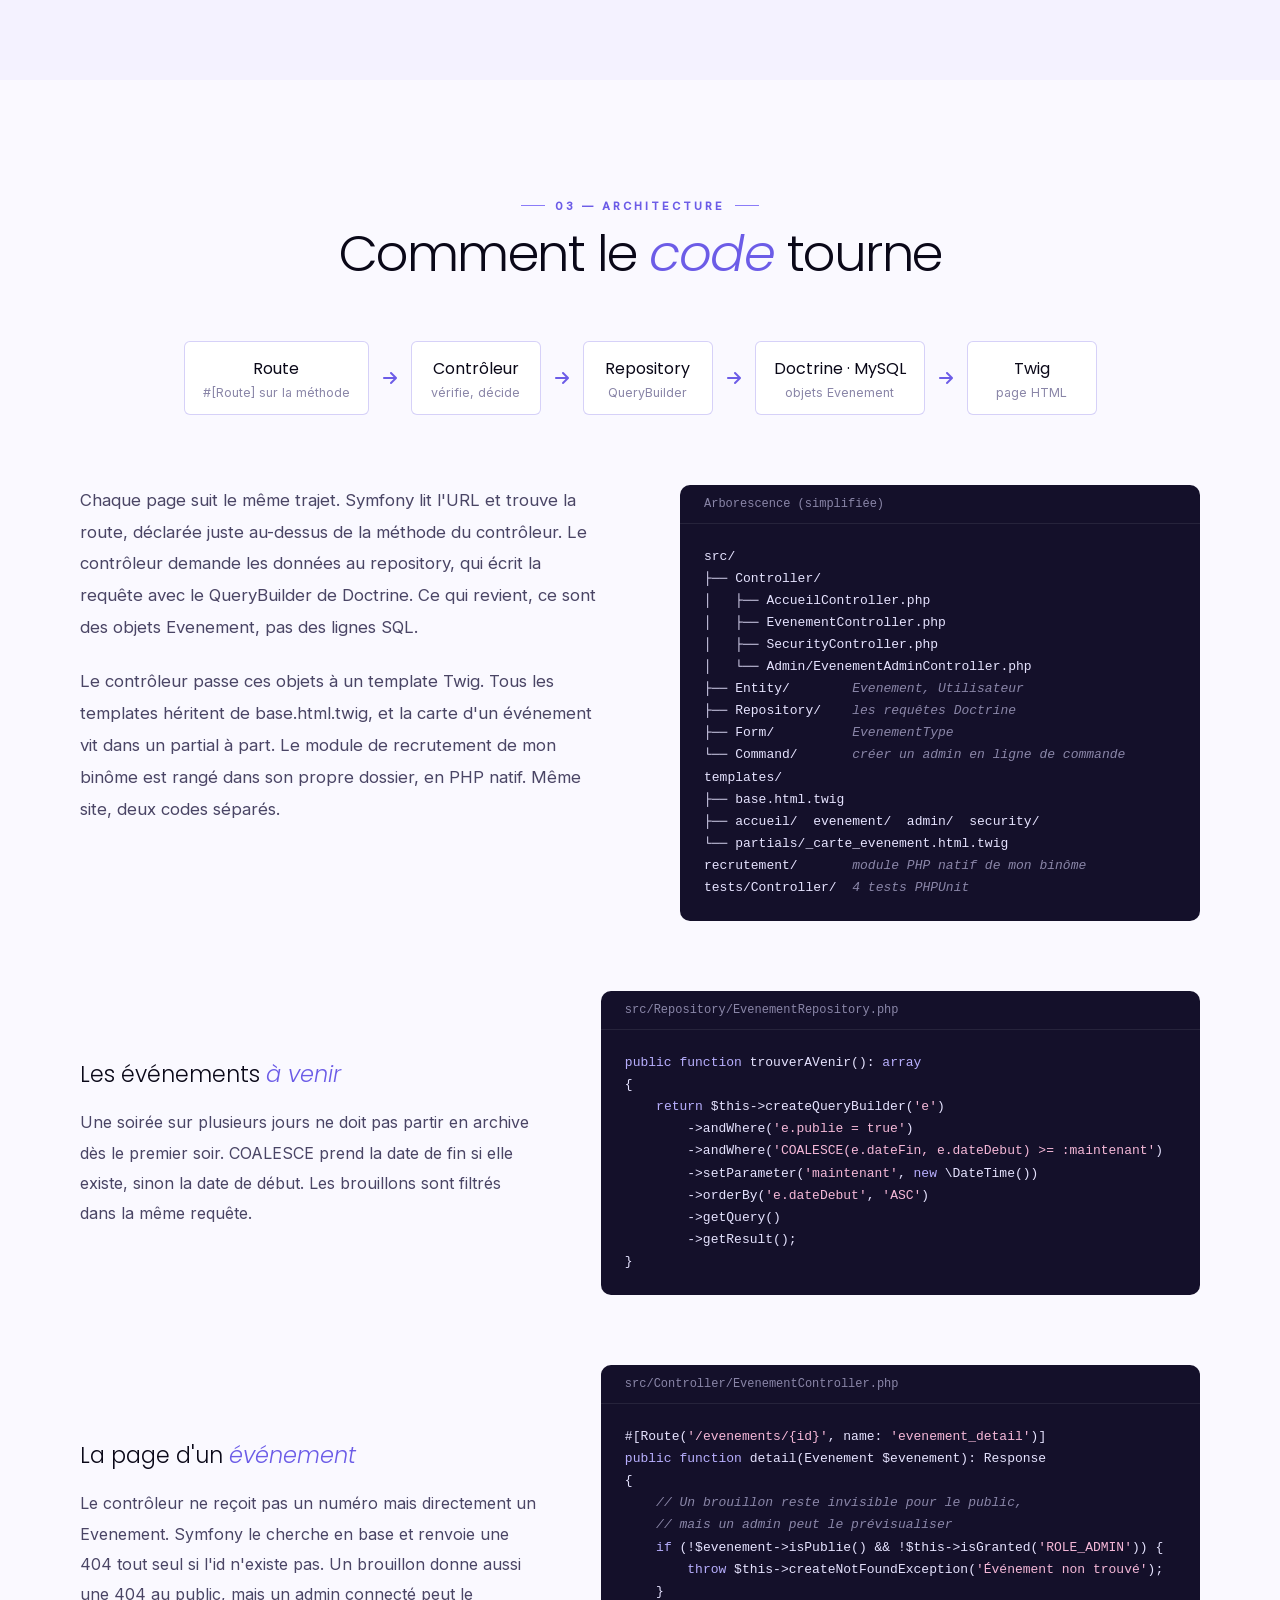
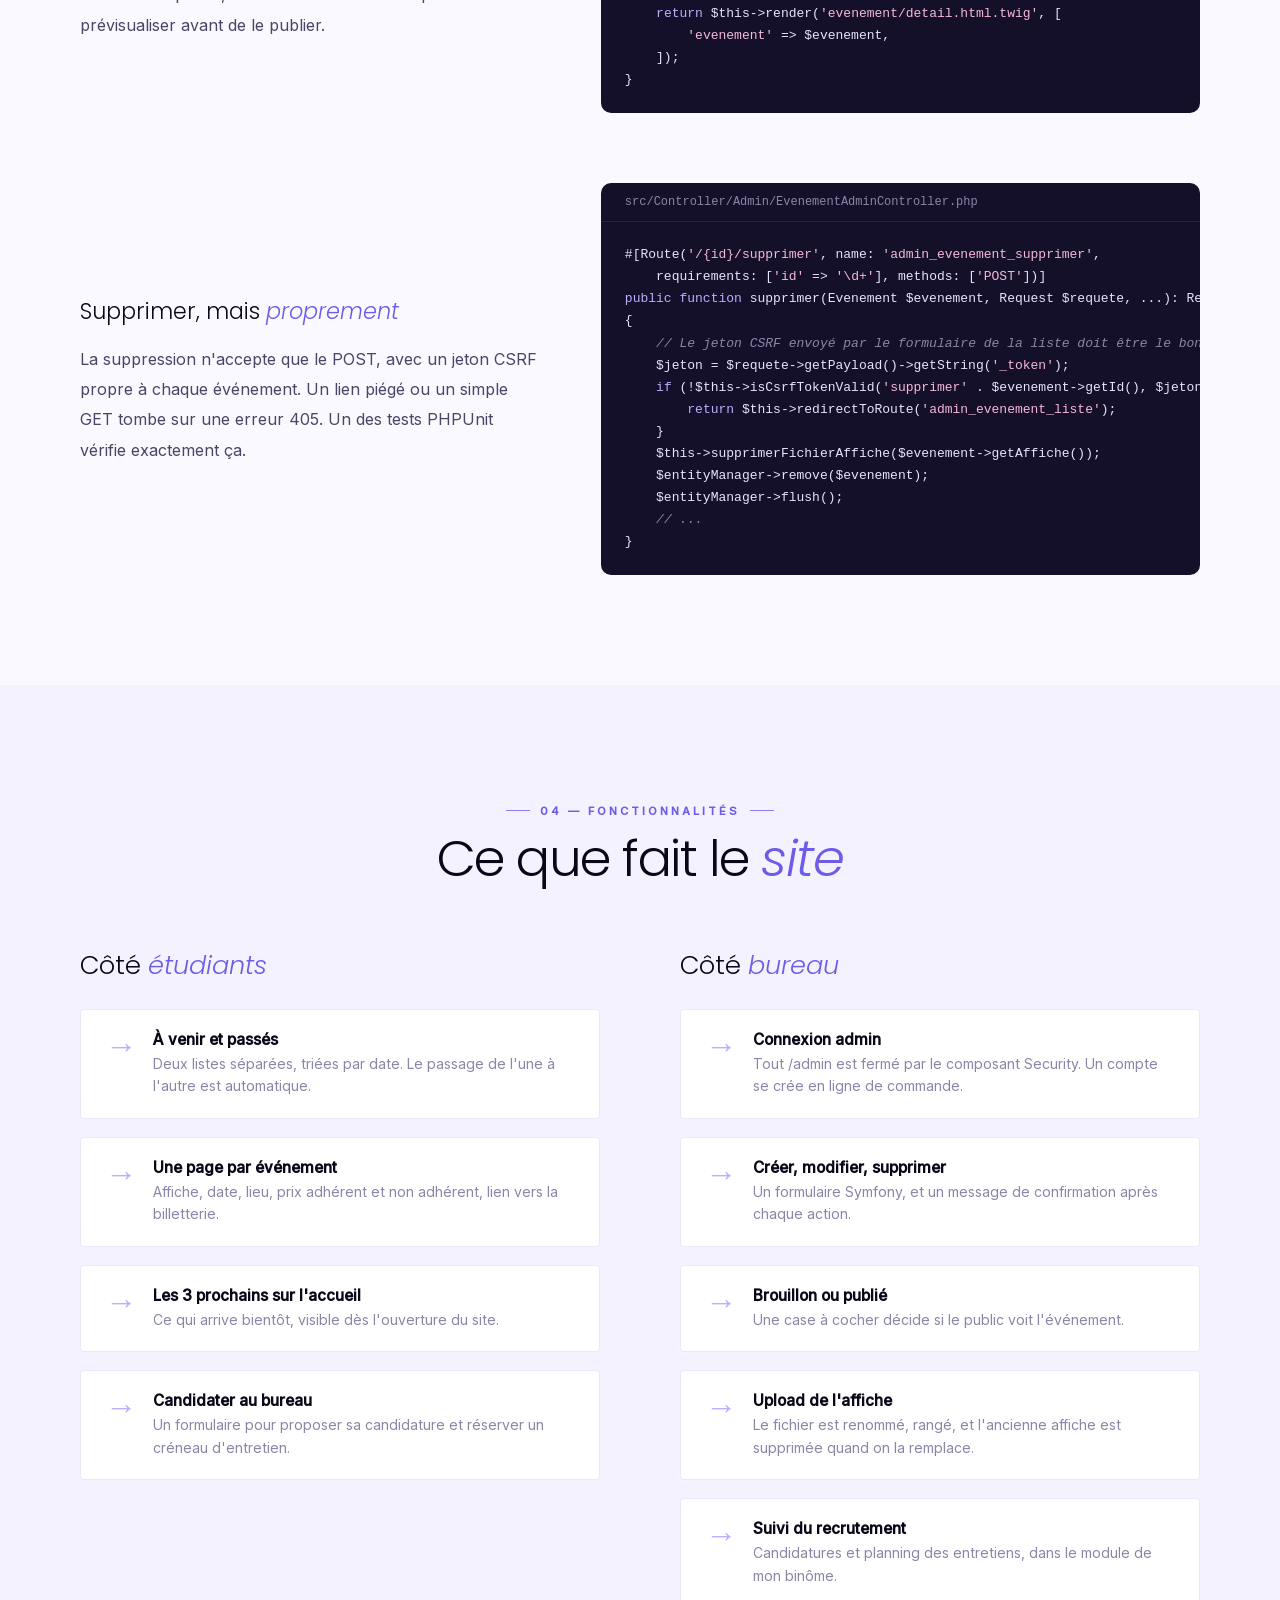
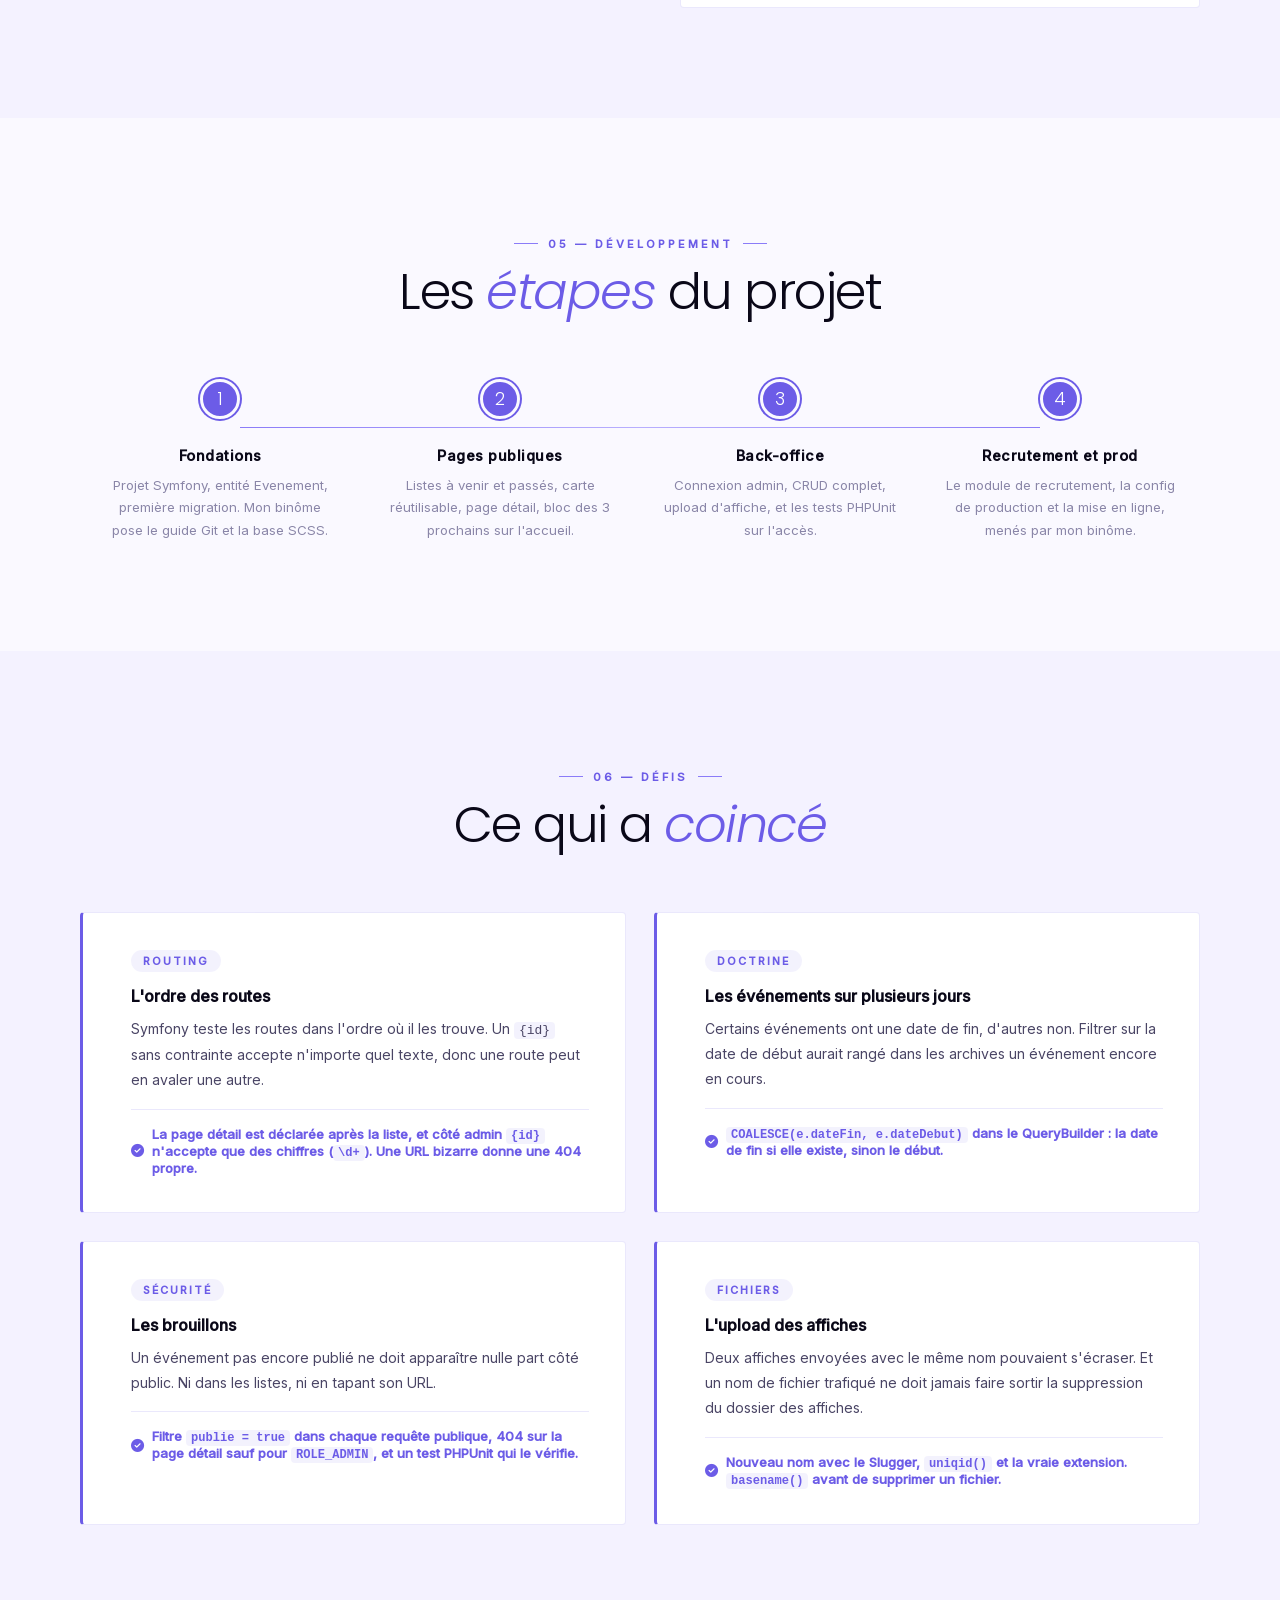
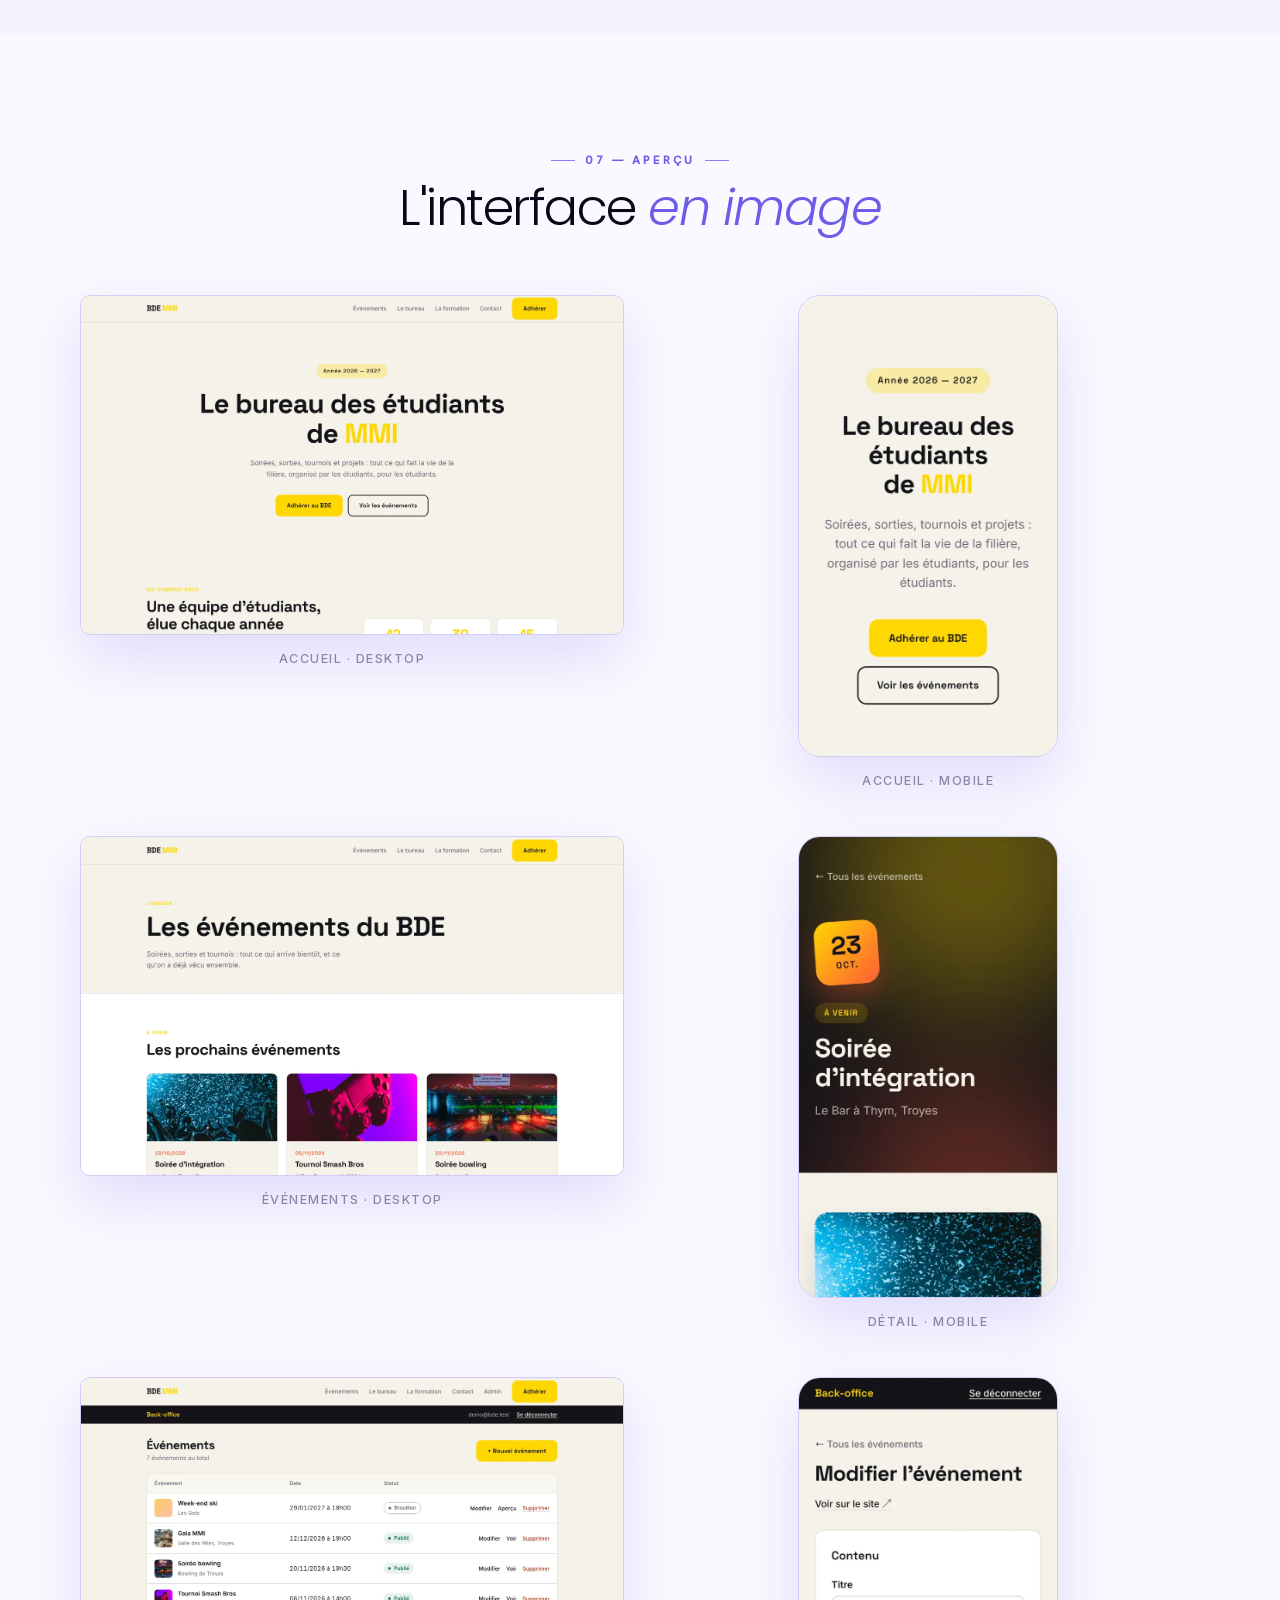
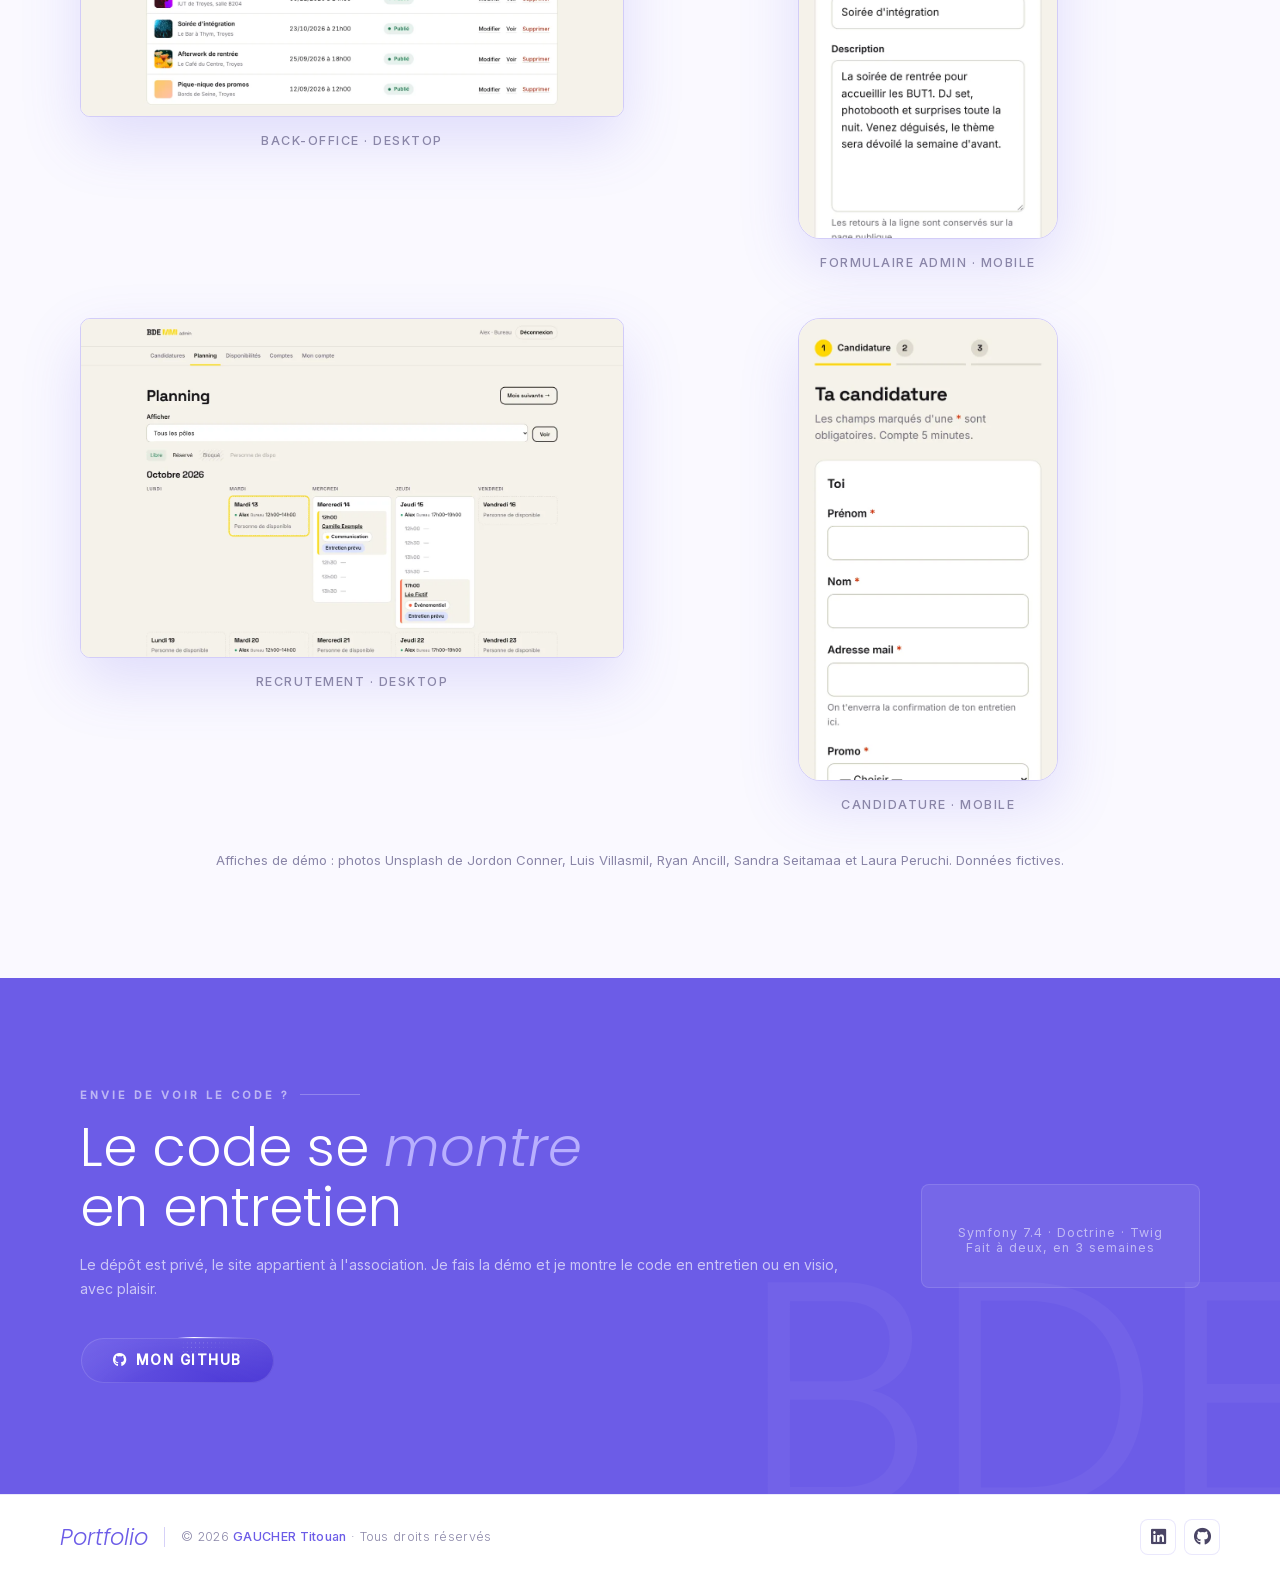
==== commit 80a1e5f8: "Refonte portfolio : angle ère de l'IA Badges Avec l'IA / Fait main, filtre des projets (GSAP), bloc " ====
--- a/projet-bde-mmi.html
+++ b/projet-bde-mmi.html
@@ -38,6 +38,7 @@
       <div class="projet-meta reveal">
         <span class="projet-meta__label">Projet associatif · en binôme</span>
         <span class="projet-meta__annee">2026</span>
+        <span class="badge-page badge-page--ia">Avec l'IA</span>
       </div>
       <h1 class="projet-hero__titre reveal">Site du <em>BDE MMI</em></h1>
       <p class="projet-hero__desc reveal">Le site du bureau des étudiants MMI de Troyes. Les événements, une page par soirée, un back-office pour que le bureau publie tout seul, et un module de recrutement. Codé en Symfony avec mon binôme, en trois semaines.</p>
@@ -83,6 +84,18 @@
       <div class="stat-item__label">Semaines</div>
     </div>
   </div>
+
+  <!-- ── MA PART / RÔLE DE L'IA ── -->
+  <section class="part-ia reveal" aria-labelledby="titre-part-ia">
+    <div class="part-ia__inner">
+      <h2 class="part-ia__titre" id="titre-part-ia">Ma part et le rôle de l'IA</h2>
+      <ul class="part-ia__liste">
+        <li><strong>Projet en binôme :</strong> le travail est partagé avec mon coéquipier, pas fait seul.</li>
+        <li><strong>Ma part :</strong> le cœur Symfony, avec l'entité, les listes, la page détail et le back-office.</li>
+        <li><strong>L'IA :</strong> je m'en suis servi pour structurer le code et écrire les tests. Je relis et je teste tout ce qu'elle propose.</li>
+      </ul>
+    </div>
+  </section>
 
   <!-- ── CONTEXTE ── -->
   <section class="section">
--- a/css/main.css
+++ b/css/main.css
@@ -1053,6 +1053,24 @@
 .carte-projet:nth-child(5) { grid-column: span 2; }
 .carte-projet:nth-child(6) { grid-column: span 3; }
 
+/* Filtre projets */
+.filtre-projets { display: flex; flex-wrap: wrap; gap: 12px; margin: 0 0 32px; }
+.filtre-bouton {
+  min-height: 44px; padding: 0 20px; border-radius: 999px; cursor: pointer;
+  font: 500 0.95em var(--sans);
+  border: 1px solid var(--v1); background: #fff; color: #4a3dc4;
+  transition: background 0.2s ease, color 0.2s ease;
+}
+.filtre-bouton:hover { background: rgba(108,92,231,0.08); }
+.filtre-bouton[aria-pressed="true"] { background: var(--v1); color: #fff; }
+.filtre-bouton:focus-visible { outline: 3px solid var(--v1); outline-offset: 3px; }
+.filtre-statut { position: absolute; width: 1px; height: 1px; overflow: hidden; clip: rect(0 0 0 0); white-space: nowrap; }
+.carte-projet[hidden] { display: none; }
+@media (min-width: 1024px) {
+  .projets-grille[data-filtre="ia"] .carte-projet { grid-column: span 3; }
+  .projets-grille[data-filtre="main"] .carte-projet { grid-column: span 2; }
+}
+
 .carte-projet {
   position: relative; border-radius: 4px; overflow: hidden;
   background: var(--gris-clair); border: 1px solid var(--bordure);
@@ -1095,6 +1113,26 @@
   margin-bottom: 0;
 }
 .carte-projet:hover .projet-description { transform: translateY(0); }
+
+.projet-image > div { transition: opacity 0.3s ease; }
+.carte-projet:hover .projet-image > div { opacity: 0; }
+
+.badge-projet {
+  position: absolute; top: 12px; left: 12px; z-index: 2;
+  font-size: 0.75em; font-weight: 600; line-height: 1;
+  padding: 7px 12px; border-radius: 999px;
+  border: 1px solid var(--v1);
+}
+.badge-ia { background: var(--v1); color: #fff; }
+.badge-main { background: #fff; color: #4a3dc4; }
+
+.projet-part {
+  font-size: 0.82em; line-height: 1.5; color: rgba(255,255,255,0.92);
+  margin: 6px 0 0;
+  transform: translateY(8px);
+  transition: transform 0.3s 0.02s var(--ease-smooth);
+}
+.carte-projet:hover .projet-part { transform: translateY(0); }
 
 .projet-pied {
   display: flex; justify-content: space-between; align-items: center;
@@ -1531,6 +1569,8 @@
   }
   .projet-description { transform: translateY(0); font-size: 0.88em; }
   .projet-pied { transform: translateY(0); }
+  .projet-part { transform: translateY(0); }
+  .projet-image > div { opacity: 0; }
 
   /* ── SECTION CONTACT ── */
   .section-contact { padding: 60px 0; }
@@ -1627,6 +1667,8 @@
   .projet-infos { opacity: 1; }
   .projet-description { transform: translateY(0); }
   .projet-pied { transform: translateY(0); }
+  .projet-part { transform: translateY(0); }
+  .projet-image > div { opacity: 0; }
 
   .section-contact { padding: 72px 0; }
   .contact-container { padding: 0 32px; }
@@ -1733,6 +1775,8 @@
   .projet-infos { opacity: 1; }
   .projet-description { transform: translateY(0); }
   .projet-pied { transform: translateY(0); }
+  .projet-part { transform: translateY(0); }
+  .projet-image > div { opacity: 0; }
 
   /* Contact */
   .section-contact { padding: 90px 0; }
@@ -2310,3 +2354,39 @@
     animation: none;
   }
 }
+
+
+/* ================================================================
+   BLOC MÉTHODE AVEC L'IA
+================================================================ */
+.methode-ia {
+  margin-top: 90px; padding: 56px 48px;
+  background: var(--gris-clair); border: 1px solid var(--bordure); border-radius: 8px;
+}
+.methode-entete { text-align: center; margin-bottom: 40px; }
+.methode-titre {
+  font-family: var(--serif); font-size: 2.2em; font-weight: 300;
+  letter-spacing: -1px; line-height: 1.1; color: var(--texte);
+}
+.methode-titre em { font-style: italic; color: var(--v1); }
+.methode-intro { margin-top: 12px; color: var(--texte2); line-height: 1.6; }
+.methode-etapes {
+  list-style: none; margin: 0; padding: 0;
+  display: grid; grid-template-columns: repeat(4, 1fr); gap: 20px;
+}
+.methode-etape {
+  background: var(--blanc); border: 1px solid var(--bordure); border-radius: 6px;
+  padding: 24px; display: flex; flex-direction: column; gap: 8px;
+}
+.methode-num { font-family: var(--serif); font-weight: 700; font-size: 1.8em; color: var(--v1); line-height: 1; }
+.methode-etape h4 { font-family: var(--serif); font-weight: 600; font-size: 1.1em; color: var(--texte); }
+.methode-etape p { font-size: 0.92em; line-height: 1.6; color: var(--texte2); }
+@media (max-width: 1023px) {
+  .methode-ia { margin-top: 64px; padding: 36px 24px; }
+  .methode-etapes { grid-template-columns: repeat(2, 1fr); }
+}
+@media (max-width: 599px) {
+  .methode-ia { padding: 28px 16px; }
+  .methode-titre { font-size: 1.7em; }
+  .methode-etapes { grid-template-columns: 1fr; gap: 12px; }
+}
--- a/css/projet.css
+++ b/css/projet.css
@@ -522,3 +522,28 @@
   .methode-steps--bde { row-gap: 44px; }
   .methode-steps--bde .step { padding: 0 12px; }
 }
+
+/* Badge « Avec l'IA » / « Fait main » et encadré « Ma part » */
+.badge-page {
+  font-size: 0.72em; font-weight: 500; padding: 6px 12px; border-radius: 999px;
+  border: 1px solid var(--v1); line-height: 1;
+}
+.badge-page--ia { background: var(--v1); color: #fff; }
+.badge-page--main { background: #fff; color: #4a3dc4; }
+.projet-meta { flex-wrap: wrap; }
+
+.part-ia { padding: 48px 80px 24px; }
+.part-ia__inner {
+  max-width: 900px; margin: 0 auto; padding: 28px 32px;
+  background: #fff; border: 1px solid var(--bordure); border-left: 4px solid var(--v1);
+  border-radius: 16px;
+}
+.part-ia__titre { font-family: var(--serif); font-size: 1.25em; font-weight: 600; margin-bottom: 14px; }
+.part-ia__liste { list-style: none; padding: 0; margin: 0; display: grid; gap: 10px; }
+.part-ia__liste li { color: var(--texte); line-height: 1.7; }
+.part-ia__liste strong { color: var(--texte); font-weight: 600; }
+@media (max-width: 1023px) { .part-ia { padding: 40px 48px 16px; } }
+@media (max-width: 599px) {
+  .part-ia { padding: 32px 24px 8px; }
+  .part-ia__inner { padding: 20px; }
+}
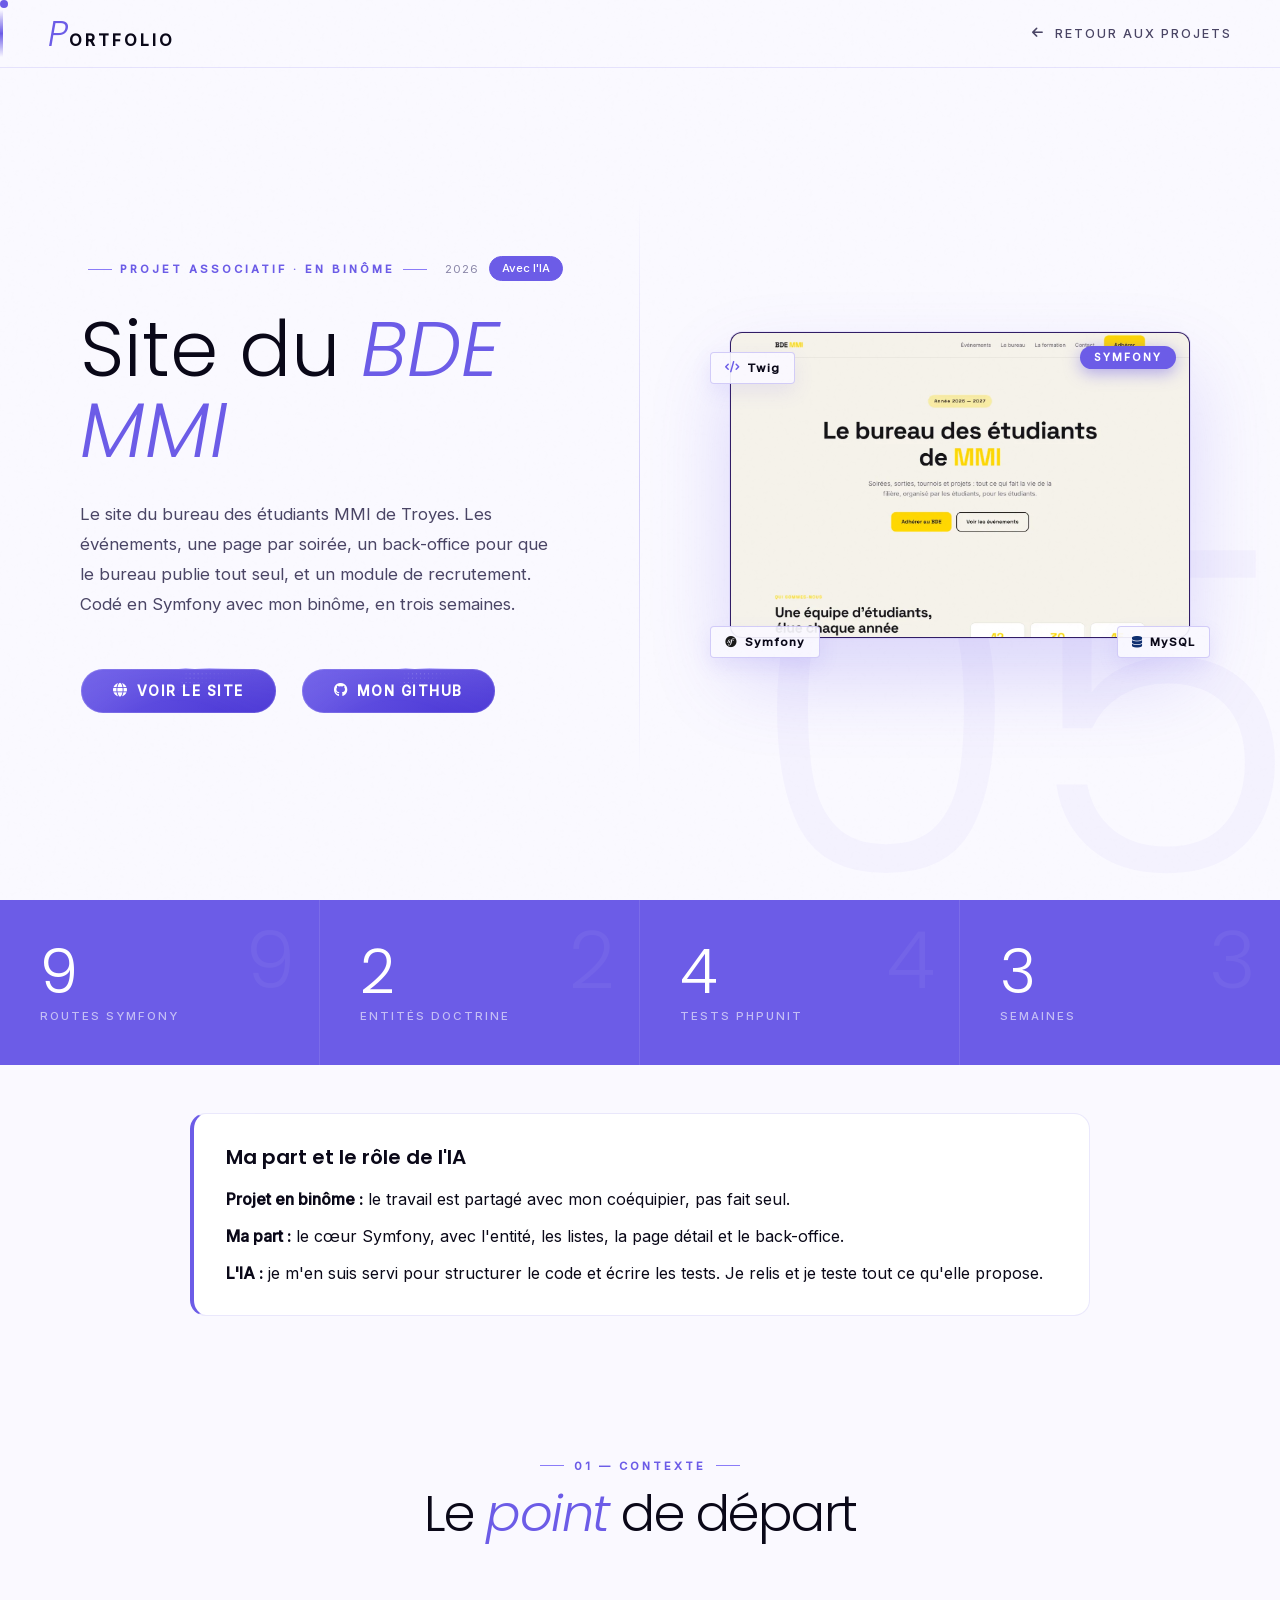
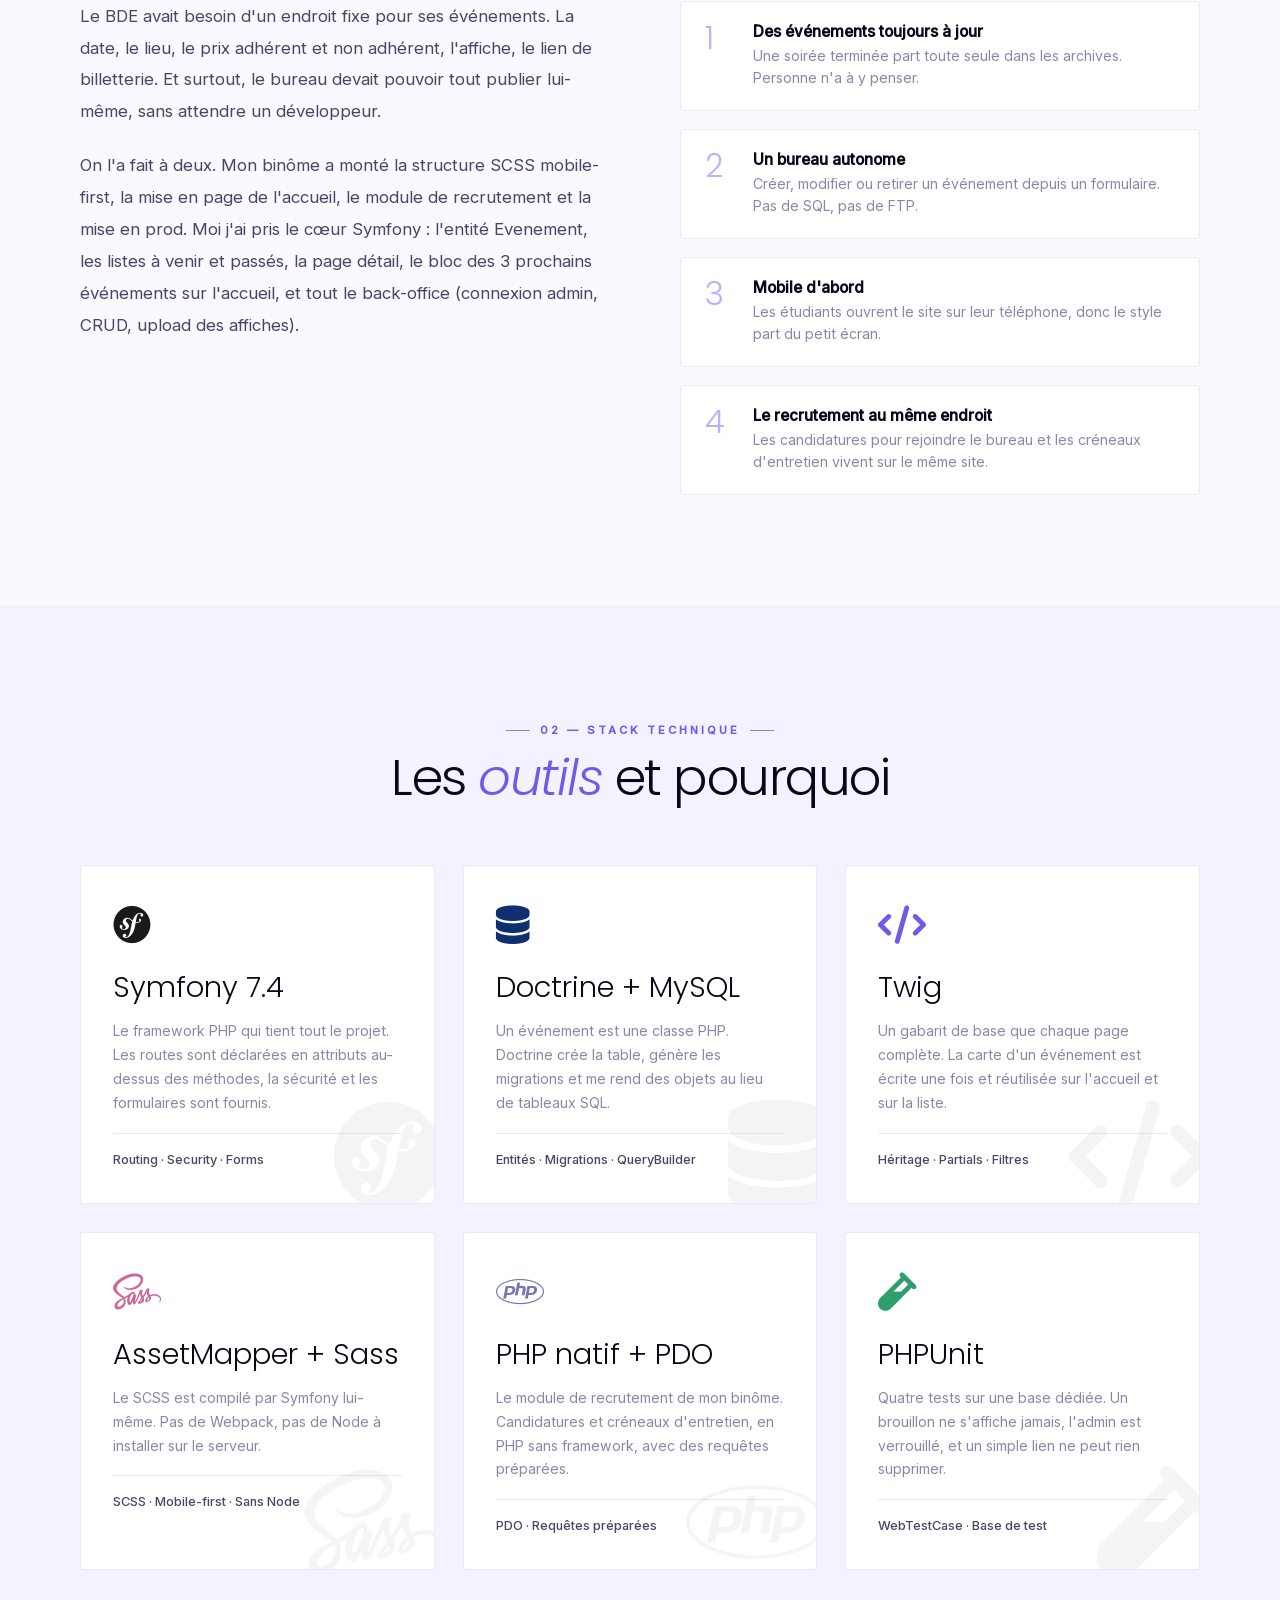
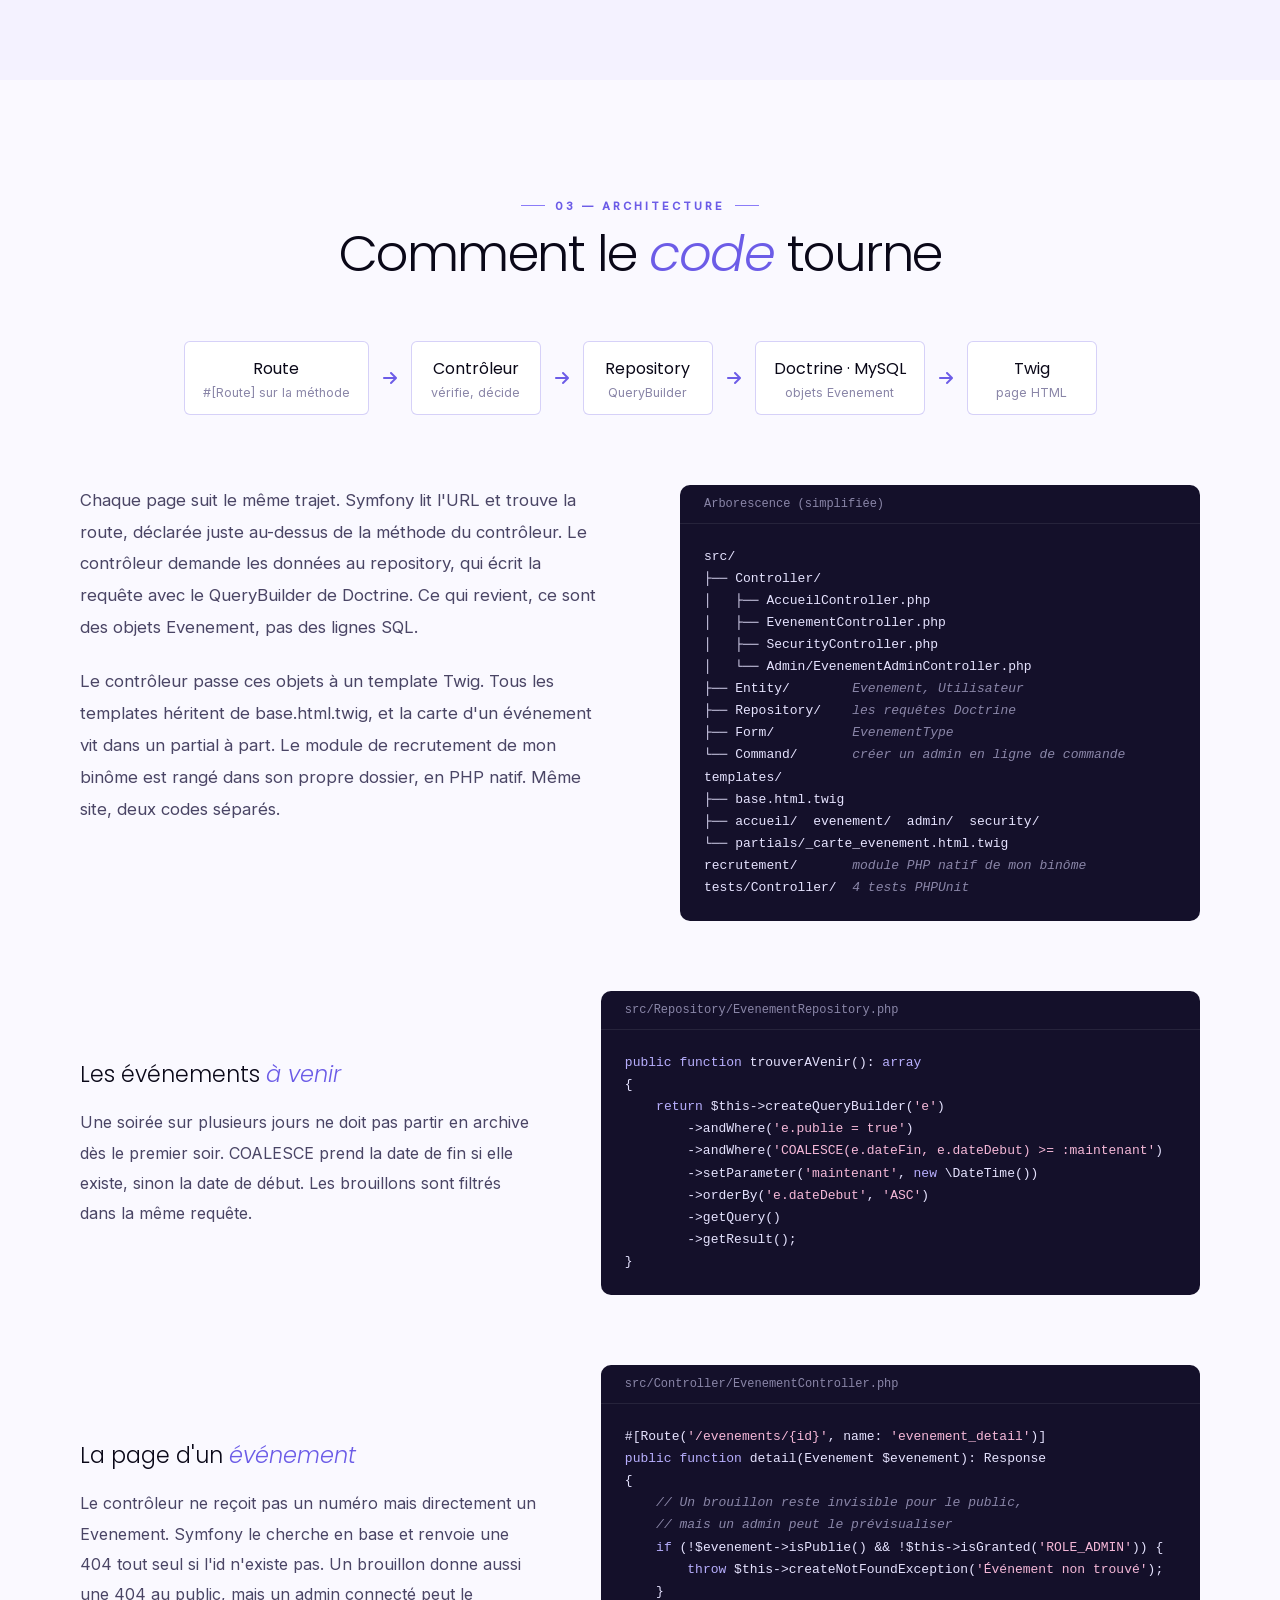
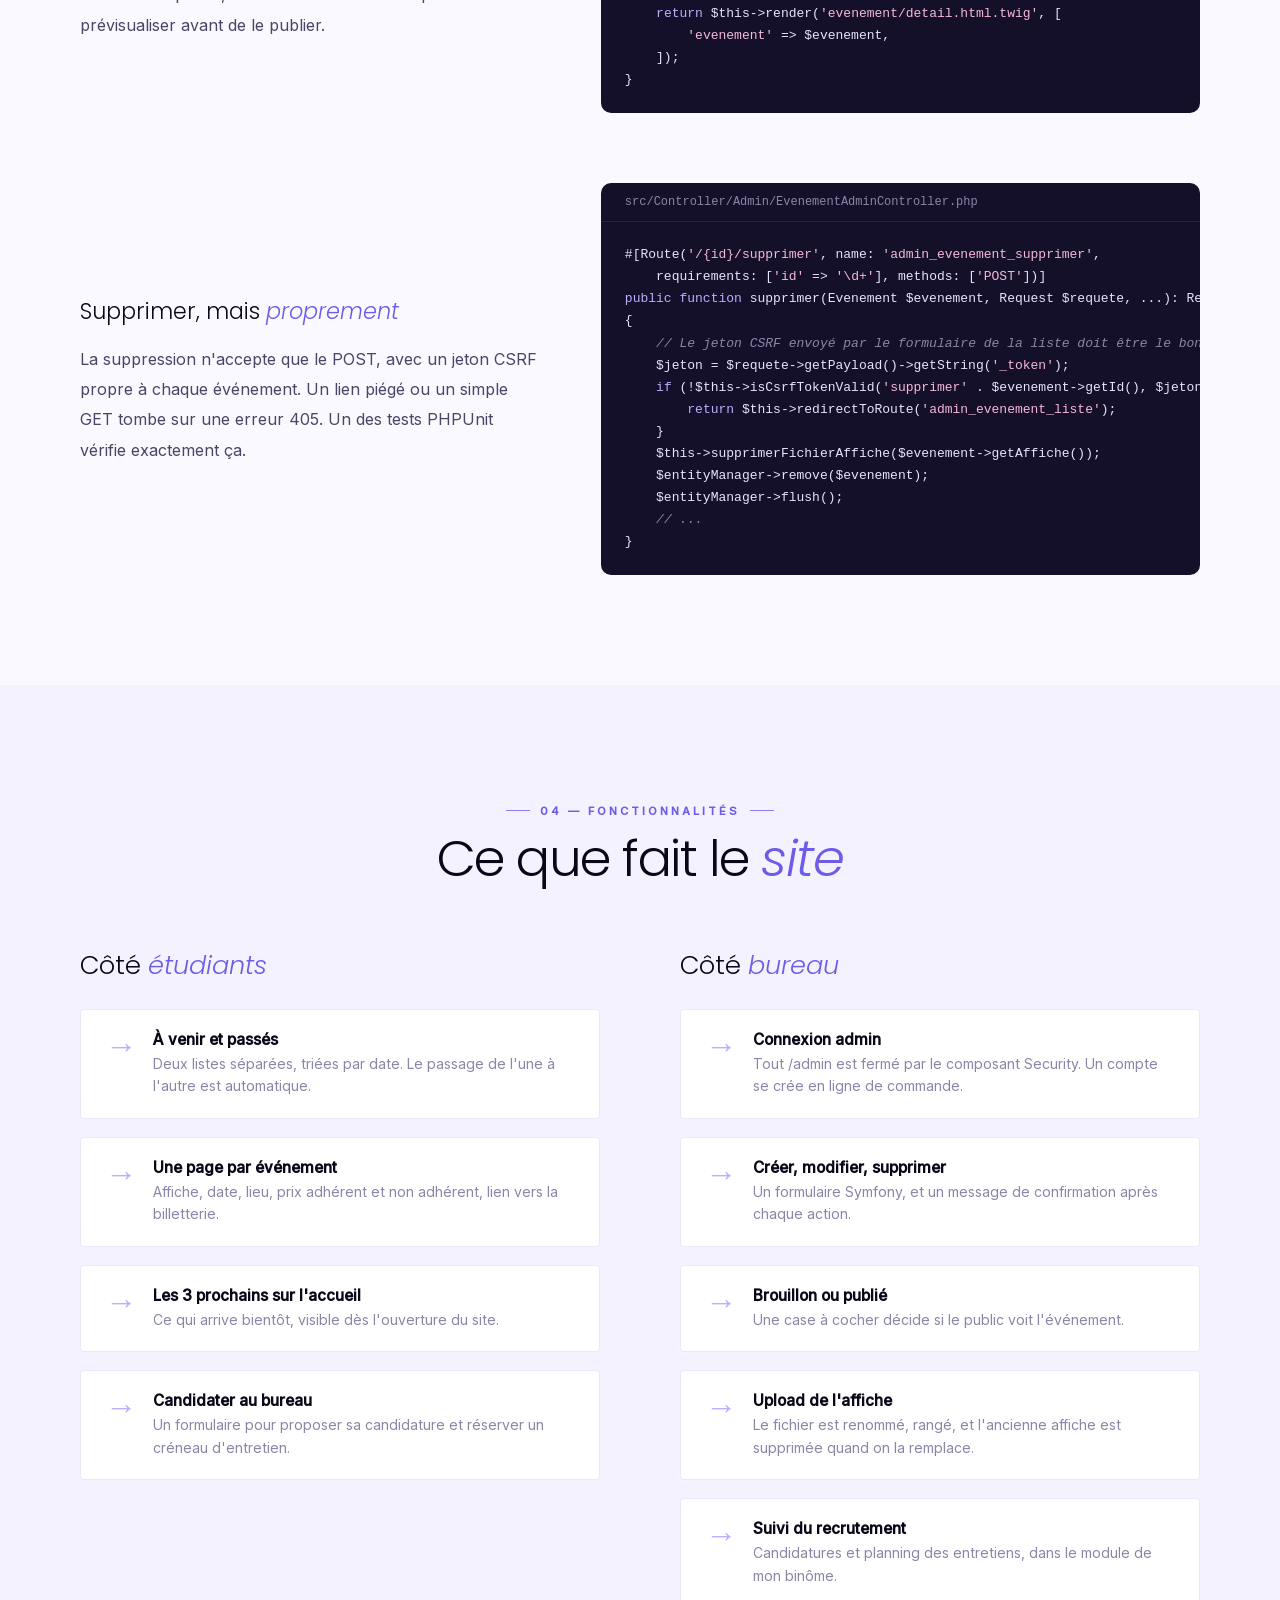
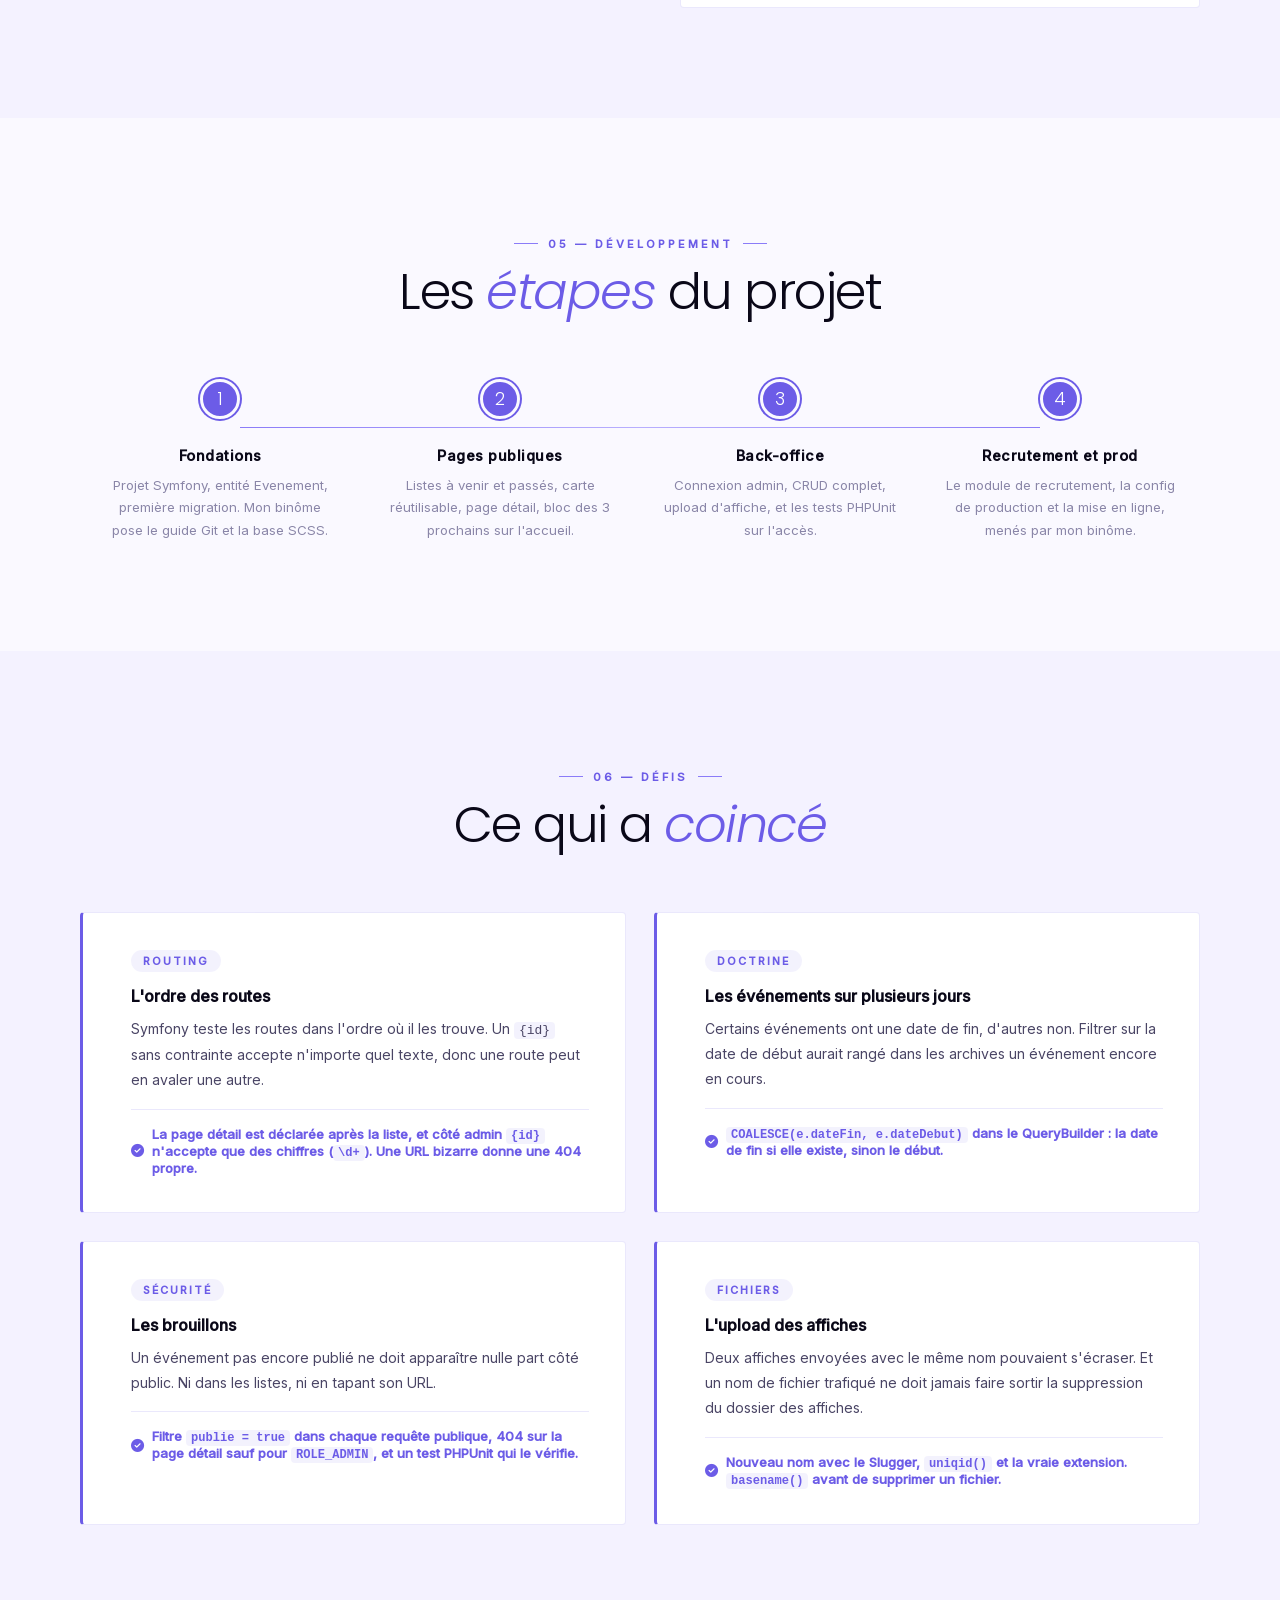
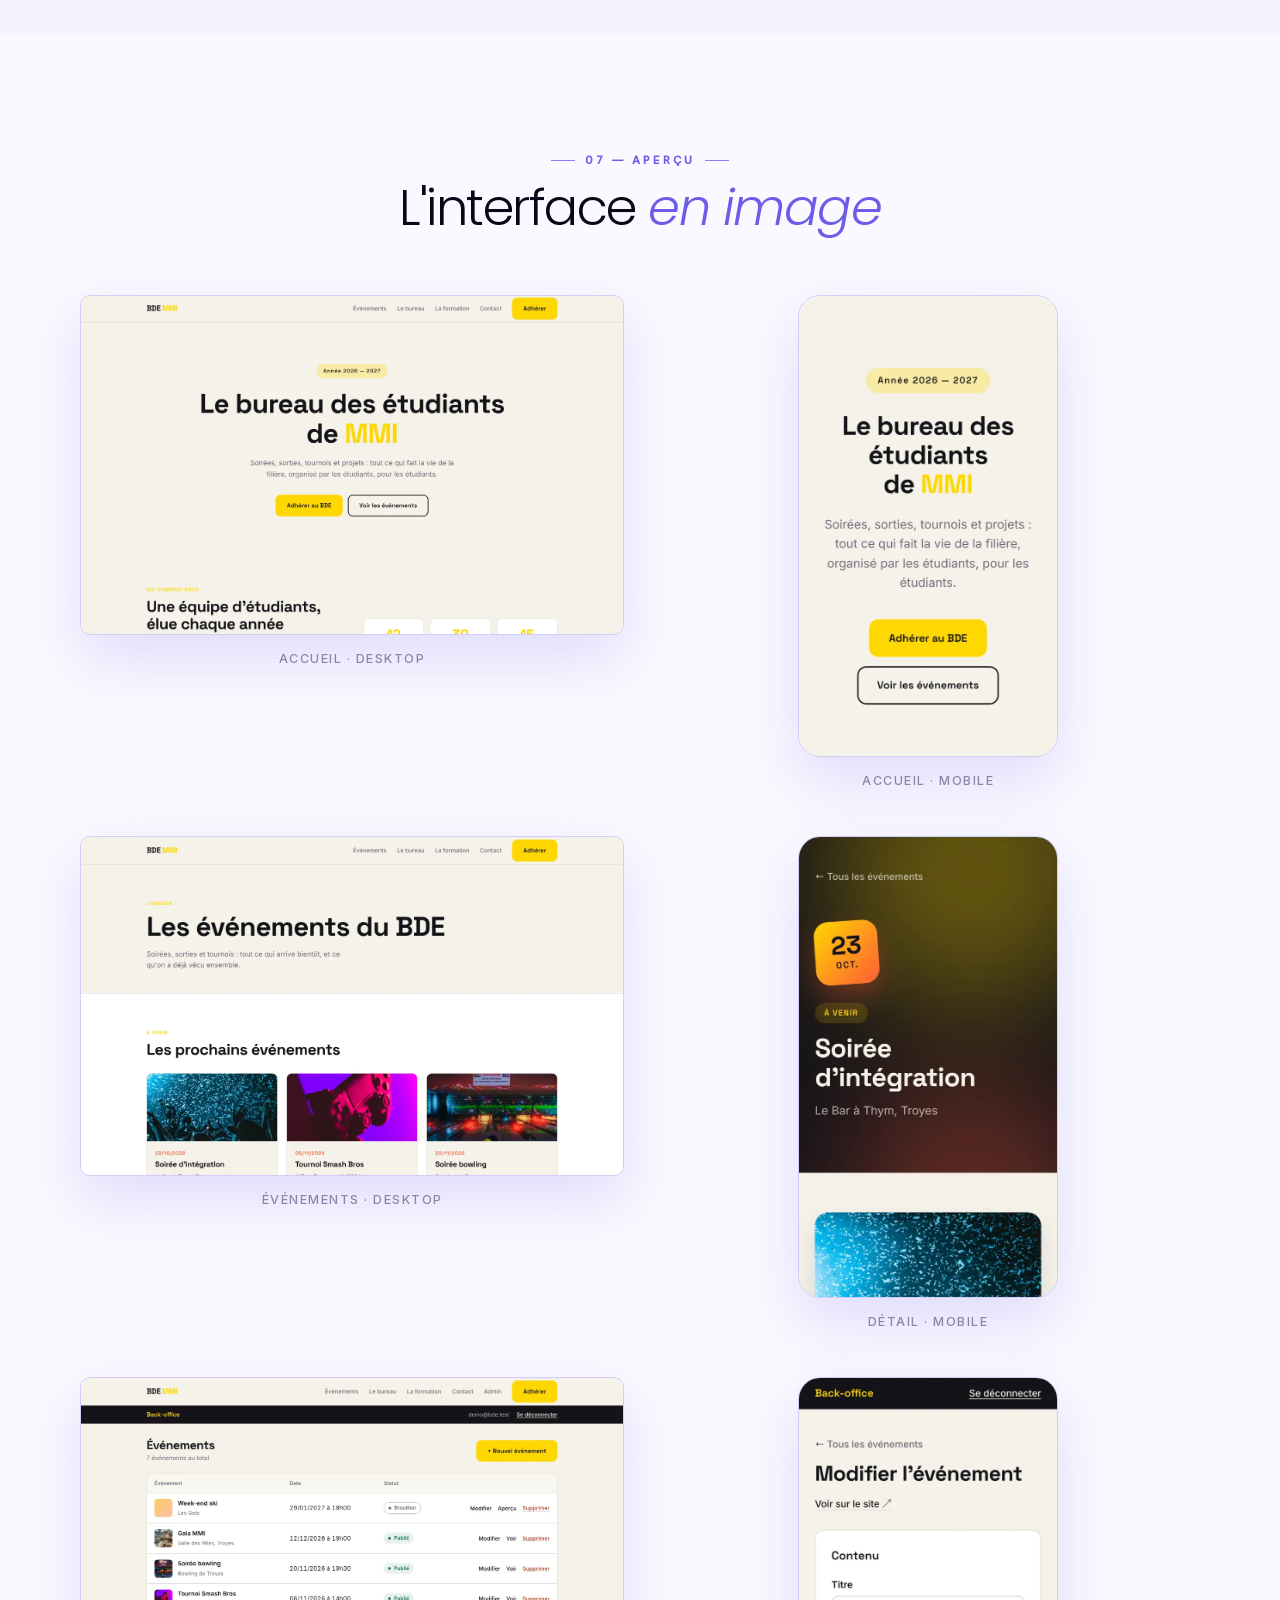
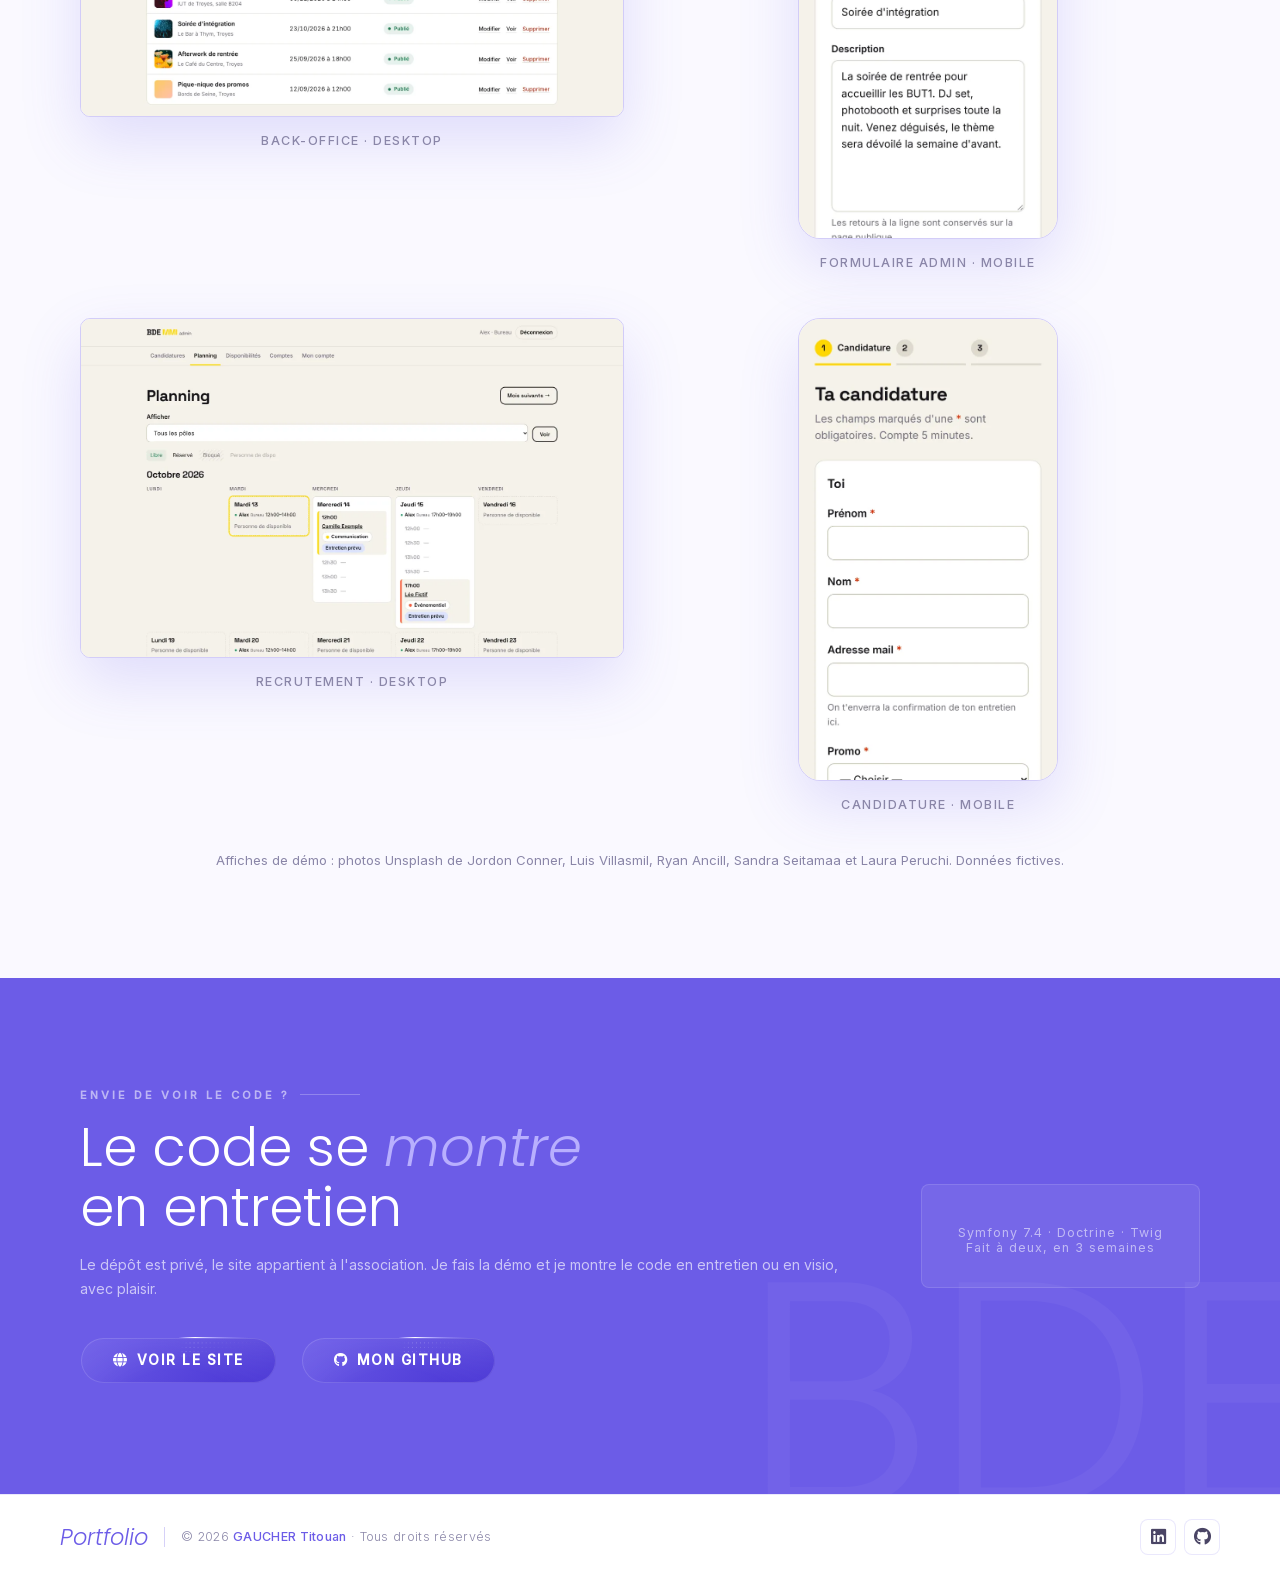
==== commit c98e03e8: "Page BDE MMI : bouton Voir le site vers bde-mmi-troyes.fr Co-Authored-By: Claude Sonnet 5.5 <noreply" ====
--- a/projet-bde-mmi.html
+++ b/projet-bde-mmi.html
@@ -43,6 +43,9 @@
       <h1 class="projet-hero__titre reveal">Site du <em>BDE MMI</em></h1>
       <p class="projet-hero__desc reveal">Le site du bureau des étudiants MMI de Troyes. Les événements, une page par soirée, un back-office pour que le bureau publie tout seul, et un module de recrutement. Codé en Symfony avec mon binôme, en trois semaines.</p>
       <div class="projet-hero__actions reveal">
+        <a class="shiny-cta" href="https://bde-mmi-troyes.fr/" target="_blank" rel="noopener">
+          <span><i class="fa-solid fa-globe"></i> Voir le site</span>
+        </a>
         <a class="shiny-cta" href="https://github.com/Titoox" target="_blank" rel="noopener">
           <span><i class="fa-brands fa-github"></i> Mon GitHub</span>
         </a>
@@ -539,6 +542,9 @@
       <h2 class="cta-title">Le code se <em>montre</em><br>en entretien</h2>
       <p style="color:rgba(255,255,255,0.65); font-size:0.88em; margin-top:16px; line-height:1.7;">Le dépôt est privé, le site appartient à l'association. Je fais la démo et je montre le code en entretien ou en visio, avec plaisir.</p>
       <div class="cta-actions">
+        <a class="shiny-cta" href="https://bde-mmi-troyes.fr/" target="_blank" rel="noopener">
+          <span><i class="fa-solid fa-globe"></i> Voir le site</span>
+        </a>
         <a class="shiny-cta" href="https://github.com/Titoox" target="_blank" rel="noopener">
           <span><i class="fa-brands fa-github"></i> Mon GitHub</span>
         </a>
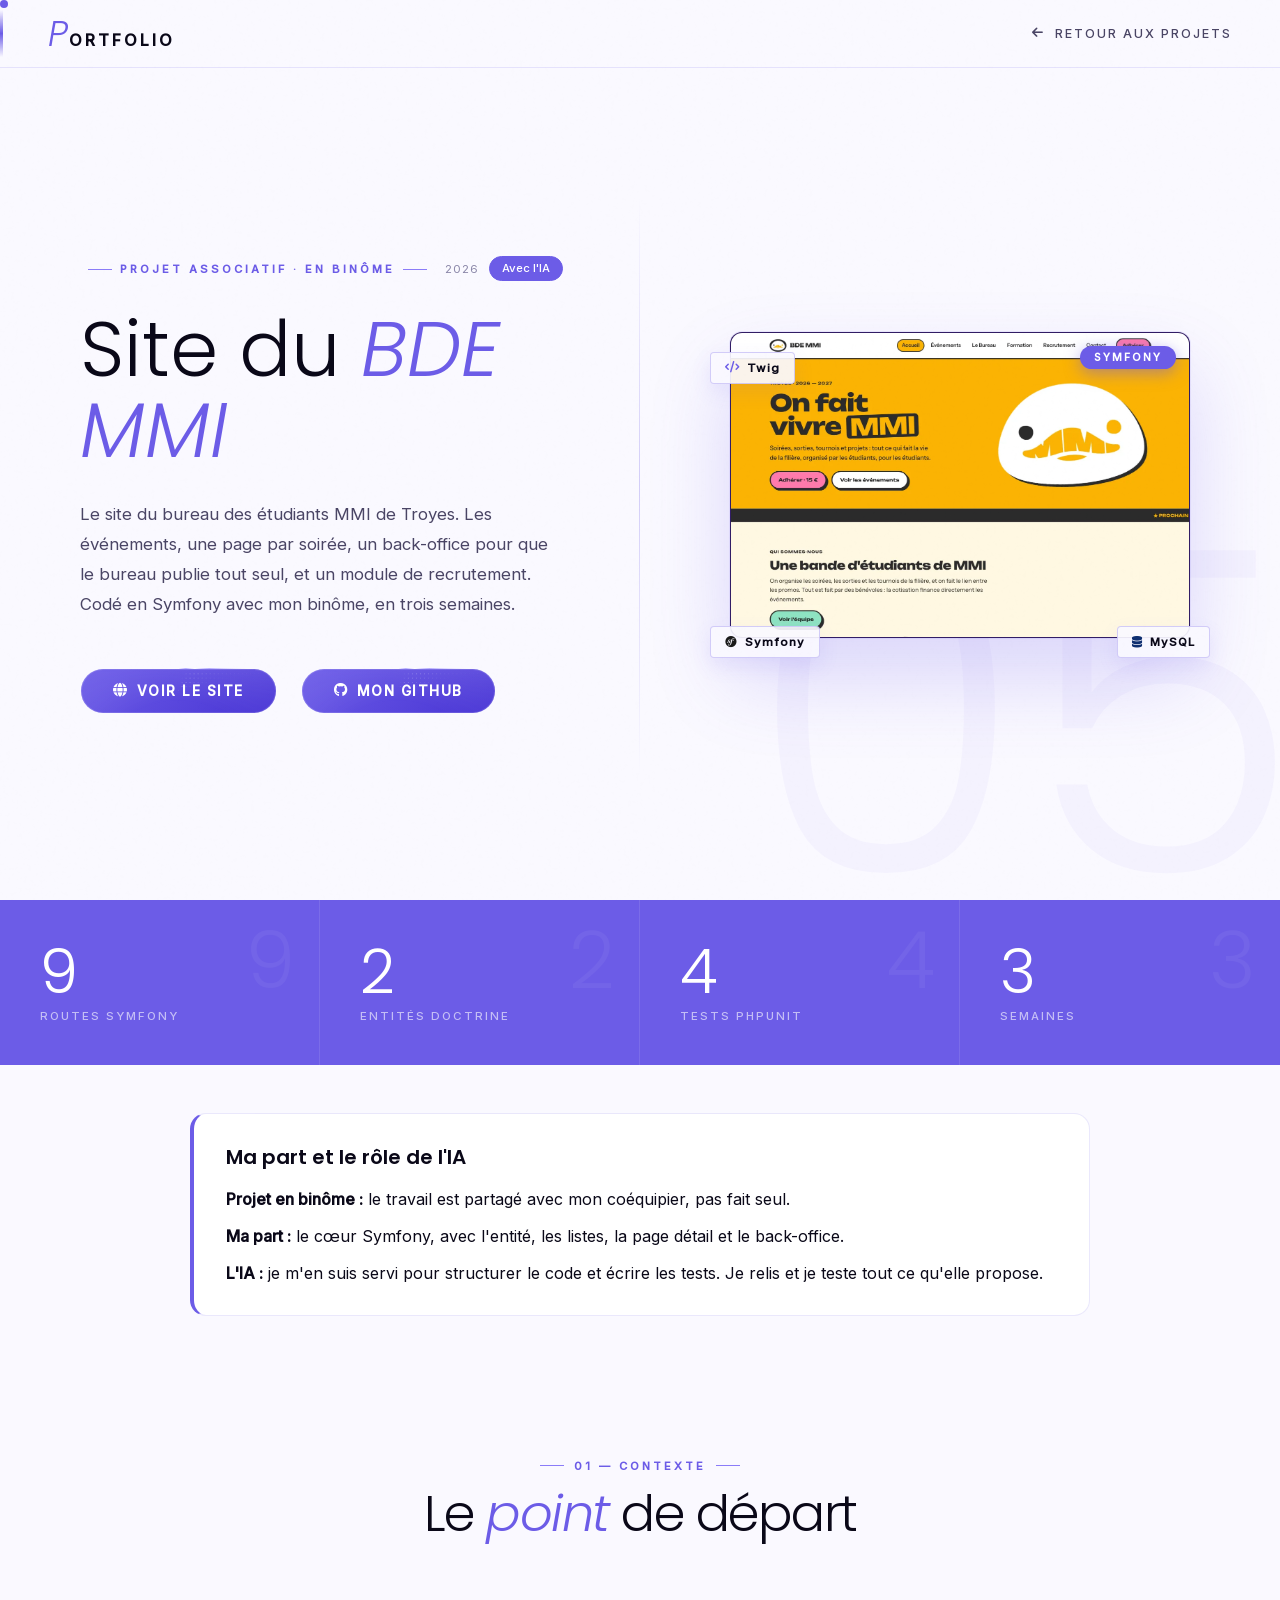
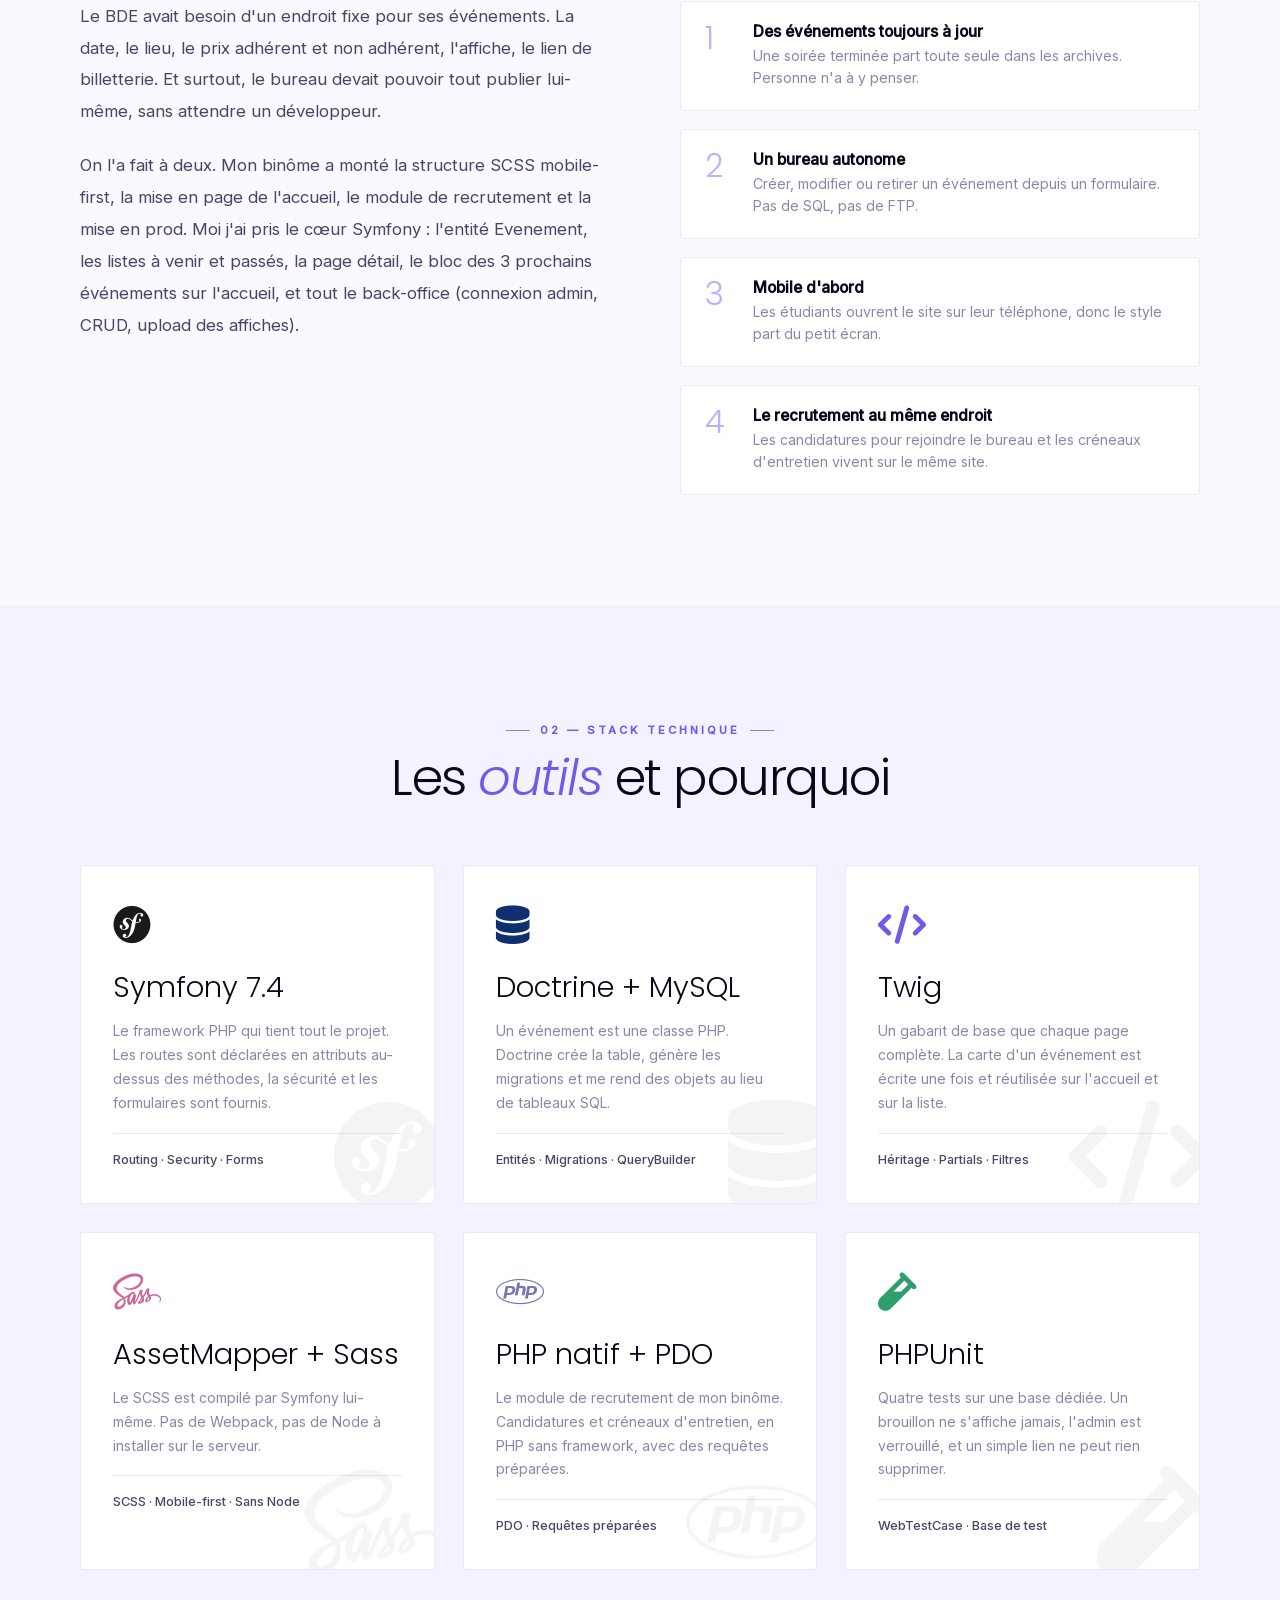
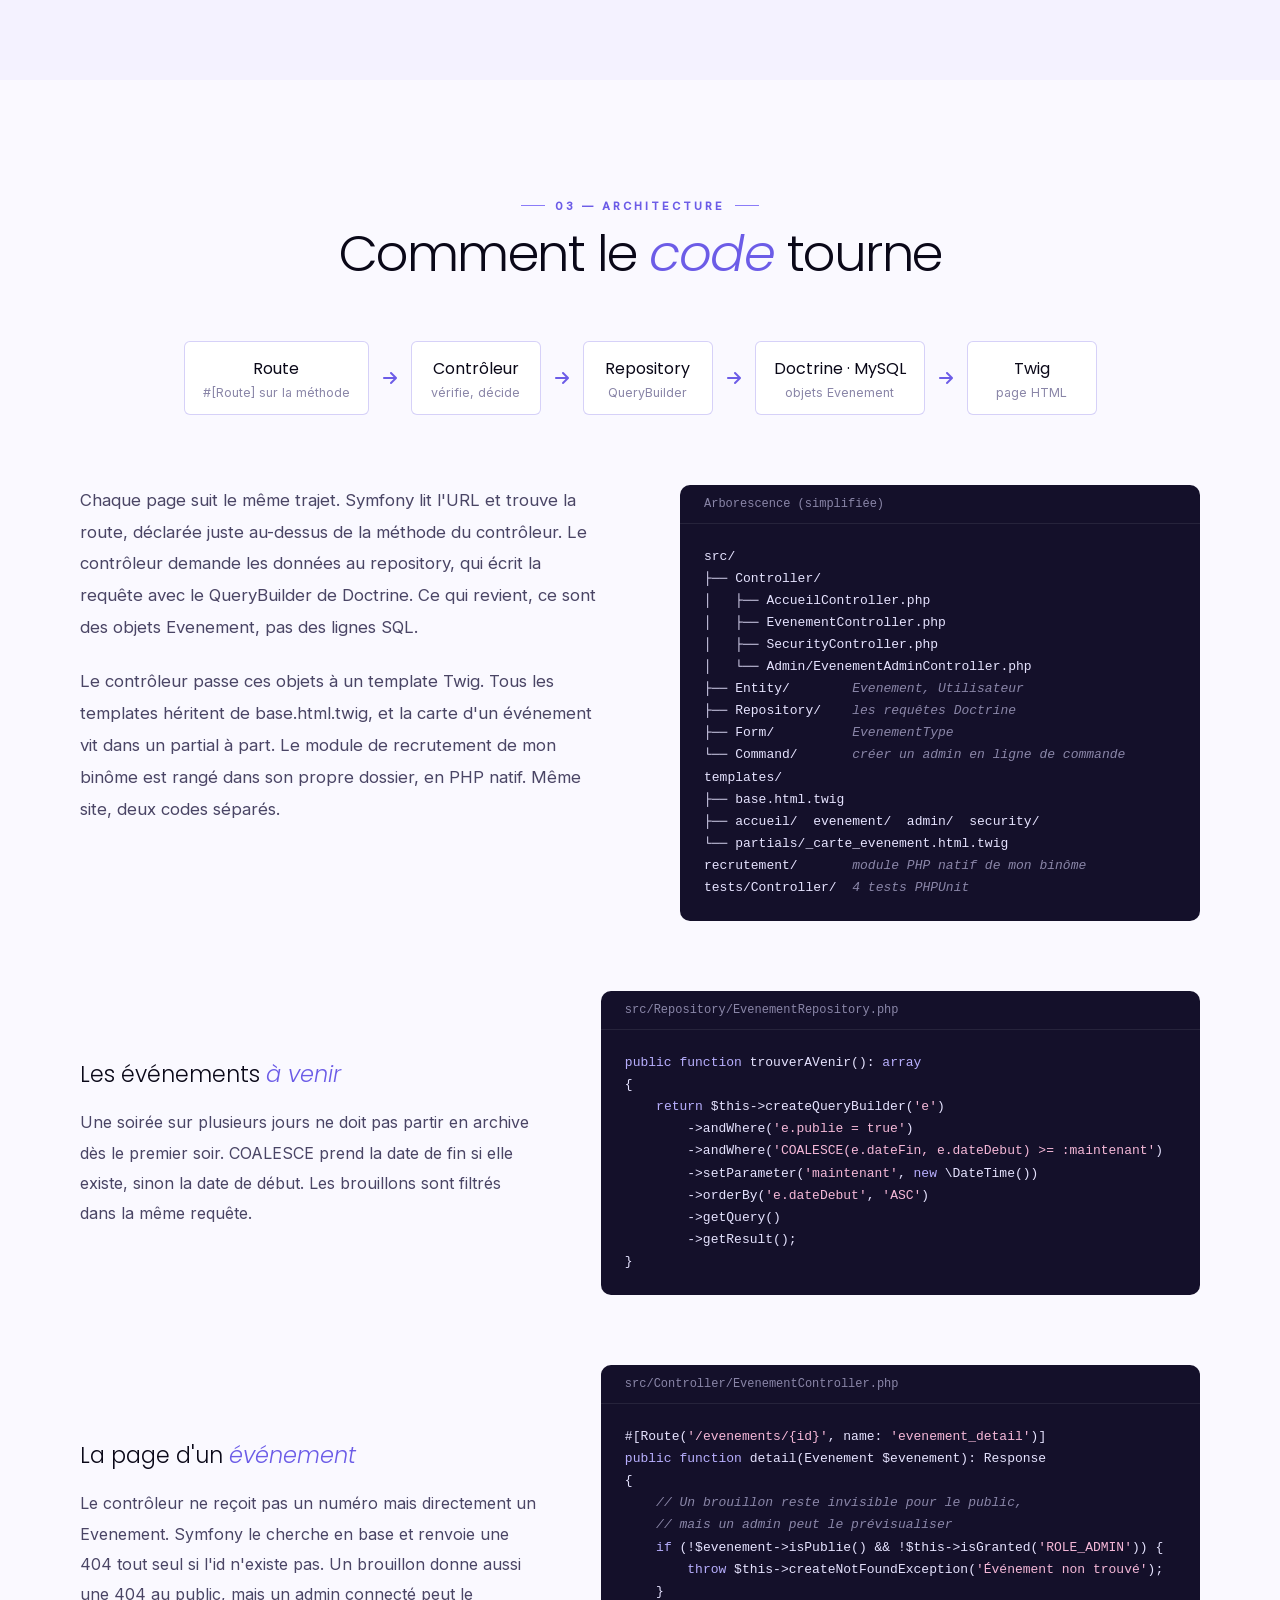
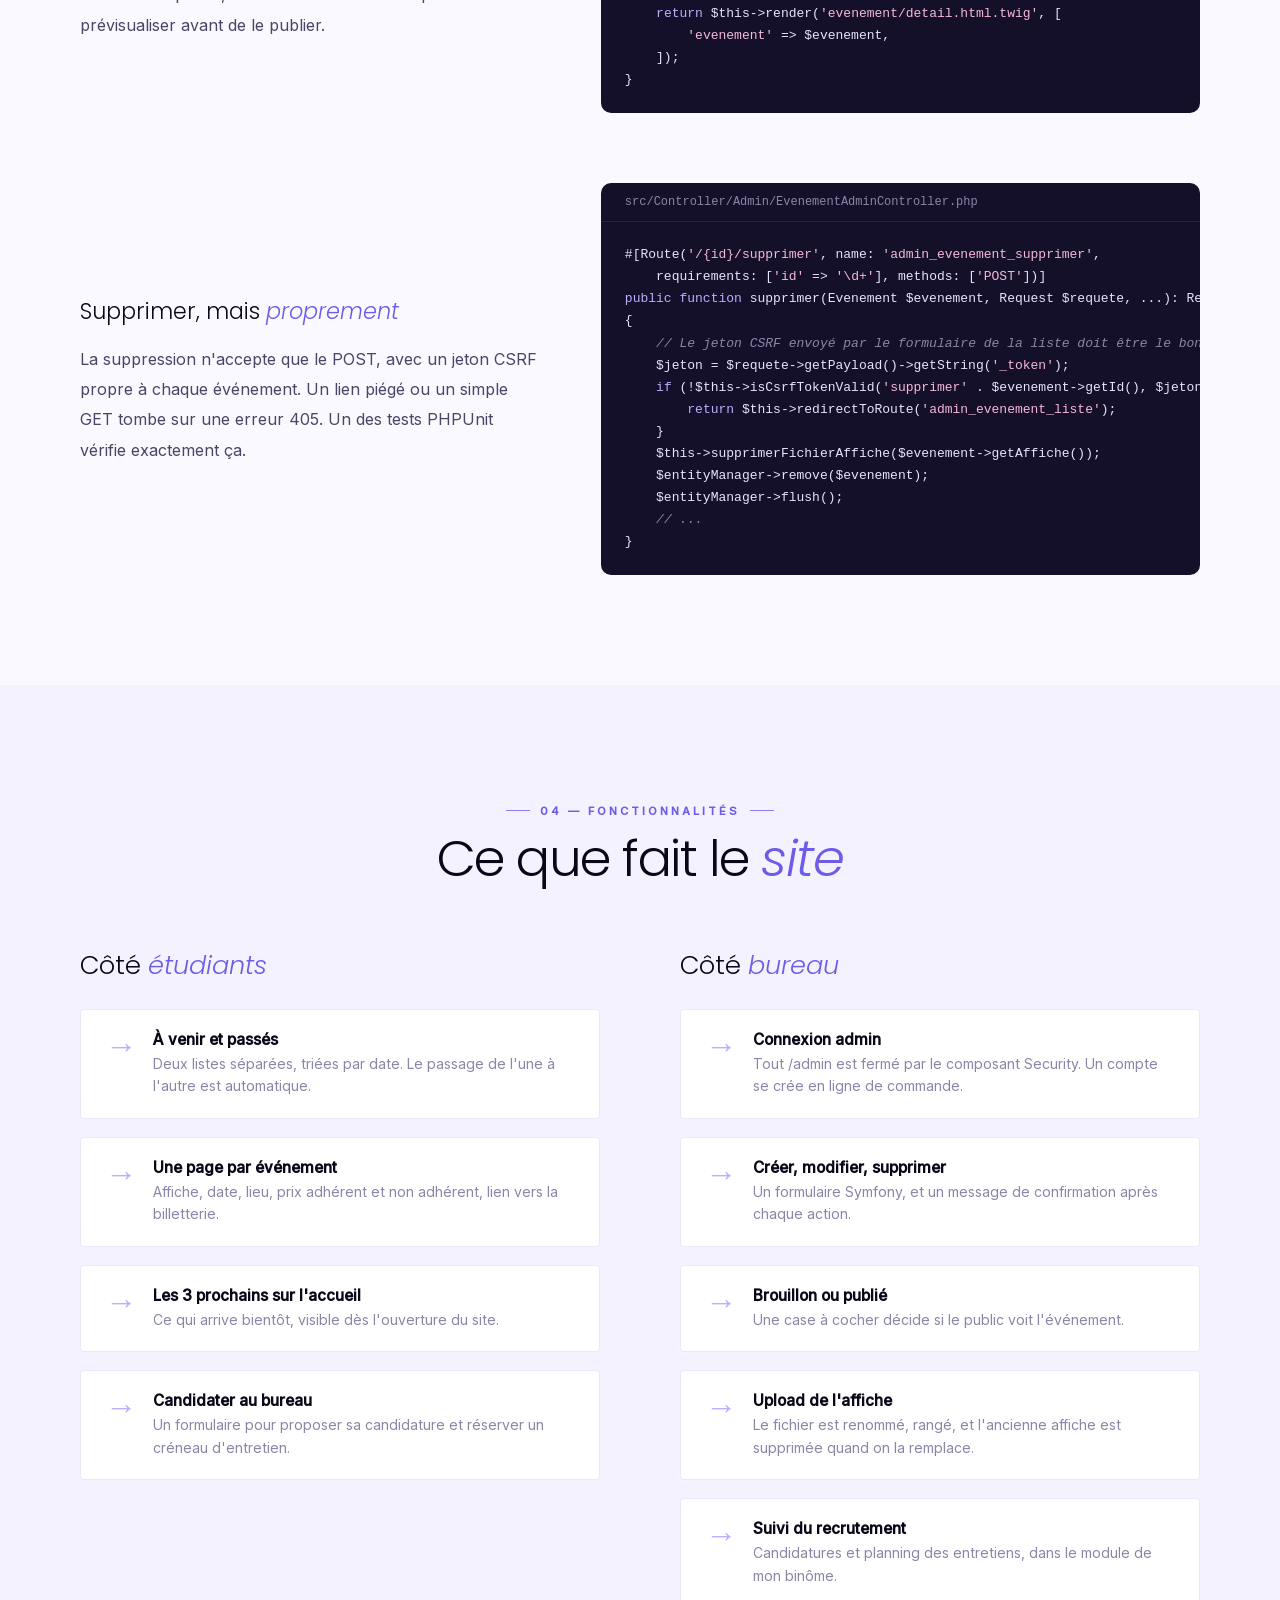
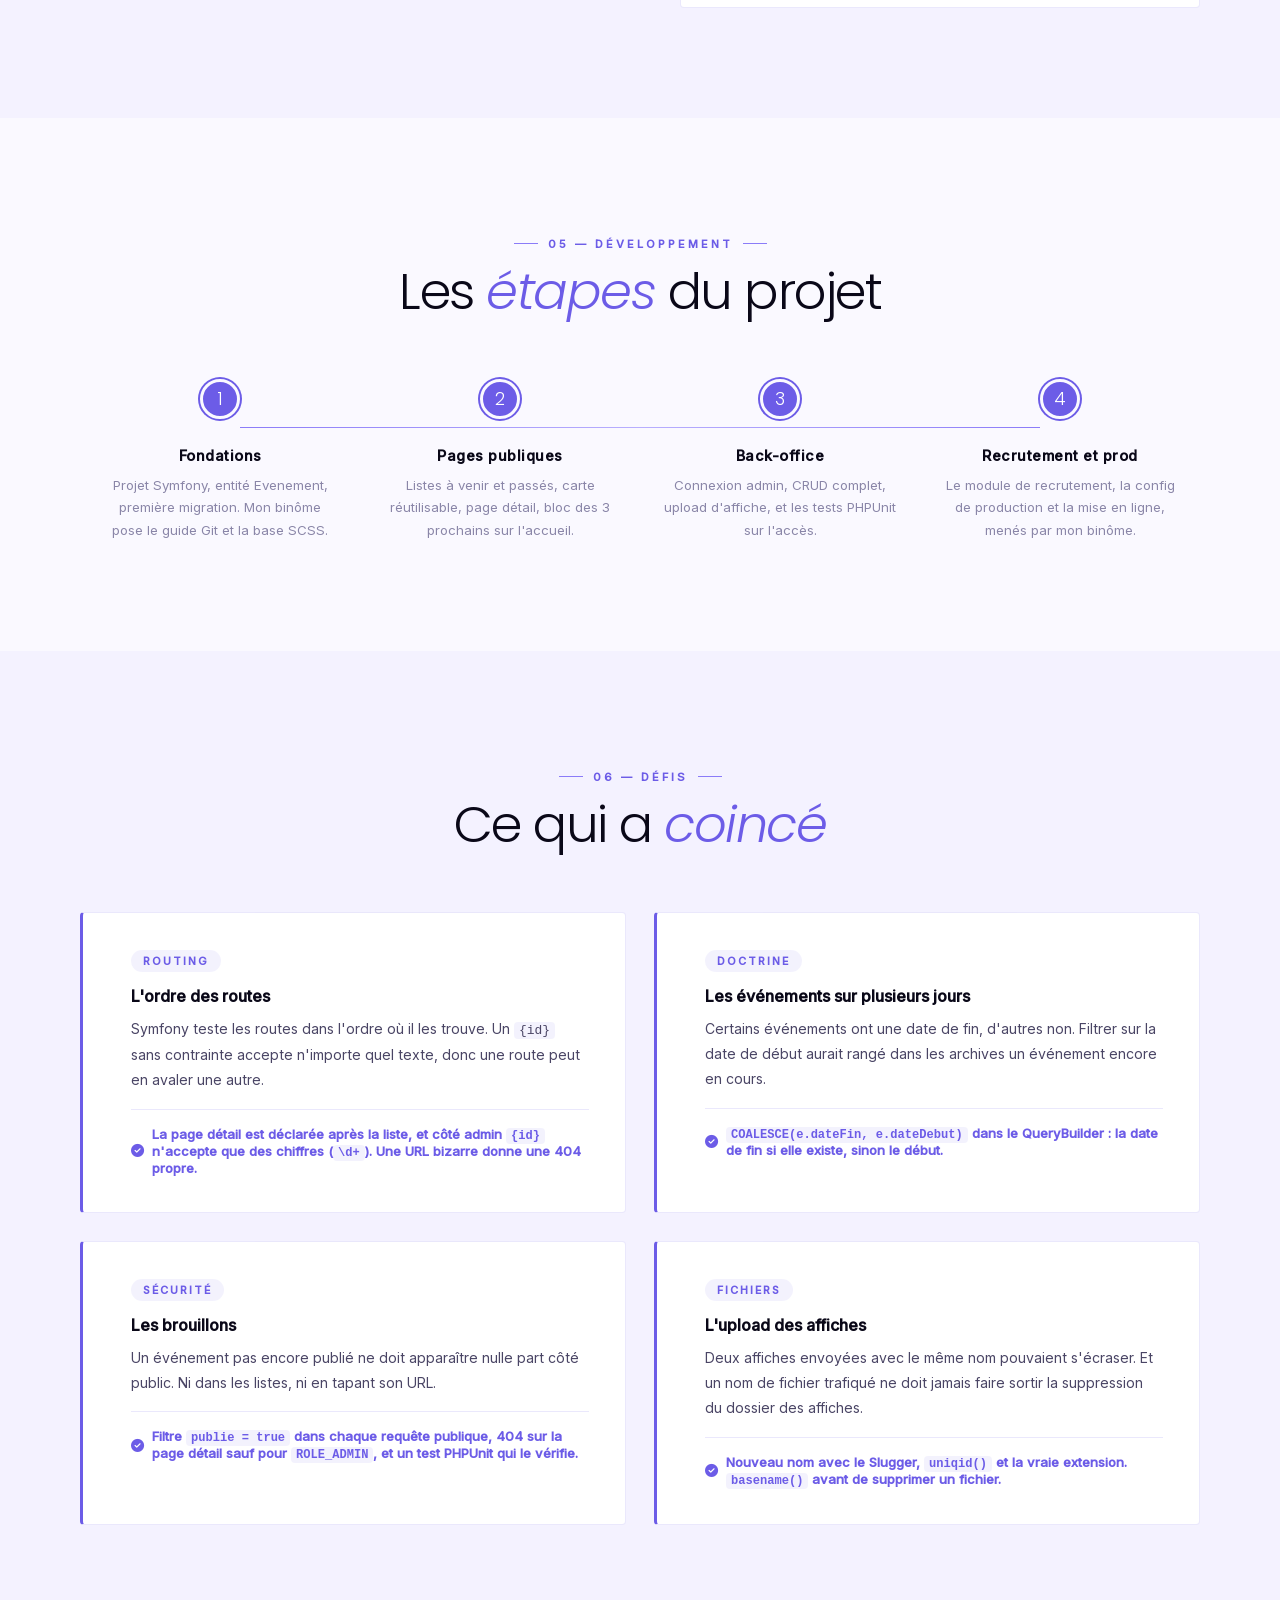
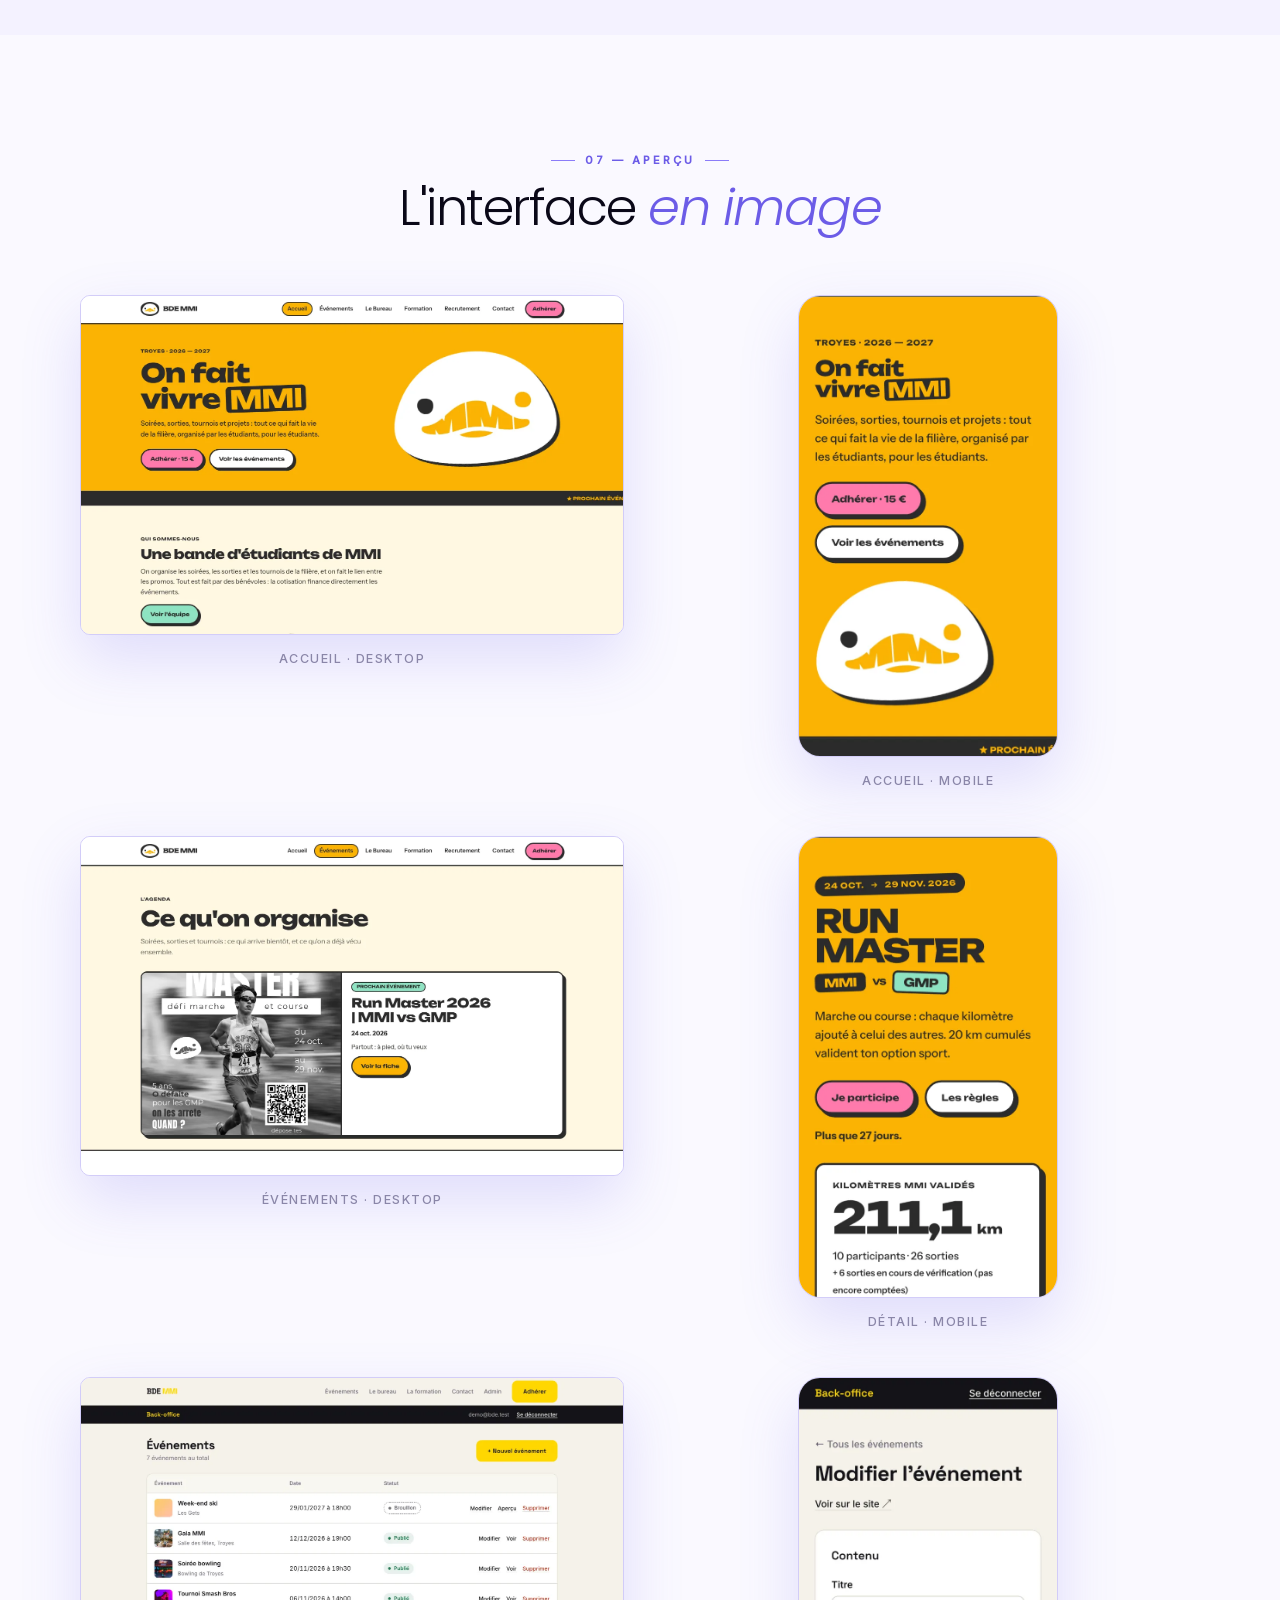
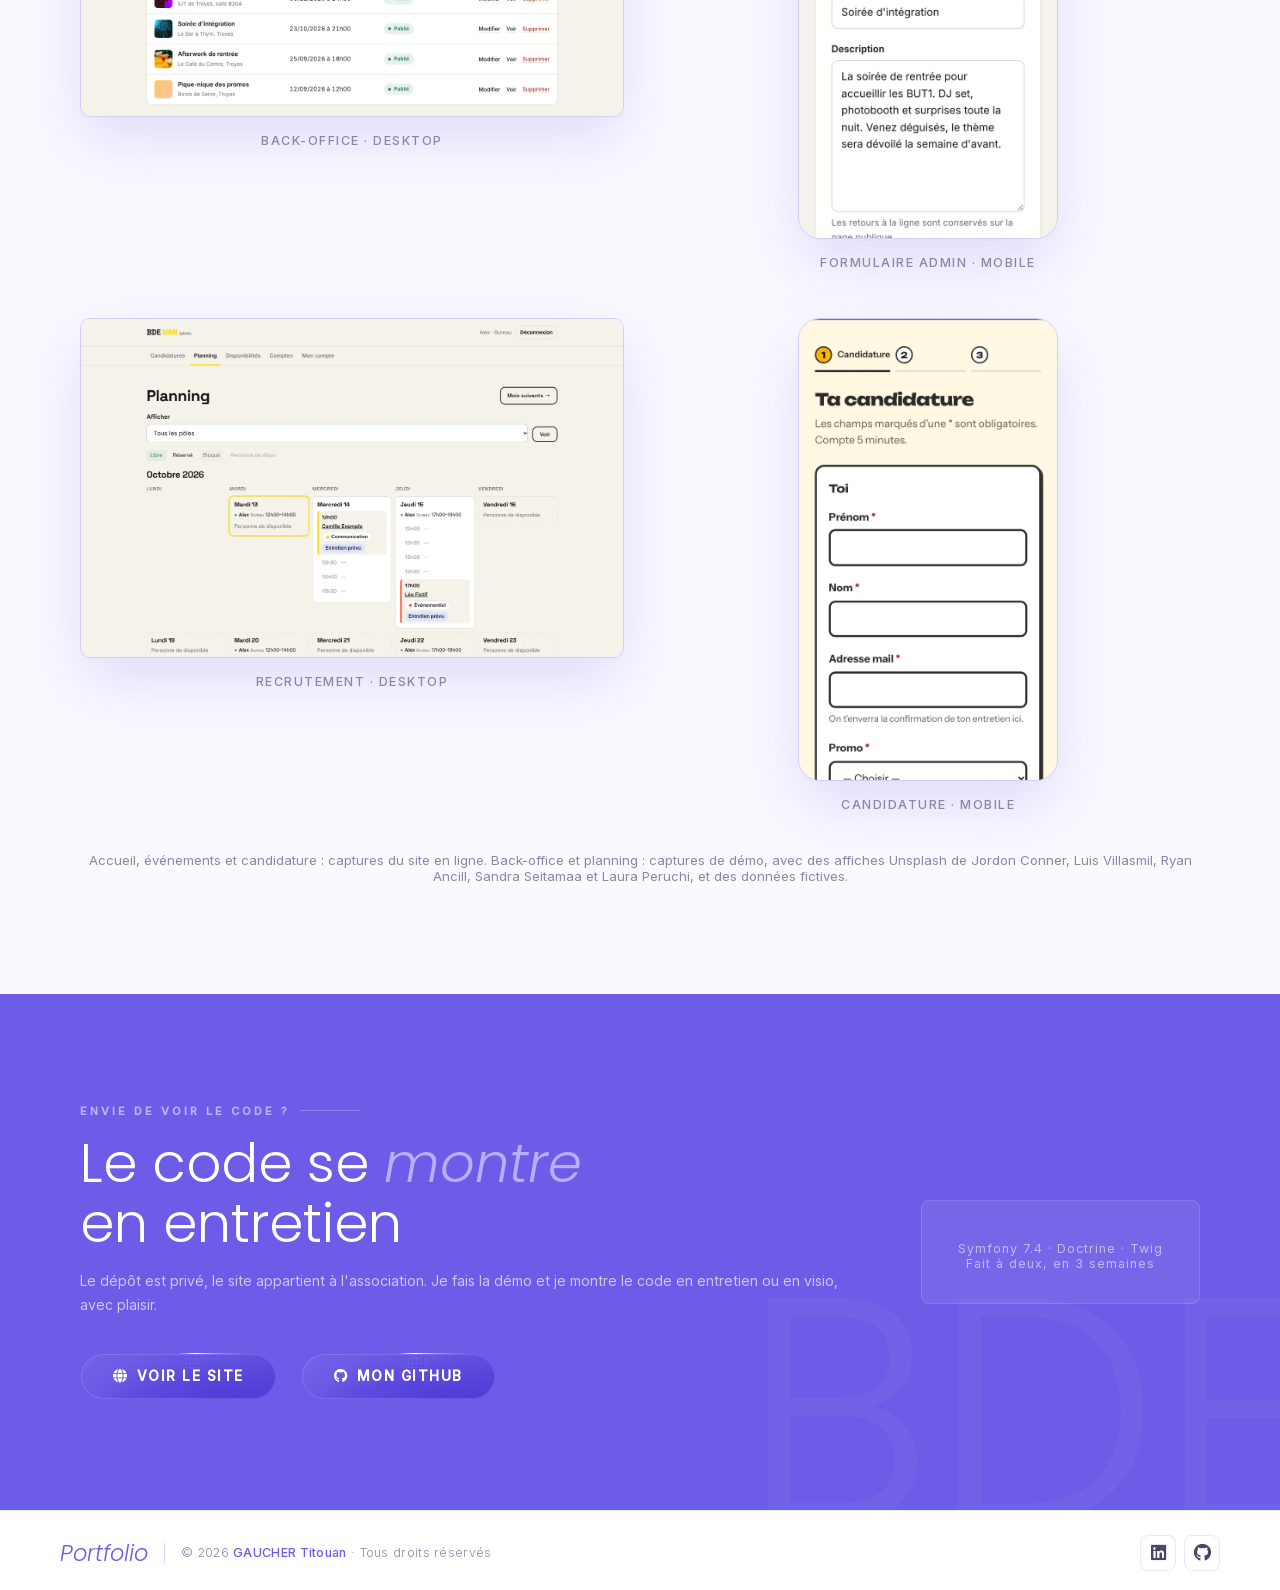
==== commit ed270c31: "Remplace les captures du site BDE par le nouveau rendu Accueil, événements, détail, candidature et v" ====
--- a/projet-bde-mmi.html
+++ b/projet-bde-mmi.html
@@ -55,7 +55,7 @@
       <div class="preview-wrapper">
         <span class="preview-badge">Symfony</span>
         <div class="preview-frame reveal-right">
-          <img src="images/bde-mmi/desktop-accueil.webp" alt="Page d'accueil du site du BDE MMI avec les prochains événements" style="width:100%;height:100%;object-fit:cover;display:block;" />
+          <img src="images/bde-mmi/desktop-accueil.webp" alt="Page d'accueil du site du BDE MMI : bandeau jaune « On fait vivre MMI » et boutons Adhérer et Voir les événements" style="width:100%;height:100%;object-fit:cover;display:block;" />
         </div>
         <div class="preview-tag preview-tag--js"><i class="fa-brands fa-symfony" style="color:#1a1a1a"></i> Symfony</div>
         <div class="preview-tag preview-tag--html"><i class="fa-solid fa-database" style="color:#0f2f70"></i> MySQL</div>
@@ -493,13 +493,13 @@
     <div class="screens-row" style="margin-top:48px">
       <div class="screen-item reveal-left">
         <div class="screen-frame">
-          <img loading="lazy" src="images/bde-mmi/desktop-evenements.webp" alt="Liste des événements à venir et passés" style="width:100%;height:100%;object-fit:cover;display:block;" />
+          <img loading="lazy" src="images/bde-mmi/desktop-evenements.webp" alt="Page Événements du site du BDE MMI avec la fiche du prochain événement, Run Master 2026" style="width:100%;height:100%;object-fit:cover;display:block;" />
         </div>
         <div class="screen-label">Événements · Desktop</div>
       </div>
       <div class="screen-item reveal-right">
         <div class="screen-frame screen-frame--mobile">
-          <img loading="lazy" src="images/bde-mmi/mobile-detail.webp" alt="Page détail d'un événement sur téléphone" style="width:100%;height:100%;object-fit:cover;display:block;" />
+          <img loading="lazy" src="images/bde-mmi/mobile-detail.webp" alt="Page de l'événement Run Master MMI vs GMP sur téléphone, avec les boutons Je participe et Les règles" style="width:100%;height:100%;object-fit:cover;display:block;" />
         </div>
         <div class="screen-label">Détail · Mobile</div>
       </div>
@@ -527,12 +527,12 @@
       </div>
       <div class="screen-item reveal-right">
         <div class="screen-frame screen-frame--mobile">
-          <img loading="lazy" src="images/bde-mmi/mobile-recrutement-formulaire.webp" alt="Formulaire de candidature sur téléphone" style="width:100%;height:100%;object-fit:cover;display:block;" />
+          <img loading="lazy" src="images/bde-mmi/mobile-recrutement-formulaire.webp" alt="Formulaire de candidature au BDE sur téléphone, étape 1 : prénom, nom, adresse mail et promo" style="width:100%;height:100%;object-fit:cover;display:block;" />
         </div>
         <div class="screen-label">Candidature · Mobile</div>
       </div>
     </div>
-    <p class="credit-photos">Affiches de démo : photos Unsplash de Jordon Conner, Luis Villasmil, Ryan Ancill, Sandra Seitamaa et Laura Peruchi. Données fictives.</p>
+    <p class="credit-photos">Accueil, événements et candidature : captures du site en ligne. Back-office et planning : captures de démo, avec des affiches Unsplash de Jordon Conner, Luis Villasmil, Ryan Ancill, Sandra Seitamaa et Laura Peruchi, et des données fictives.</p>
   </section>
 
   <!-- ── CTA ── -->
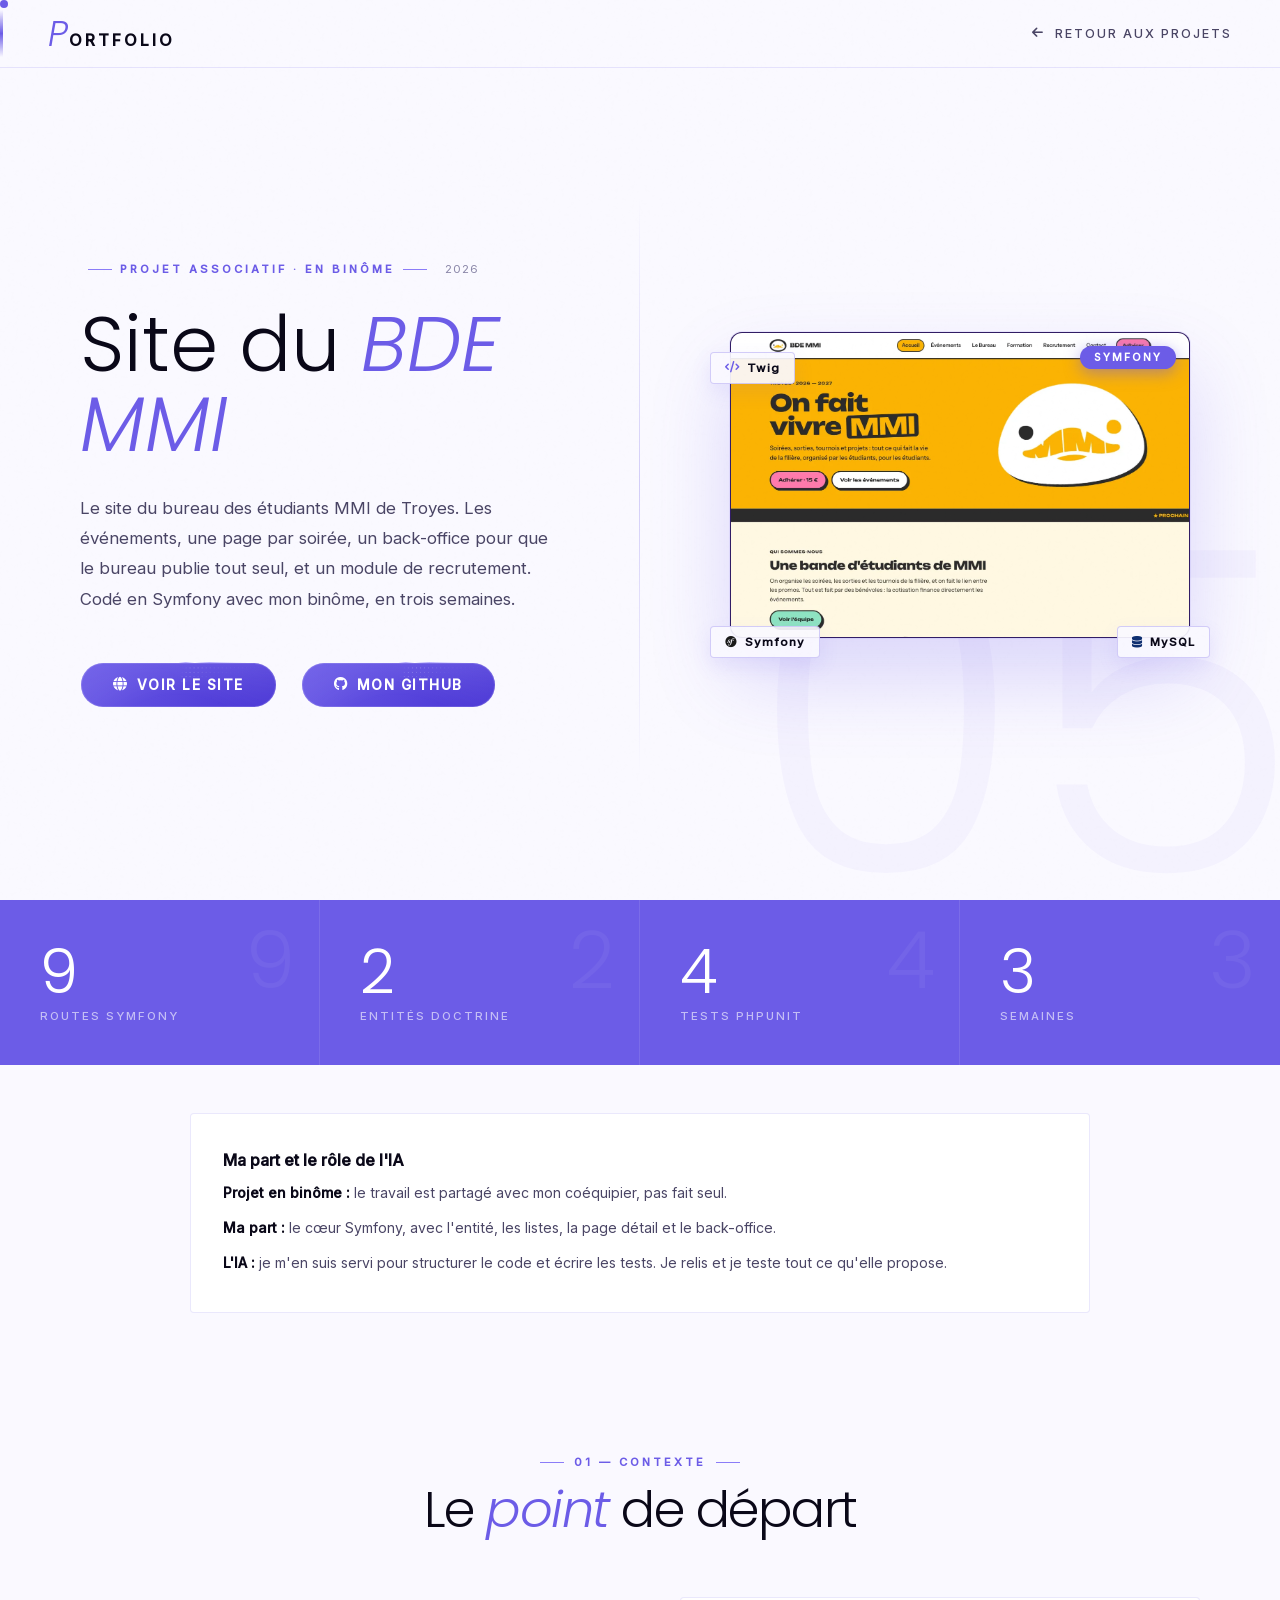
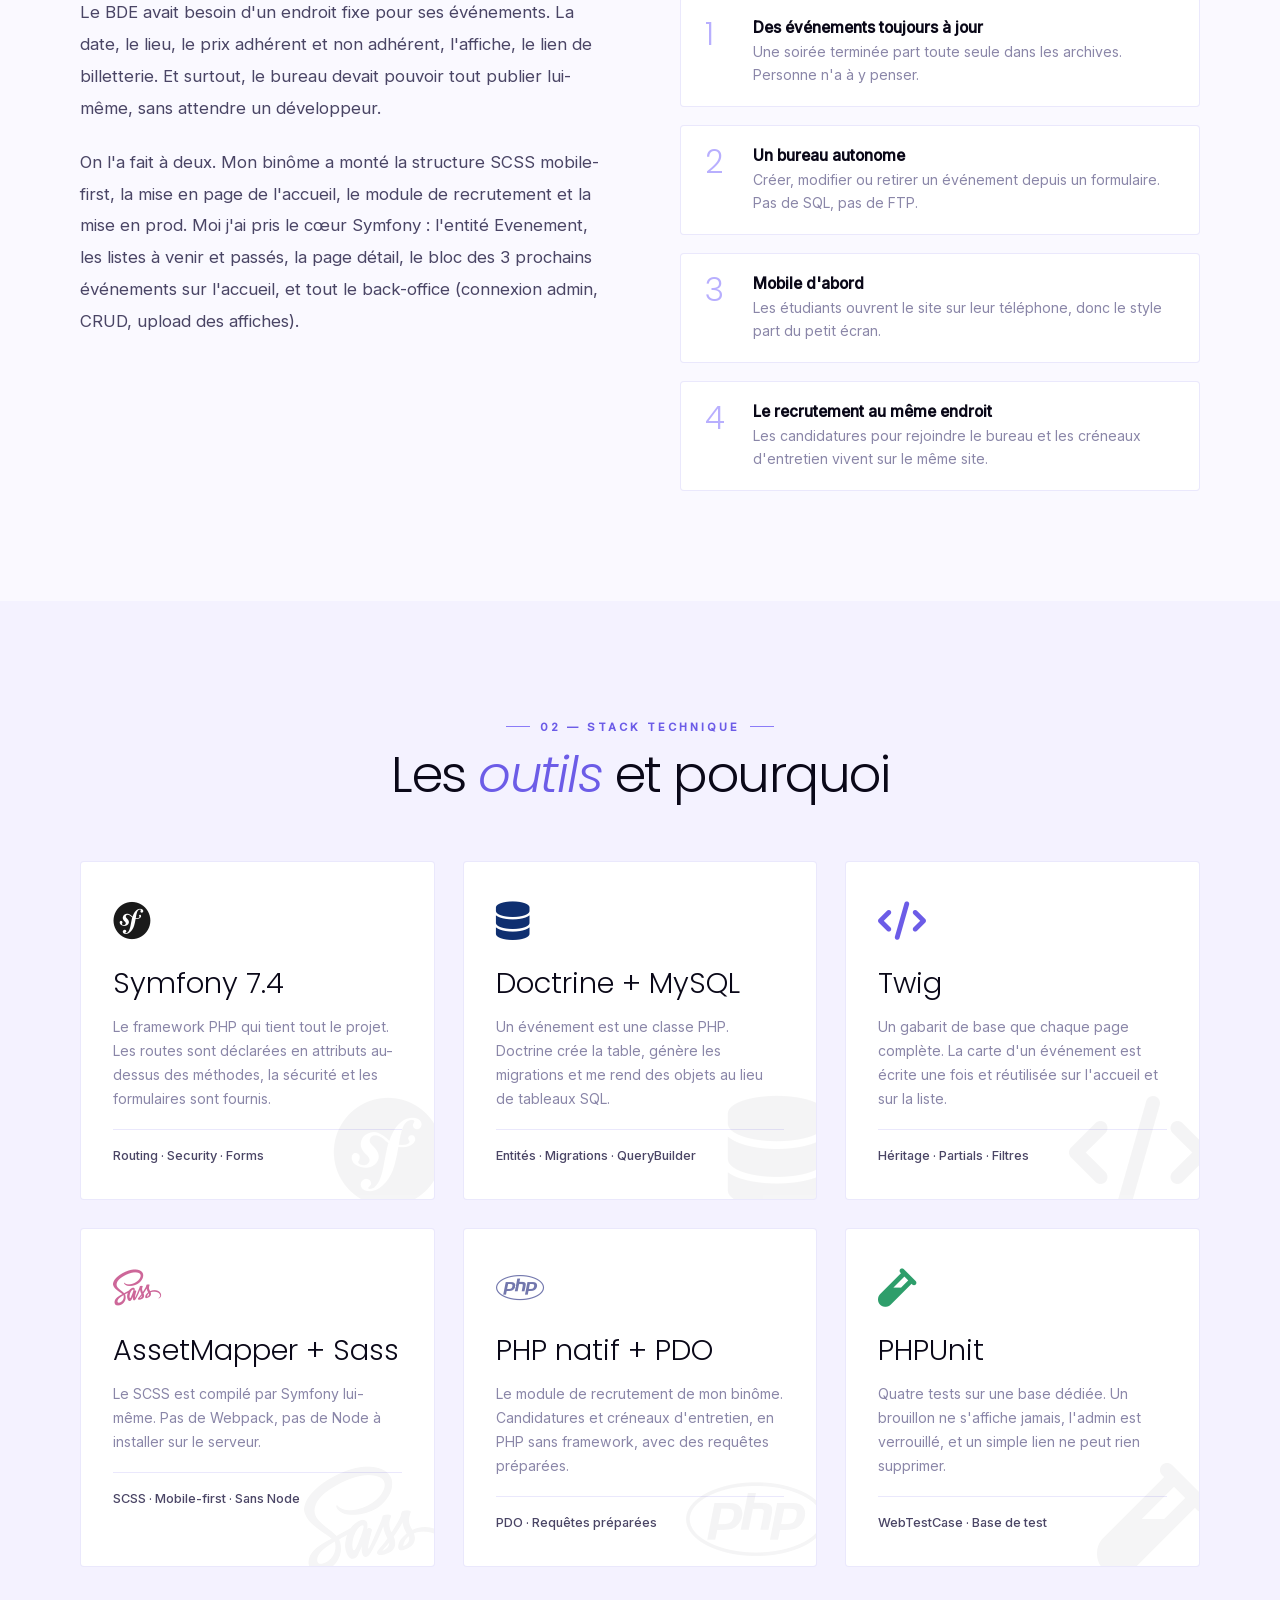
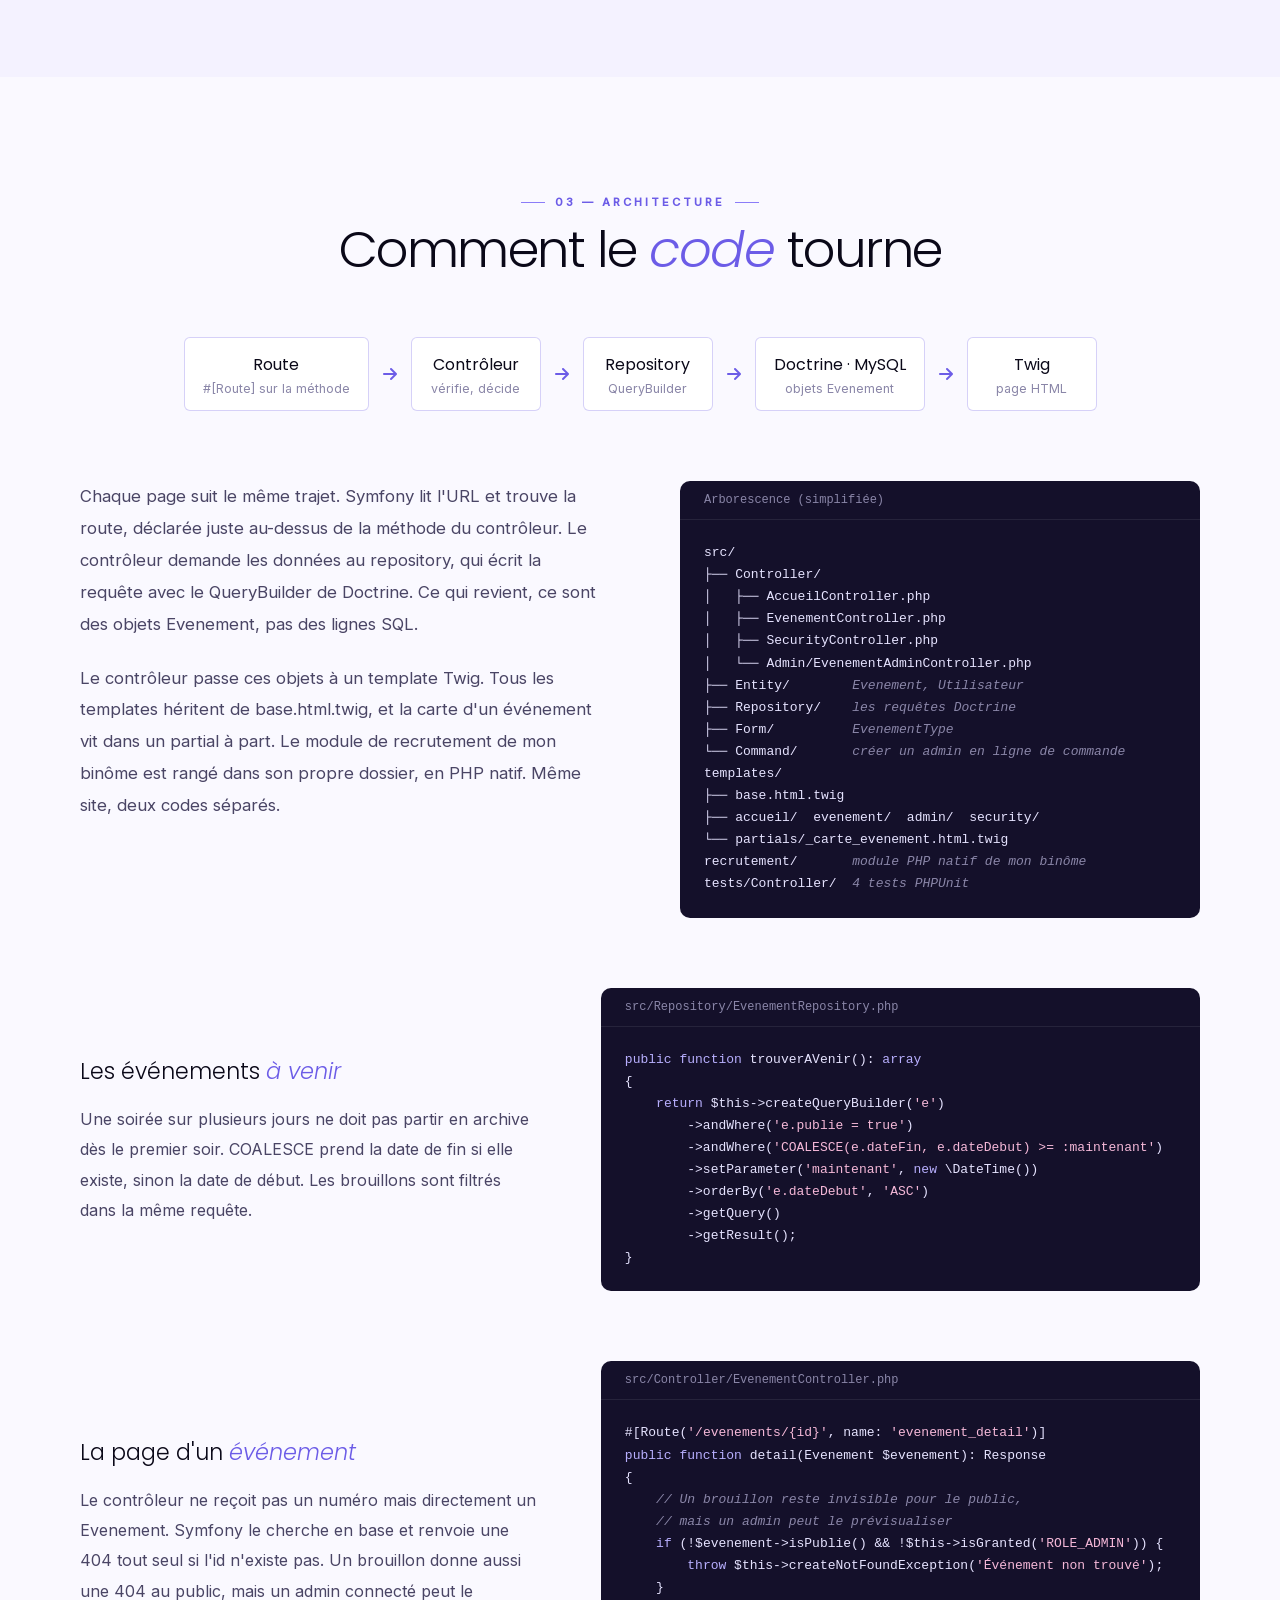
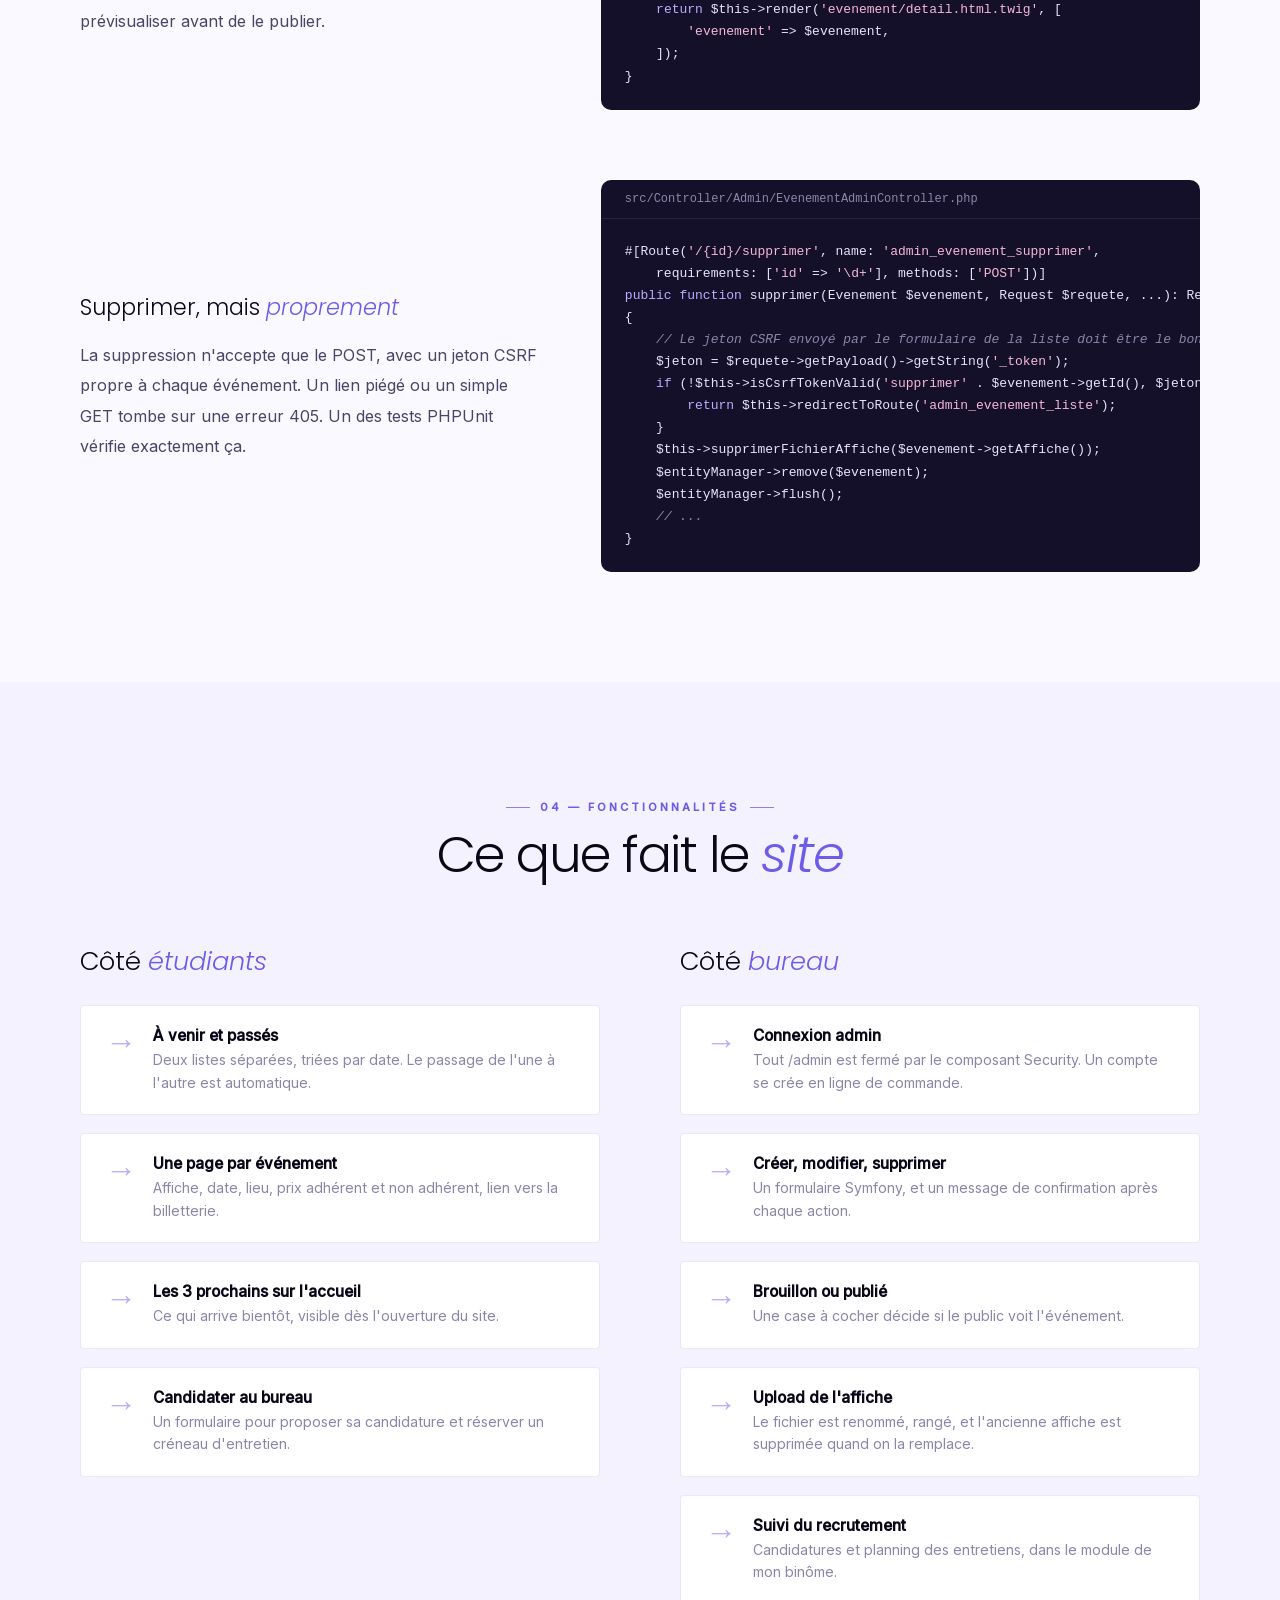
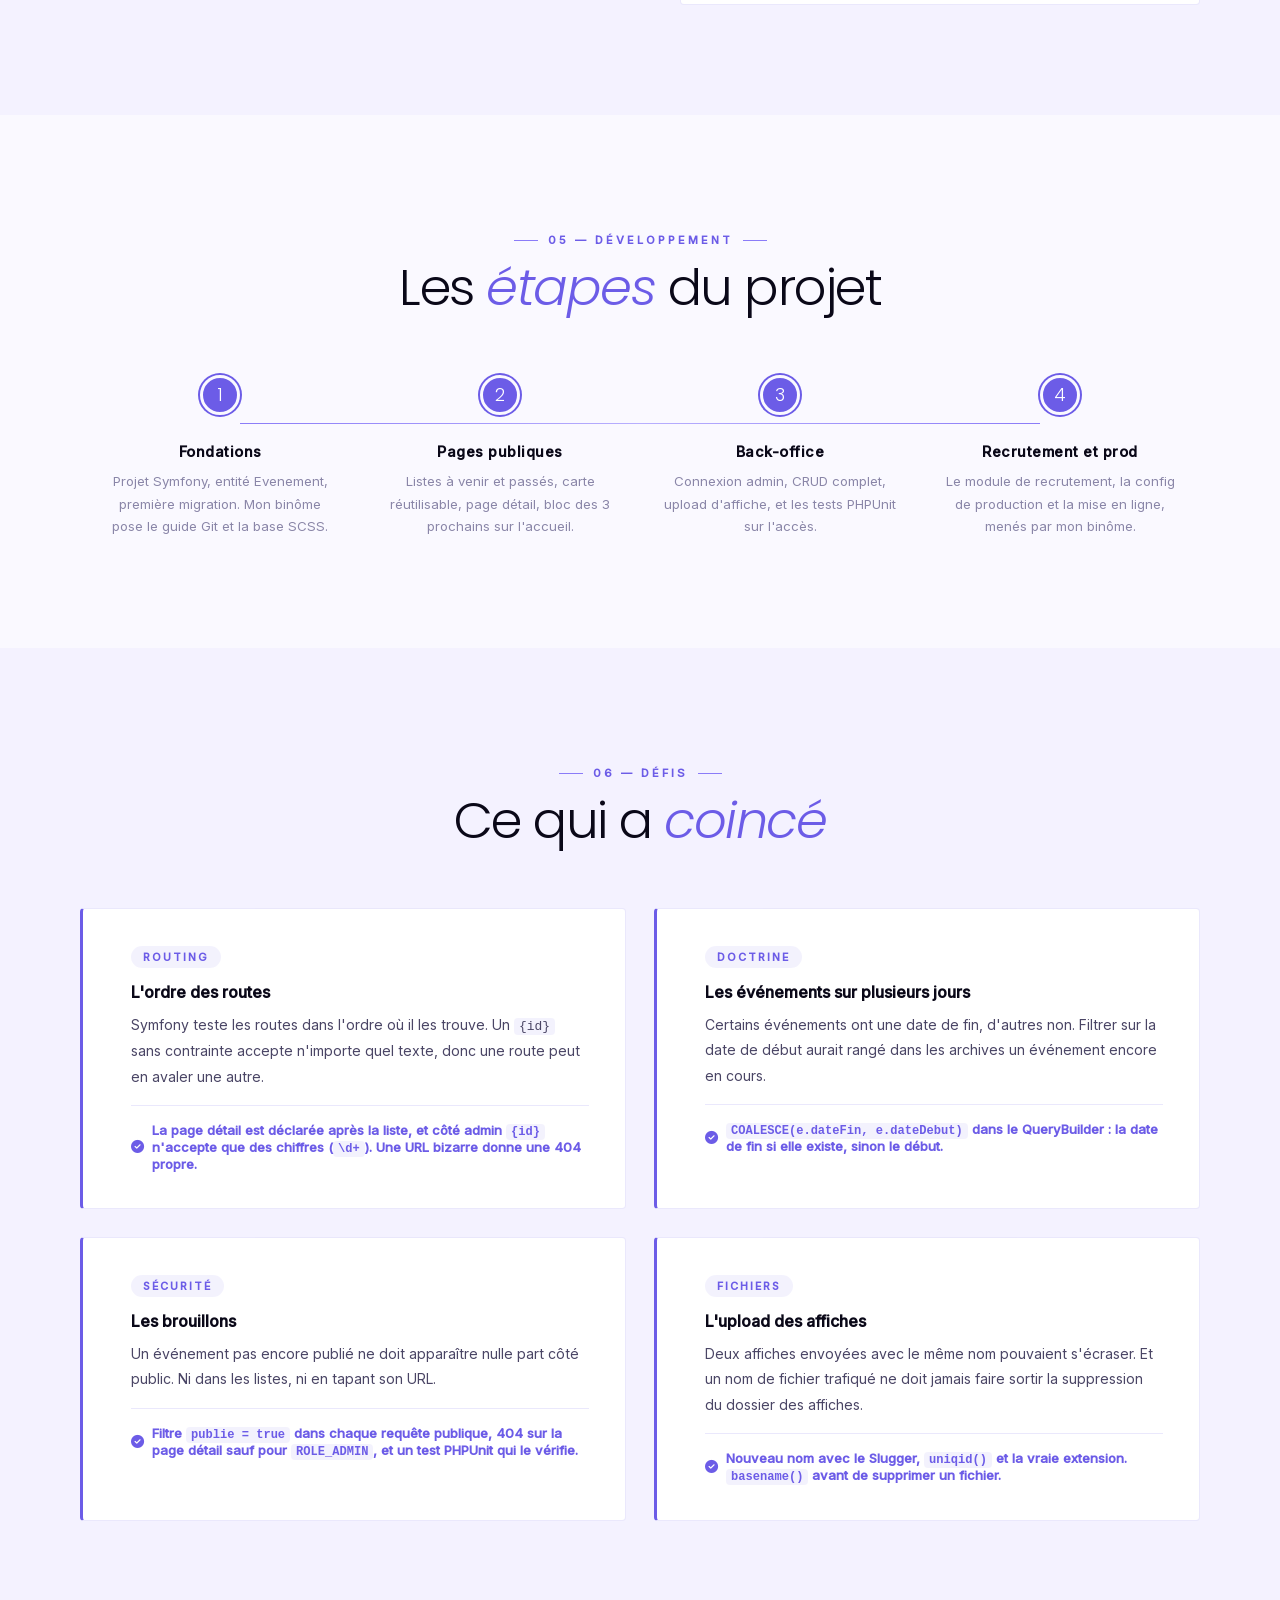
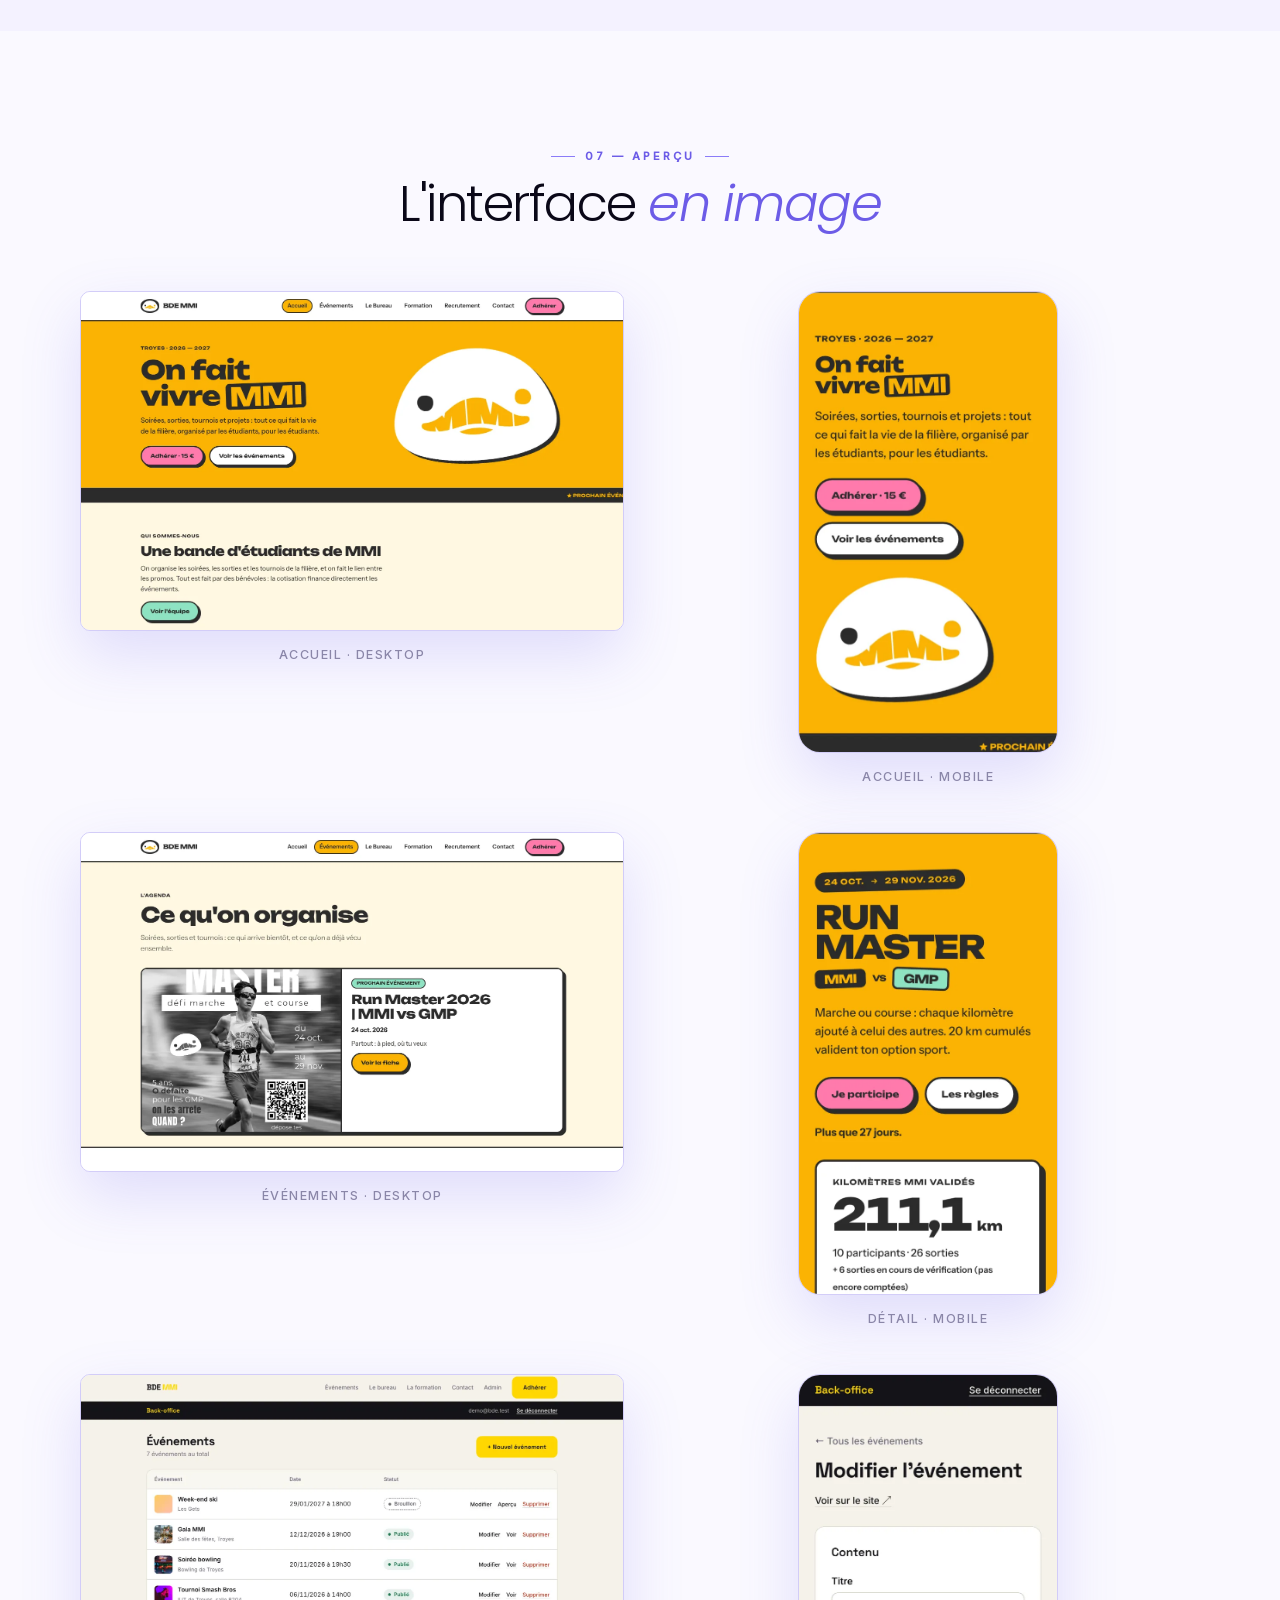
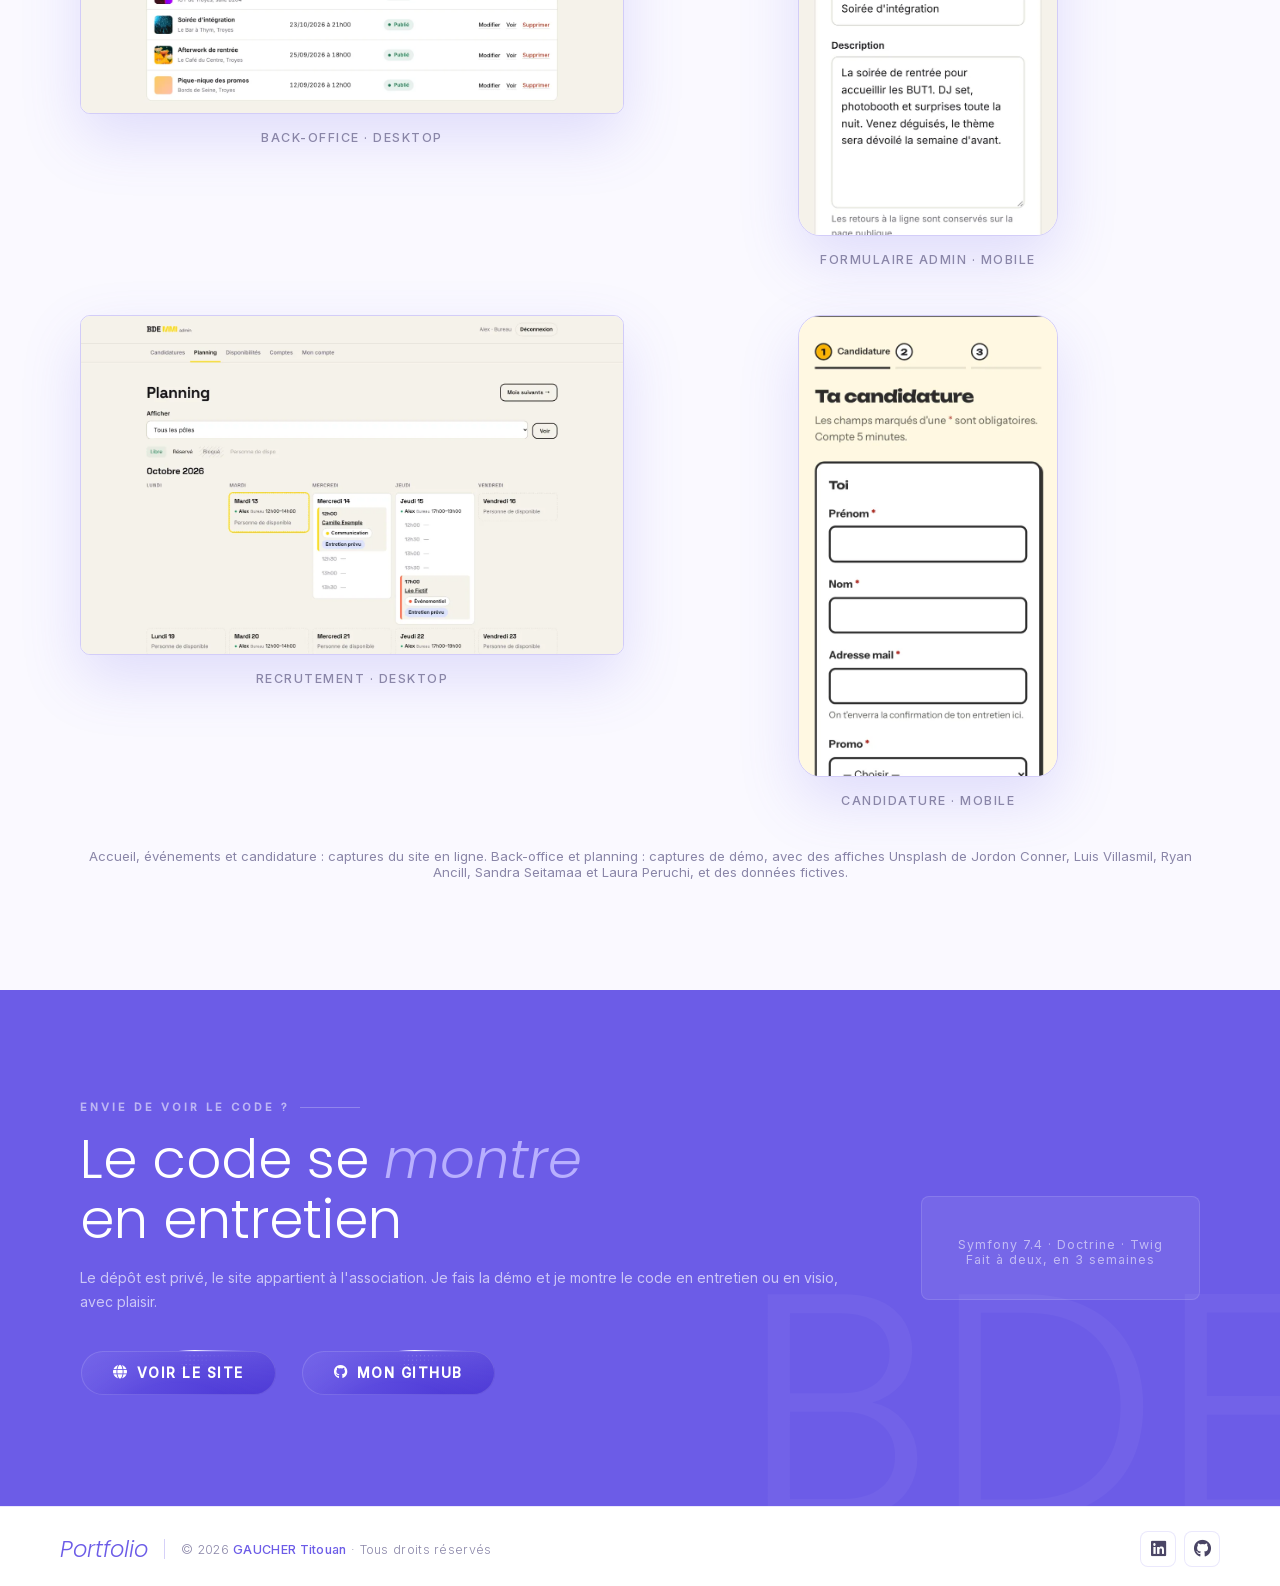
==== commit 423bdeb3: "Stack sans badges IA + header et cartes épurés en mobile - Retire les badges « Fait main / Avec l'IA" ====
--- a/projet-bde-mmi.html
+++ b/projet-bde-mmi.html
@@ -38,7 +38,6 @@
       <div class="projet-meta reveal">
         <span class="projet-meta__label">Projet associatif · en binôme</span>
         <span class="projet-meta__annee">2026</span>
-        <span class="badge-page badge-page--ia">Avec l'IA</span>
       </div>
       <h1 class="projet-hero__titre reveal">Site du <em>BDE MMI</em></h1>
       <p class="projet-hero__desc reveal">Le site du bureau des étudiants MMI de Troyes. Les événements, une page par soirée, un back-office pour que le bureau publie tout seul, et un module de recrutement. Codé en Symfony avec mon binôme, en trois semaines.</p>
--- a/css/main.css
+++ b/css/main.css
@@ -1053,24 +1053,6 @@
 .carte-projet:nth-child(5) { grid-column: span 2; }
 .carte-projet:nth-child(6) { grid-column: span 3; }
 
-/* Filtre projets */
-.filtre-projets { display: flex; flex-wrap: wrap; gap: 12px; margin: 0 0 32px; }
-.filtre-bouton {
-  min-height: 44px; padding: 0 20px; border-radius: 999px; cursor: pointer;
-  font: 500 0.95em var(--sans);
-  border: 1px solid var(--v1); background: #fff; color: #4a3dc4;
-  transition: background 0.2s ease, color 0.2s ease;
-}
-.filtre-bouton:hover { background: rgba(108,92,231,0.08); }
-.filtre-bouton[aria-pressed="true"] { background: var(--v1); color: #fff; }
-.filtre-bouton:focus-visible { outline: 3px solid var(--v1); outline-offset: 3px; }
-.filtre-statut { position: absolute; width: 1px; height: 1px; overflow: hidden; clip: rect(0 0 0 0); white-space: nowrap; }
-.carte-projet[hidden] { display: none; }
-@media (min-width: 1024px) {
-  .projets-grille[data-filtre="ia"] .carte-projet { grid-column: span 3; }
-  .projets-grille[data-filtre="main"] .carte-projet { grid-column: span 2; }
-}
-
 .carte-projet {
   position: relative; border-radius: 4px; overflow: hidden;
   background: var(--gris-clair); border: 1px solid var(--bordure);
@@ -1116,15 +1098,6 @@
 
 .projet-image > div { transition: opacity 0.3s ease; }
 .carte-projet:hover .projet-image > div { opacity: 0; }
-
-.badge-projet {
-  position: absolute; top: 12px; left: 12px; z-index: 2;
-  font-size: 0.75em; font-weight: 600; line-height: 1;
-  padding: 7px 12px; border-radius: 999px;
-  border: 1px solid var(--v1);
-}
-.badge-ia { background: var(--v1); color: #fff; }
-.badge-main { background: #fff; color: #4a3dc4; }
 
 .projet-part {
   font-size: 0.82em; line-height: 1.5; color: rgba(255,255,255,0.92);
@@ -2390,3 +2363,83 @@
   .methode-titre { font-size: 1.7em; }
   .methode-etapes { grid-template-columns: 1fr; gap: 12px; }
 }
+
+
+/* ================================================================
+   MOBILE < 768px — Header blanc uni + cartes projets épurées
+================================================================ */
+@media screen and (max-width: 767px) {
+
+  /* ── Header : barre blanche, sans flou ni bordure ── */
+  .en-tete {
+    background: #fff;
+    backdrop-filter: none;
+    -webkit-backdrop-filter: none;
+    border-bottom: none;
+    box-shadow: none;
+  }
+
+  /* Le menu fermé restait visible par-dessus le header (rectangle flou,
+     "CONTACT" en haut, ombre sous la barre) : on le cache vraiment */
+  .navigation {
+    background: #fff;
+    backdrop-filter: none;
+    -webkit-backdrop-filter: none;
+    box-shadow: none;
+    transform: translateY(-8px);
+    opacity: 0;
+    visibility: hidden;
+    transition: transform 0.3s var(--ease-smooth), opacity 0.3s ease, visibility 0s 0.3s;
+  }
+  .navigation.open {
+    transform: translateY(0);
+    opacity: 1;
+    visibility: visible;
+    box-shadow: 0 12px 24px rgba(108,92,231,0.08);
+    transition: transform 0.3s var(--ease-smooth), opacity 0.3s ease, visibility 0s;
+  }
+
+  /* Zones de clic 44px */
+  .logo { padding: 9px 0; }
+  .navigation__liste a { padding-top: 15px; padding-bottom: 15px; }
+  .nav-toggle {
+    width: 44px; height: 44px;
+    align-items: center;
+    margin-right: -8px;
+  }
+
+  /* ── Cartes projets : logos + bouton seulement ── */
+  /* Masquage visuel : le texte reste lu par les lecteurs d'écran */
+  .projet-description,
+  .projet-part {
+    position: absolute;
+    width: 1px; height: 1px;
+    margin: -1px; padding: 0;
+    overflow: hidden;
+    clip: rect(0 0 0 0);
+    white-space: nowrap;
+    border: 0;
+  }
+  .projet-infos {
+    padding: 12px;
+    background: linear-gradient(to top, rgba(108,92,231,0.92) 0%, rgba(108,92,231,0.75) 30%, transparent 52%);
+  }
+  .projet-technos { filter: drop-shadow(0 1px 2px rgba(0,0,0,0.45)); }
+  /* Sans description, le titre des cartes sans capture redevient visible */
+  .projet-image > div,
+  .carte-projet:hover .projet-image > div { opacity: 1; }
+  .projet-pied {
+    margin-top: 0;
+    gap: 8px;
+  }
+  .lien-projet {
+    min-height: 44px;
+    padding: 0 12px;
+    white-space: nowrap;
+  }
+}
+
+@media screen and (max-width: 767px) and (prefers-reduced-motion: reduce) {
+  .navigation,
+  .navigation.open { transform: none; transition: none; }
+}
--- a/css/projet.css
+++ b/css/projet.css
@@ -523,27 +523,22 @@
   .methode-steps--bde .step { padding: 0 12px; }
 }
 
-/* Badge « Avec l'IA » / « Fait main » et encadré « Ma part » */
-.badge-page {
-  font-size: 0.72em; font-weight: 500; padding: 6px 12px; border-radius: 999px;
-  border: 1px solid var(--v1); line-height: 1;
-}
-.badge-page--ia { background: var(--v1); color: #fff; }
-.badge-page--main { background: #fff; color: #4a3dc4; }
+/* Encadré « Ma part » */
 .projet-meta { flex-wrap: wrap; }
 
 .part-ia { padding: 48px 80px 24px; }
+/* Même style que .tech-card / .diff-card (sans barre latérale) */
 .part-ia__inner {
-  max-width: 900px; margin: 0 auto; padding: 28px 32px;
-  background: #fff; border: 1px solid var(--bordure); border-left: 4px solid var(--v1);
-  border-radius: 16px;
-}
-.part-ia__titre { font-family: var(--serif); font-size: 1.25em; font-weight: 600; margin-bottom: 14px; }
+  max-width: 900px; margin: 0 auto; padding: 36px 32px;
+  background: var(--blanc); border: 1px solid var(--bordure);
+  border-radius: 4px;
+}
+.part-ia__titre { font-weight: 700; font-size: 1em; margin-bottom: 10px; }
 .part-ia__liste { list-style: none; padding: 0; margin: 0; display: grid; gap: 10px; }
-.part-ia__liste li { color: var(--texte); line-height: 1.7; }
+.part-ia__liste li { font-size: 0.88em; color: var(--texte2); line-height: 1.8; }
 .part-ia__liste strong { color: var(--texte); font-weight: 600; }
 @media (max-width: 1023px) { .part-ia { padding: 40px 48px 16px; } }
 @media (max-width: 599px) {
   .part-ia { padding: 32px 24px 8px; }
-  .part-ia__inner { padding: 20px; }
-}
+  .part-ia__inner { padding: 28px 24px; }
+}
